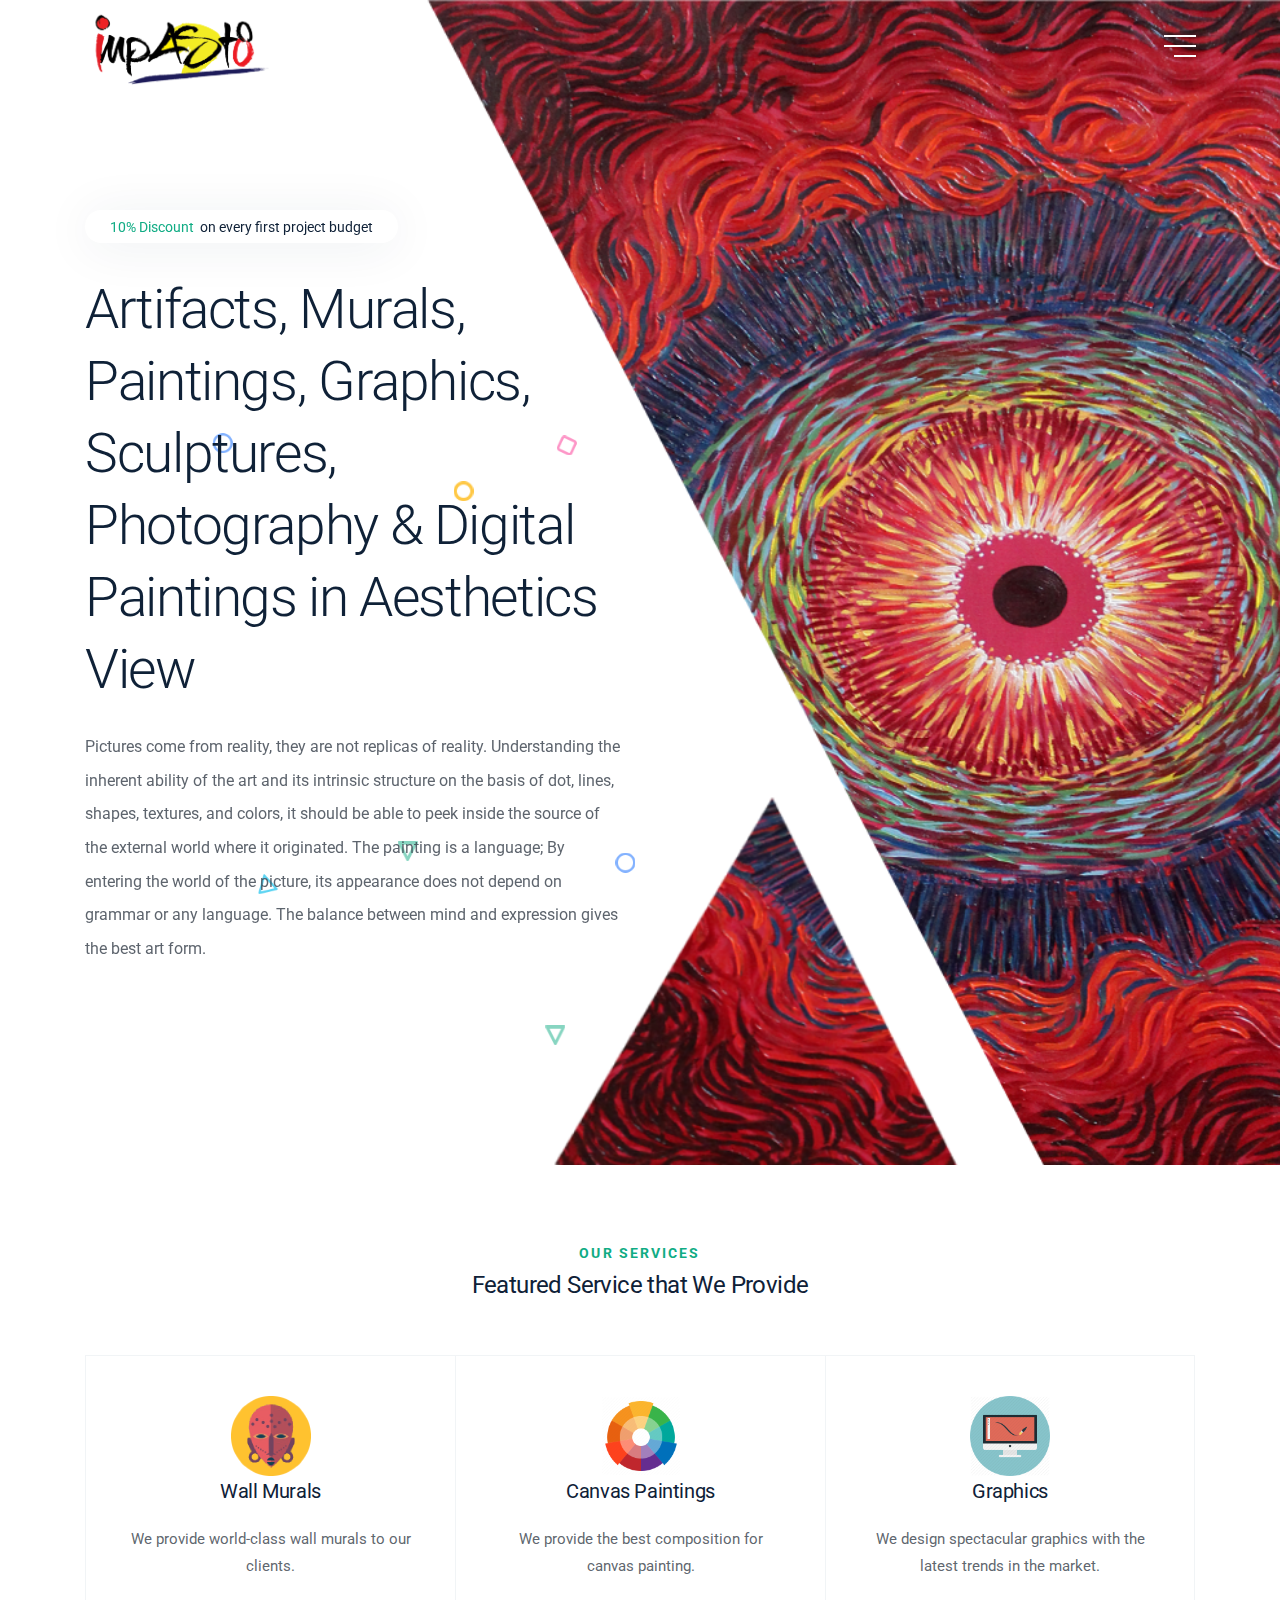
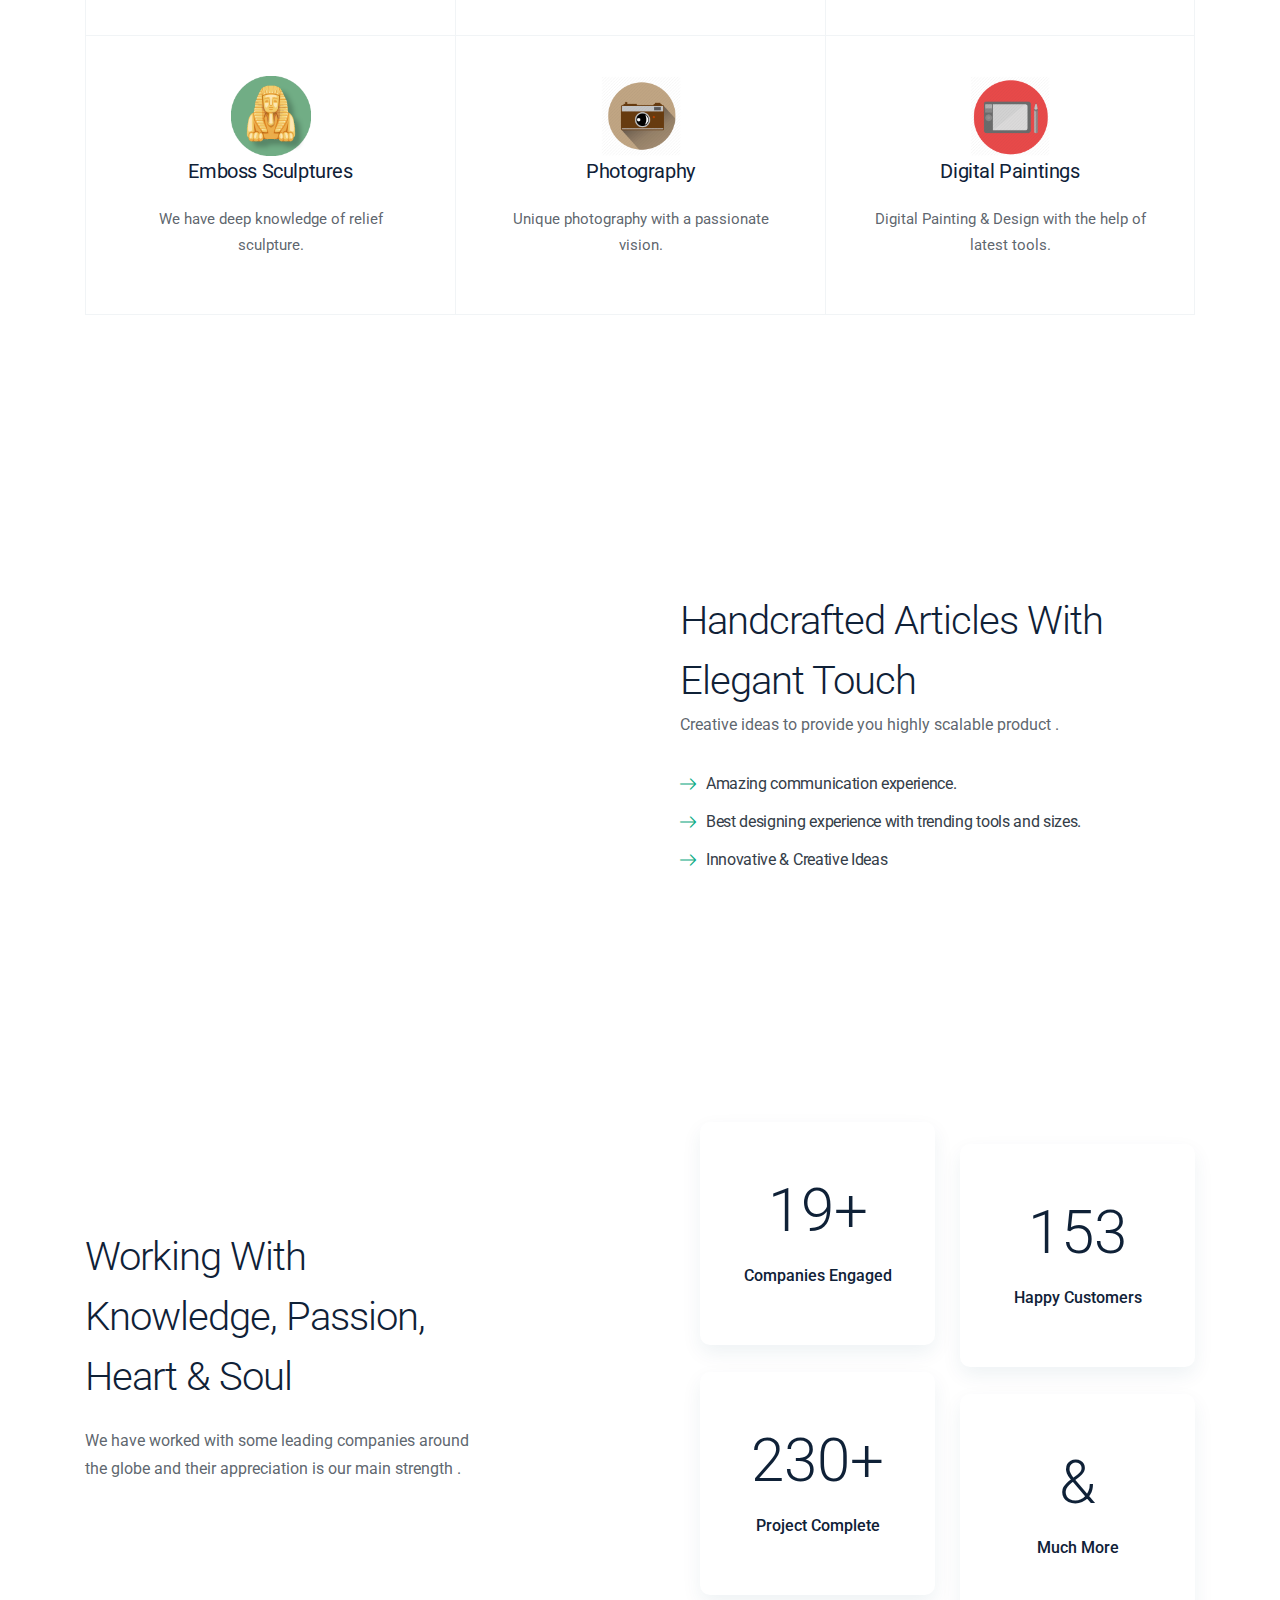
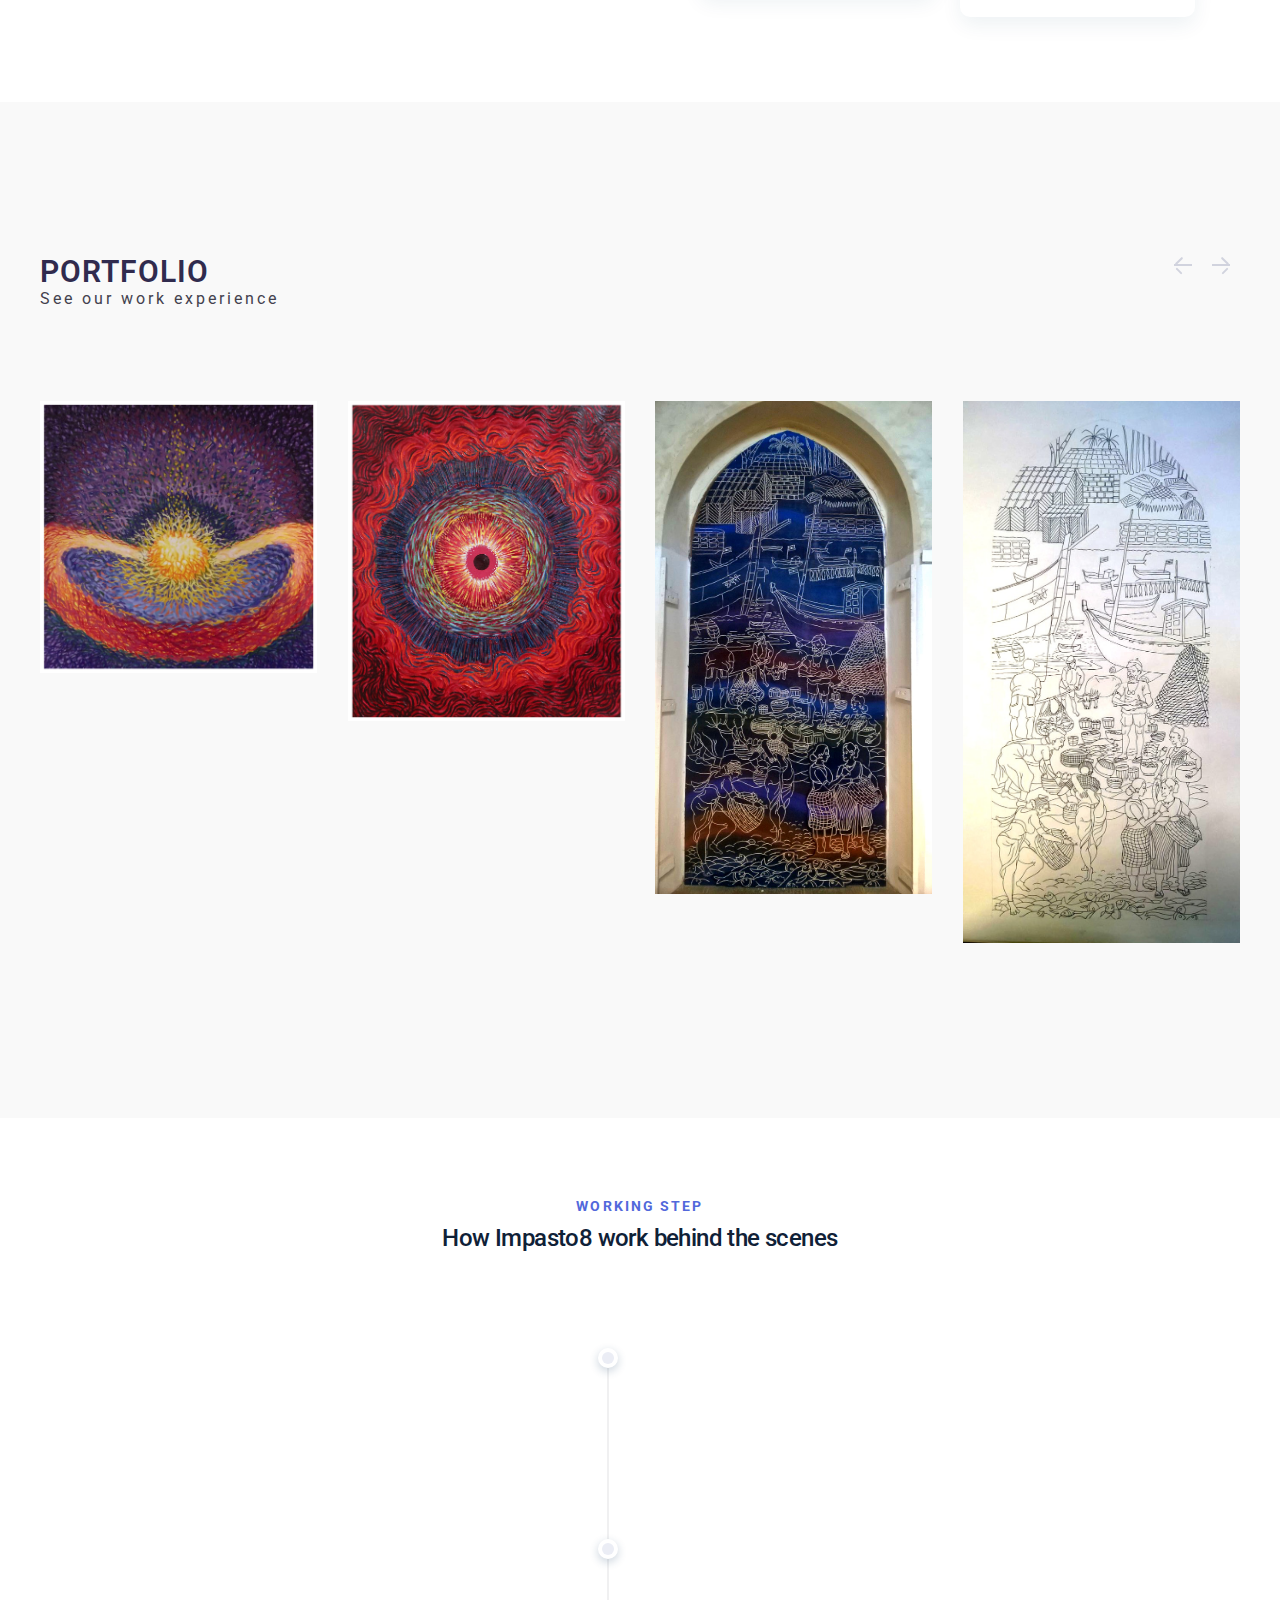
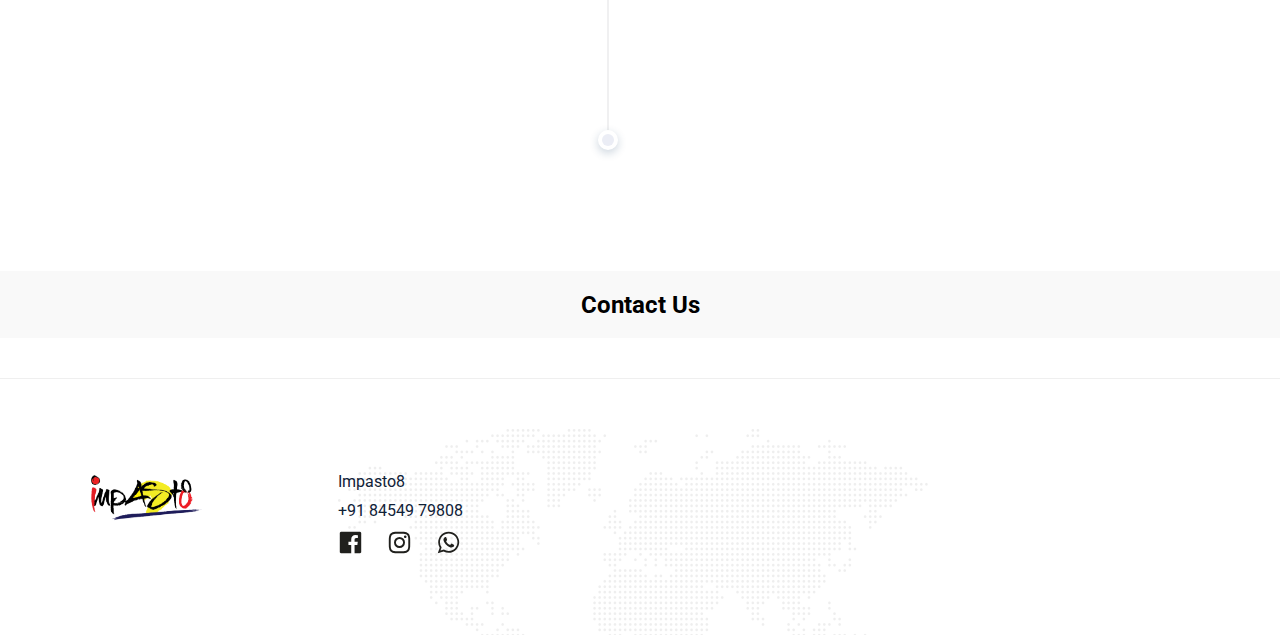
==== index.html @ 5aa90ed2 "first commit" ====
<!DOCTYPE html><html lang="en"><head><link rel="shortcut icon" type="image/x-icon" href="[data-uri]"/><meta charSet="utf-8" class="next-head"/><title class="next-head">Impasto8 | Artifacts, Oil Paintings, Sculptures, Photography to Aesthetics</title><meta name="theme-color" content="#10ac84" class="next-head"/><meta name="Description" content="React next landing page" class="next-head"/><meta name="viewport" content="width=device-width, initial-scale=1" class="next-head"/><link href="https://fonts.googleapis.com/css?family=Roboto:100,100i,300,300i,400,400i,500,500i,700,700i,900,900i" rel="stylesheet" class="next-head"/><link rel="preload" href="/_next/static/~0MJCPAdSEvyWHBbFEnXc/pages/index.js" as="script"/><link rel="preload" href="/_next/static/~0MJCPAdSEvyWHBbFEnXc/pages/_app.js" as="script"/><link rel="preload" href="/_next/static/runtime/webpack-838b392324e3598684b5.js" as="script"/><link rel="preload" href="/_next/static/chunks/commons.a83dc2f8a3f54c48d9f8.js" as="script"/><link rel="preload" href="/_next/static/chunks/styles.9bc3c32dfee2d965eb01.js" as="script"/><link rel="preload" href="/_next/static/runtime/main-138c741a8f8d5f907a7d.js" as="script"/><link rel="stylesheet" href="/_next/static/css/commons.7d6a04fc.chunk.css"/><link rel="stylesheet" href="/_next/static/css/styles.cb4fce69.chunk.css"/><style data-styled="aBSlq bZmLSr dfoNUL cXQXDQ kdaSVO fpEkbD hwHllv cvUctB hyAzjv iybpln kQgSmP zFQPo gKJYJv cfHfGm xlHRc kClTr jWLcZO kCuMGH hwXMzG kTKteP jSCqDy gneSMY fzopQN fKuCSG eGGRFC jPPLTe giNIZW inlslJ hHIyzr cygfKP bJBMRF dXfGtU bWzSk jhlcbG ePoNRH gHsyIl jJayvj geZxVO iELcpP feqTrj jVCnkW dKhLdV cjFkXE hoWBfZ eKaHpK eNQdpD lhDOnB hQkrge gZpNMF HeofO bXvYjb bDorO jnZjTw kgceFL iWpWfH NMxoO gJVLZn fVzGF thIdq bkdRKV krfqon ijIEqt Ptmsm duHjzP hTdpzO gNqXgT dxccKc kImDwT ikPTAE fKSfmK hWtTaV gjYiJh LxVJm hETFyy dvrXAX kTHKSN bGYZDp iwtBFk eagYGB" data-styled-version="4.2.0">
/* sc-component-id: sc-global-856885588 */
::selection{background:#333333;color:#ffffff;} html{box-sizing:border-box;-ms-overflow-style:scrollbar;} *,*::before,*::after{box-sizing:inherit;} *{-webkit-font-smoothing:antialiased;-moz-osx-font-smoothing:grayscale;} *:focus{outline:none;} html,html a,h1,h2,h3,h4,h5,h6,a,p,li,dl,th,dt,input,textarea,span,div{-webkit-font-smoothing:antialiased;-moz-osx-font-smoothing:grayscale;text-shadow:1px 1px 1px rgba(0,0,0,0.004);} body{margin:0;padding:0;overflow-x:hidden;-webkit-tap-highlight-color:transparent;} ul{margin:0;padding:0;} li{list-style-type:none;} a{-webkit-text-decoration:none;text-decoration:none;} a:hover{-webkit-text-decoration:none;text-decoration:none;} .reuseModalOverlay{z-index:99999 !important;} .reuseModalHolder{padding:0 !important;} .reuseModalHolder.demo_switcher_modal{border:0 !important;background-color:rgba(16,30,77,0.9) !important;} .reuseModalHolder.demo_switcher_modal .innerRndComponent{border-radius:8px !important;} button.modalCloseBtn{position:fixed !important;z-index:999991 !important;background-color:transparent !important;top:10px !important;right:10px !important;min-width:34px !important;min-height:34px !important;padding:0 !important;} button.modalCloseBtn span.btn-icon{font-size:22px !important;-webkit-transform:rotate(45deg) !important;-ms-transform:rotate(45deg) !important;transform:rotate(45deg) !important;} button.modalCloseBtn.alt{border-radius:50% !important;z-index:999999 !important;padding:0 !important;-webkit-transition:all 0.3s ease !important;transition:all 0.3s ease !important;top:25px !important;right:30px !important;min-width:40px !important;min-height:40px !important;} button.modalCloseBtn.alt span.btn-icon{font-size:20px !important;} button.modalCloseBtn.alt:hover{opacity:0.88 !important;}
/* sc-component-id: sc-global-3572814798 */
body{font-family:'Roboto',sans-serif;} h1,h2,h3,h4,h5,h6{font-family:'Roboto',sans-serif;} section{position:relative;} @media only screen and (max-width:480px){.drawer .drawer-content-wrapper{width:320px !important;}} .drawer .drawer-content-wrapper .reusecore-drawer__close{position:absolute;top:20px;right:30px;} .drawer .drawer-content-wrapper .reusecore-drawer__close > button{box-shadow:0px 8px 38px 0px rgba(16,172,132,0.5);-webkit-transition:all 0.3s ease;transition:all 0.3s ease;} .drawer .drawer-content-wrapper .reusecore-drawer__close > button svg{width:22px;height:22px;} .drawer .drawer-content-wrapper .reusecore-drawer__close > button:hover{opacity:0.9;} .drawer .drawer-content-wrapper .scrollspy__menu{padding:60px 71px;max-height:505px;overflow-x:auto;} @media only screen and (max-width:320px){.drawer .drawer-content-wrapper .scrollspy__menu{max-height:380px;}} .drawer .drawer-content-wrapper .scrollspy__menu li{margin:35px 0;} .drawer .drawer-content-wrapper .scrollspy__menu li:first-child{margin-top:0;} .drawer .drawer-content-wrapper .scrollspy__menu li:last-child{margin-bottom:0;} .drawer .drawer-content-wrapper .scrollspy__menu li a{display:block;color:#20201d;font-size:22px;font-weight:400;-webkit-transition:all 0.3s ease;transition:all 0.3s ease;} .drawer .drawer-content-wrapper .scrollspy__menu li a:hover{color:#10ac84;} .drawer .drawer-content-wrapper .scrollspy__menu li.is-current a{color:#10ac84;position:relative;} .drawer .drawer-content-wrapper .scrollspy__menu li.is-current a:before{content:'';display:block;width:8px;height:8px;border-radius:50%;background-color:#10ac84;position:absolute;top:calc(50% - 8px / 2);left:-20px;} .drawer .drawer-content-wrapper .copyright_section{width:100%;position:absolute;bottom:0;left:0;padding-left:71px;padding-bottom:56px;background-color:#ffffff;} button.modalCloseBtn{color:#ffffff !important;} button.modalCloseBtn.alt{background-color:#10ac84 !important;box-shadow:0 8px 38px rgba(16,172,132,0.5) !important;} .reuseModalHolder{border:0 !important;background-color:transparent !important;} .reuseModalHolder.search-modal,.reuseModalHolder.video-modal{background-color:rgba(255,255,255,0.96) !important;overflow-y:auto !important;} .reuseModalHolder.search-modal .innerRndComponent,.reuseModalHolder.video-modal .innerRndComponent{display:-webkit-box !important;display:-webkit-flex !important;display:-ms-flexbox !important;display:flex !important;-webkit-align-items:center !important;-webkit-box-align:center !important;-ms-flex-align:center !important;align-items:center !important;-webkit-box-pack:center !important;-webkit-justify-content:center !important;-ms-flex-pack:center !important;justify-content:center !important;} .reuseModalHolder.search-modal .innerRndComponent iframe,.reuseModalHolder.video-modal .innerRndComponent iframe{max-width:700px !important;max-height:380px !important;width:100% !important;height:100% !important;border-radius:5px !important;} .reuseModalHolder.demo_switcher_modal{border:0 !important;background-color:rgba(16,30,77,0.8) !important;} .reuseModalHolder.demo_switcher_modal .innerRndComponent{border-radius:8px !important;} .reuseModalHolder.video-modal{background-color:transparent !important;} .reuseModalHolder .innerRndComponent{padding-right:0 !important;} .reuseModalCloseBtn{cursor:pointer !important;}
/* sc-component-id: agencystyle__AgencyWrapper-sc-1hrnmm5-0 */
.aBSlq{overflow:hidden;} .aBSlq .reusecore__navbar{width:100%;position:fixed;left:0;top:0;-webkit-transition:all 0.3s ease;transition:all 0.3s ease;} .aBSlq .reusecore__navbar .reusecore__button{color:#ffffff;font-size:18px;} @media only screen and (max-width:480px){.aBSlq .reusecore__navbar .reusecore__button{color:#10ac84;}} .aBSlq .reusecore__navbar .hamburgMenu__bar{margin-left:8px;} .aBSlq .reusecore__navbar .hamburgMenu__bar > span{background-color:#ffffff;} @media only screen and (max-width:480px){.aBSlq .reusecore__navbar .hamburgMenu__bar > span{background-color:#10ac84;}} .aBSlq .sticky-nav-active .reusecore__navbar{background-color:#ffffff;box-shadow:0 0 20px rgba(0,0,0,0.4);padding:15px auto;} .aBSlq .sticky-nav-active .reusecore__navbar .reusecore__button{color:#10ac84;} .aBSlq .sticky-nav-active .reusecore__navbar .hamburgMenu__bar > span{background-color:#10ac84;}
/* sc-component-id: navbarstyle__NavbarStyle-i4x6b2-0 */
.bZmLSr{display:-webkit-box;display:-webkit-flex;display:-ms-flexbox;display:flex;-webkit-align-items:center;-webkit-box-align:center;-ms-flex-align:center;align-items:center;min-height:56px;padding:10px 16px;}
/* sc-component-id: sc-bdVaJa */
.dXfGtU{box-sizing:border-box;margin-top:0;margin-bottom:0;margin-right:0.4em;font-size:14px;color:#10AC84;}.bWzSk{box-sizing:border-box;margin-top:0;margin-bottom:0;font-size:14px;color:#0f2137;}.jhlcbG{box-sizing:border-box;margin-top:0;margin-bottom:0;font-size:16px;color:#343d48cc;line-height:2.1;}.ePoNRH{box-sizing:border-box;margin-top:0;margin-bottom:10px;font-size:14px;color:#10ac84;display:block;font-weight:700;text-align:center;-webkit-letter-spacing:0.15em;-moz-letter-spacing:0.15em;-ms-letter-spacing:0.15em;letter-spacing:0.15em;}.gHsyIl{box-sizing:border-box;margin-top:0;margin-bottom:1rem;font-size:15px;color:#343d48cc;line-height:1.75;}.jJayvj{box-sizing:border-box;margin-top:0;margin-bottom:33px;font-size:16px;color:#343d48cc;line-height:1.75;}.geZxVO{box-sizing:border-box;margin-top:0;margin-bottom:1rem;}.iELcpP{box-sizing:border-box;margin-top:0;margin-bottom:0;font-size:15px;color:#43414e;font-weight:400;line-height:1.5;} @media screen and (min-width:480px){.iELcpP{font-size:16px;}}.feqTrj{box-sizing:border-box;margin-top:0;margin-bottom:10px;font-size:14px;color:#5268db;display:block;font-weight:700;text-align:center;-webkit-letter-spacing:0.15em;-moz-letter-spacing:0.15em;-ms-letter-spacing:0.15em;letter-spacing:0.15em;}.jVCnkW{box-sizing:border-box;margin-top:0;margin-bottom:0;font-size:36px;color:#eaebec;display:block;font-weight:300;line-height:1;} @media screen and (min-width:480px){.jVCnkW{font-size:42px;}} @media screen and (min-width:768px){.jVCnkW{font-size:52px;}} @media screen and (min-width:990px){.jVCnkW{font-size:56px;}} @media screen and (min-width:1220px){.jVCnkW{font-size:72px;}}.dKhLdV{box-sizing:border-box;margin-top:0;margin-bottom:0;font-size:14px;color:#5d646d;line-height:2;} @media screen and (min-width:480px){.dKhLdV{font-size:15px;}} @media screen and (min-width:768px){.dKhLdV{font-size:15px;}} @media screen and (min-width:990px){.dKhLdV{font-size:15px;}} @media screen and (min-width:1220px){.dKhLdV{font-size:16px;}}.cjFkXE{box-sizing:border-box;margin-top:0;margin-bottom:10px;font-size:16px;color:#0f2137;}
/* sc-component-id: sc-bwzfXH */
.cXQXDQ{-webkit-text-decoration:none;text-decoration:none;box-sizing:border-box;margin:0;margin-right:1rem;display:inline-block;}
/* sc-component-id: sc-htpNat */
.kdaSVO{display:block;max-width:100%;height:auto;box-sizing:border-box;margin:0;width:200px;height:auto;}.fpEkbD{display:block;max-width:100%;height:auto;box-sizing:border-box;margin:0;}.hwHllv{display:block;max-width:100%;height:auto;box-sizing:border-box;margin:0;margin-bottom:25px;margin-left:auto;margin-right:auto;}.cvUctB{display:block;max-width:100%;height:auto;box-sizing:border-box;margin:0;margin-left:auto;margin-right:auto;}.hyAzjv{display:block;max-width:100%;height:auto;box-sizing:border-box;margin:0;margin-bottom:15px;width:128px;}
/* sc-component-id: hamburgMenustyle__HamburgMenuWrapper-csrsng-0 */
.iybpln{border:0;background:transparent;width:44px;height:30px;cursor:pointer;} .iybpln > span{display:block;width:100%;height:2px;margin:4px 0;float:right;background-color:#10ac84;-webkit-transition:all 0.3s ease;transition:all 0.3s ease;} .iybpln > span:first-child{margin-top:0;} .iybpln > span:last-child{width:calc(100% - 10px);margin-bottom:0;} .iybpln:focus,.iybpln:hover{outline:none;} .iybpln:focus > span:last-child,.iybpln:hover > span:last-child{width:100%;} .iybpln:focus > span:first-child{-webkit-transform:rotate(45deg);-ms-transform:rotate(45deg);transform:rotate(45deg);-webkit-transform-origin:8px 50%;-ms-transform-origin:8px 50%;transform-origin:8px 50%;} .iybpln:focus > span:nth-child(2){display:none;} .iybpln:focus > span:last-child{width:100%;-webkit-transform:rotate(-45deg);-ms-transform:rotate(-45deg);transform:rotate(-45deg);-webkit-transform-origin:9px 50%;-ms-transform-origin:9px 50%;transform-origin:9px 50%;}
/* sc-component-id: navbarstyle__Container-pory1x-0 */
.dfoNUL{margin-left:auto;margin-right:auto;padding-left:25px;padding-right:25px;display:-webkit-box;display:-webkit-flex;display:-ms-flexbox;display:flex;width:100%;-webkit-align-items:center;-webkit-box-align:center;-ms-flex-align:center;align-items:center;-webkit-box-pack:justify;-webkit-justify-content:space-between;-ms-flex-pack:justify;justify-content:space-between;} @media (min-width:320px){.dfoNUL{padding-left:25px;padding-right:23px;}} @media (min-width:768px){.dfoNUL{max-width:750px;}} @media (min-width:992px){.dfoNUL{max-width:970px;}} @media (min-width:1200px){.dfoNUL{max-width:1170px;}}
/* sc-component-id: sc-bxivhb */
.hQkrge{box-sizing:border-box;margin-top:0;margin-bottom:20px;font-size:26px;color:#0f2137;font-weight:300;line-height:1.31;-webkit-letter-spacing:-0.025em;-moz-letter-spacing:-0.025em;-ms-letter-spacing:-0.025em;letter-spacing:-0.025em;} @media screen and (min-width:480px){.hQkrge{margin-bottom:25px;}} @media screen and (min-width:480px){.hQkrge{font-size:34px;}} @media screen and (min-width:768px){.hQkrge{font-size:42px;}} @media screen and (min-width:990px){.hQkrge{font-size:55px;}}.gZpNMF{box-sizing:border-box;margin-top:0;margin-bottom:0;font-size:20px;color:#0f2137;font-weight:400;text-align:center;-webkit-letter-spacing:-0.025em;-moz-letter-spacing:-0.025em;-ms-letter-spacing:-0.025em;letter-spacing:-0.025em;} @media screen and (min-width:480px){.gZpNMF{font-size:24px;}}.HeofO{box-sizing:border-box;margin-top:0;margin-bottom:10px;font-size:18px;color:#0f2137;font-weight:400;line-height:1.5;-webkit-letter-spacing:-0.020em;-moz-letter-spacing:-0.020em;-ms-letter-spacing:-0.020em;letter-spacing:-0.020em;} @media screen and (min-width:480px){.HeofO{margin-bottom:10px;}} @media screen and (min-width:768px){.HeofO{margin-bottom:10px;}} @media screen and (min-width:990px){.HeofO{margin-bottom:20px;}} @media screen and (min-width:480px){.HeofO{font-size:20px;}}.bXvYjb{box-sizing:border-box;margin-top:0;margin-bottom:30px;font-size:26px;color:#0f2137;font-weight:300;line-height:1.5;-webkit-letter-spacing:-0.025em;-moz-letter-spacing:-0.025em;-ms-letter-spacing:-0.025em;letter-spacing:-0.025em;} @media screen and (min-width:480px){.bXvYjb{font-size:26px;}} @media screen and (min-width:768px){.bXvYjb{font-size:30px;}} @media screen and (min-width:990px){.bXvYjb{font-size:40px;}}.bDorO{box-sizing:border-box;margin-top:0;margin-bottom:8px;font-size:16px;color:#343d48;font-weight:400;line-height:1.5;-webkit-letter-spacing:-0.020em;-moz-letter-spacing:-0.020em;-ms-letter-spacing:-0.020em;letter-spacing:-0.020em;}.jnZjTw{box-sizing:border-box;margin-top:0;margin-bottom:20px;font-size:26px;color:#0f2137;font-weight:300;line-height:1.5;-webkit-letter-spacing:-0.025em;-moz-letter-spacing:-0.025em;-ms-letter-spacing:-0.025em;letter-spacing:-0.025em;} @media screen and (min-width:480px){.jnZjTw{font-size:26px;}} @media screen and (min-width:768px){.jnZjTw{font-size:30px;}} @media screen and (min-width:990px){.jnZjTw{font-size:40px;}}.kgceFL{box-sizing:border-box;margin-top:0;margin-bottom:15px;font-size:22px;color:#302b4e;font-weight:600;line-height:1.34;} @media screen and (min-width:480px){.kgceFL{margin-bottom:18px;}} @media screen and (min-width:768px){.kgceFL{margin-bottom:18px;}} @media screen and (min-width:990px){.kgceFL{margin-bottom:20px;}} @media screen and (min-width:1220px){.kgceFL{margin-bottom:20px;}} @media screen and (min-width:480px){.kgceFL{font-size:26px;}} @media screen and (min-width:768px){.kgceFL{font-size:26px;}} @media screen and (min-width:990px){.kgceFL{font-size:30px;}} @media screen and (min-width:1220px){.kgceFL{font-size:30px;}}.iWpWfH{box-sizing:border-box;margin-top:0;margin-bottom:0;font-size:20px;color:#0f2137;font-weight:500;text-align:center;-webkit-letter-spacing:-0.025em;-moz-letter-spacing:-0.025em;-ms-letter-spacing:-0.025em;letter-spacing:-0.025em;} @media screen and (min-width:480px){.iWpWfH{font-size:24px;}}.NMxoO{box-sizing:border-box;margin-top:0;margin-bottom:13px;font-size:16px;color:#0f2137;font-weight:500;-webkit-letter-spacing:-0.025em;-moz-letter-spacing:-0.025em;-ms-letter-spacing:-0.025em;letter-spacing:-0.025em;} @media screen and (min-width:480px){.NMxoO{font-size:17px;}} @media screen and (min-width:768px){.NMxoO{font-size:18px;}} @media screen and (min-width:990px){.NMxoO{font-size:18px;}} @media screen and (min-width:1220px){.NMxoO{font-size:20px;}}
/* sc-component-id: sc-ifAKCX */
.cfHfGm{box-sizing:border-box;margin-left:-15px;margin-right:-15px;display:-webkit-box;display:-webkit-flex;display:-ms-flexbox;display:flex;-webkit-flex-wrap:wrap;-ms-flex-wrap:wrap;flex-wrap:wrap;-webkit-align-items:center;-webkit-box-align:center;-ms-flex-align:center;align-items:center;}.xlHRc{box-sizing:border-box;padding-left:15px;padding-right:15px;width:100%;} @media screen and (min-width:480px){.xlHRc{width:70%;}} @media screen and (min-width:768px){.xlHRc{width:60%;}} @media screen and (min-width:990px){.xlHRc{width:50%;}}.kClTr{box-sizing:border-box;margin-bottom:40px;} @media screen and (min-width:480px){.kClTr{margin-bottom:56px;}}.jWLcZO{box-sizing:border-box;display:-webkit-box;display:-webkit-flex;display:-ms-flexbox;display:flex;-webkit-flex-wrap:wrap;-ms-flex-wrap:wrap;flex-wrap:wrap;}.kCuMGH{box-sizing:border-box;width:100%;border-bottom:1px solid #f1f4f6;border-left:1px solid #f1f4f6;} @media screen and (min-width:480px){.kCuMGH{width:50%;}} @media screen and (min-width:768px){.kCuMGH{width:50%;}} @media screen and (min-width:990px){.kCuMGH{width:33.33333333333333%;}}.hwXMzG{box-sizing:border-box;width:100%;} @media screen and (min-width:480px){.hwXMzG{width:100%;}} @media screen and (min-width:768px){.hwXMzG{width:50%;}}.kTKteP{box-sizing:border-box;}.jSCqDy{box-sizing:border-box;padding-left:40px;max-width:490px;}.gneSMY{box-sizing:border-box;margin-left:-15px;margin-right:-15px;display:-webkit-box;display:-webkit-flex;display:-ms-flexbox;display:flex;-webkit-flex-wrap:wrap;-ms-flex-wrap:wrap;flex-wrap:wrap;}.fzopQN{box-sizing:border-box;padding-left:15px;padding-right:15px;width:100%;-webkit-align-self:center;-ms-flex-item-align:center;align-self:center;display:-webkit-box;display:-webkit-flex;display:-ms-flexbox;display:flex;} @media screen and (min-width:480px){.fzopQN{width:100%;}} @media screen and (min-width:768px){.fzopQN{width:50%;}} @media screen and (min-width:990px){.fzopQN{width:50%;}}.fKuCSG{box-sizing:border-box;margin-bottom:90px;width:100%;} @media screen and (min-width:480px){.fKuCSG{width:100%;}} @media screen and (min-width:768px){.fKuCSG{width:60%;}} @media screen and (min-width:990px){.fKuCSG{width:50%;}} @media screen and (min-width:1220px){.fKuCSG{width:50%;}}.eGGRFC{box-sizing:border-box;padding-top:60px;padding-bottom:60px;} @media screen and (min-width:480px){.eGGRFC{padding-top:80px;}} @media screen and (min-width:768px){.eGGRFC{padding-top:80px;}} @media screen and (min-width:990px){.eGGRFC{padding-top:80px;}} @media screen and (min-width:480px){.eGGRFC{padding-bottom:80px;}} @media screen and (min-width:768px){.eGGRFC{padding-bottom:80px;}} @media screen and (min-width:990px){.eGGRFC{padding-bottom:80px;}}.jPPLTe{box-sizing:border-box;margin-bottom:56px;}.giNIZW{box-sizing:border-box;margin-bottom:30px;padding-left:15px;padding-right:15px;width:100%;} @media screen and (min-width:480px){.giNIZW{margin-bottom:40px;}} @media screen and (min-width:768px){.giNIZW{margin-bottom:40px;}} @media screen and (min-width:990px){.giNIZW{margin-bottom:0;}} @media screen and (min-width:1220px){.giNIZW{margin-bottom:0;}} @media screen and (min-width:480px){.giNIZW{width:100%;}} @media screen and (min-width:768px){.giNIZW{width:45%;}} @media screen and (min-width:990px){.giNIZW{width:50%;}} @media screen and (min-width:1220px){.giNIZW{width:45%;}}.inlslJ{box-sizing:border-box;margin-bottom:40px;padding-left:15px;padding-right:15px;width:100%;} @media screen and (min-width:480px){.inlslJ{margin-bottom:40px;}} @media screen and (min-width:768px){.inlslJ{margin-bottom:0;}} @media screen and (min-width:990px){.inlslJ{margin-bottom:0;}} @media screen and (min-width:1220px){.inlslJ{margin-bottom:0;}} @media screen and (min-width:480px){.inlslJ{width:100%;}} @media screen and (min-width:768px){.inlslJ{width:55%;}} @media screen and (min-width:990px){.inlslJ{width:50%;}} @media screen and (min-width:1220px){.inlslJ{width:55%;}}.hHIyzr{box-sizing:border-box;margin-left:-4px;margin-right:-4px;display:-webkit-box;display:-webkit-flex;display:-ms-flexbox;display:flex;-webkit-flex-wrap:wrap;-ms-flex-wrap:wrap;flex-wrap:wrap;}.cygfKP{box-sizing:border-box;margin-top:0;margin-bottom:30px;padding-left:15px;padding-right:15px;width:100%;} @media screen and (min-width:480px){.cygfKP{margin-top:13px;}} @media screen and (min-width:480px){.cygfKP{margin-bottom:0;}} @media screen and (min-width:480px){.cygfKP{padding-left:0;}} @media screen and (min-width:480px){.cygfKP{padding-right:15px;}} @media screen and (min-width:768px){.cygfKP{padding-right:0;}} @media screen and (min-width:480px){.cygfKP{width:30%;}} @media screen and (min-width:768px){.cygfKP{width:35%;}} @media screen and (min-width:990px){.cygfKP{width:23%;}}
/* sc-component-id: copyrightSectionstyle__CopyrightWrapper-tzntj9-0 */
.eagYGB ul{display:-webkit-box;display:-webkit-flex;display:-ms-flexbox;display:flex;-webkit-align-items:center;-webkit-box-align:center;-ms-flex-align:center;align-items:center;} .eagYGB ul li{margin:0 12px;} .eagYGB ul li:first-child{margin-left:0;} .eagYGB ul li:last-child{margin-right:0;} .eagYGB ul li a{color:#20201d;} .eagYGB ul:hover li a:not(:hover){opacity:0.4;} .eagYGB p{color:#20201d;font-size:16px;margin:30px 0 0;}
/* sc-component-id: featureBlockstyle__FeatureBlockWrapper-sc-1qembwt-0 */
.hoWBfZ.icon_left{display:-webkit-box;display:-webkit-flex;display:-ms-flexbox;display:flex;} .hoWBfZ.icon_left .icon__wrapper{-webkit-flex-shrink:0;-ms-flex-negative:0;flex-shrink:0;} .hoWBfZ.icon_right{display:-webkit-box;display:-webkit-flex;display:-ms-flexbox;display:flex;-webkit-flex-direction:row-reverse;-ms-flex-direction:row-reverse;flex-direction:row-reverse;} .hoWBfZ.icon_right .content__wrapper{text-align:right;} .hoWBfZ.icon_right .icon__wrapper{-webkit-flex-shrink:0;-ms-flex-negative:0;flex-shrink:0;}.eKaHpK{padding:30px;} .eKaHpK.icon_left{display:-webkit-box;display:-webkit-flex;display:-ms-flexbox;display:flex;} .eKaHpK.icon_left .icon__wrapper{-webkit-flex-shrink:0;-ms-flex-negative:0;flex-shrink:0;} .eKaHpK.icon_right{display:-webkit-box;display:-webkit-flex;display:-ms-flexbox;display:flex;-webkit-flex-direction:row-reverse;-ms-flex-direction:row-reverse;flex-direction:row-reverse;} .eKaHpK.icon_right .content__wrapper{text-align:right;} .eKaHpK.icon_right .icon__wrapper{-webkit-flex-shrink:0;-ms-flex-negative:0;flex-shrink:0;} @media screen and (min-width:480px){.eKaHpK{padding:20px;}} @media screen and (min-width:768px){.eKaHpK{padding:30px;}} @media screen and (min-width:990px){.eKaHpK{padding:40px;}}
/* sc-component-id: featureBlockstyle__ContentWrapper-sc-1qembwt-2 */
.lhDOnB{text-align:center;}
/* sc-component-id: style__ContainerWrapper-sc-14cnst2-0 */
.zFQPo{margin-left:auto;margin-right:auto;padding-left:30px;padding-right:30px;} @media (min-width:768px){.zFQPo{max-width:750px;width:100%;}} @media (min-width:992px){.zFQPo{max-width:970px;width:100%;}} @media (min-width:1220px){.zFQPo{max-width:1170px;width:100%;}} @media (max-width:768px){}.gKJYJv{margin-left:auto;margin-right:auto;padding-left:0;padding-right:0;} @media (min-width:768px){.gKJYJv{max-width:750px;width:100%;}} @media (min-width:992px){.gKJYJv{max-width:970px;width:100%;}} @media (min-width:1220px){.gKJYJv{max-width:1200px;width:100%;}} @media (max-width:768px){.gKJYJv{padding-left:30px;padding-right:30px;}}
/* sc-component-id: bannerSectionstyle__BannerWrapper-sc-1cq0dde-0 */
.kQgSmP{padding-top:210px;padding-bottom:160px;background-image:url(/_next/static/images/mod1-80bd345e486592c1624754fb58ab3f0f.png);background-size:cover;background-position:center;background-repeat:no-repeat;overflow:hidden;} @media only screen and (min-width:1367px){.kQgSmP{min-height:100vh;}} @media (max-width:990px){.kQgSmP{padding-top:150px;padding-bottom:100px;}} @media only screen and (max-width:480px){.kQgSmP{background:none;padding-top:130px;padding-bottom:60px;}} .kQgSmP .particle{position:absolute;width:50%;height:100%;top:0;left:0;overflow:hidden;} @media (max-width:990px){.kQgSmP .particle{display:none;}} @media only screen and (max-width:480px){.kQgSmP .particle{width:100%;}} .kQgSmP .row{position:relative;z-index:1;} .kQgSmP .button__wrapper{margin-top:40px;} .kQgSmP .button__wrapper .reusecore__button:first-child{-webkit-transition:all 0.3s ease;transition:all 0.3s ease;} .kQgSmP .button__wrapper .reusecore__button:first-child:hover{box-shadow:0px 9px 20px -5px rgba(16,172,132,0.57);}
/* sc-component-id: bannerSectionstyle__DiscountLabel-sc-1cq0dde-1 */
.bJBMRF{display:inline-block;border-radius:4em;padding:7px 25px;box-shadow:0px 4px 50px 0px rgba(22,53,76,0.08);margin-bottom:30px;background-color:#ffffff;} @media (max-width:767px){.bJBMRF{padding:7px 10px;}}
/* sc-component-id: featureSectionstyle__FeatureSectionWrapper-sc-1jx8p8t-0 */
.fVzGF{padding:80px 0;overflow:hidden;} @media (max-width:990px){.fVzGF{padding:60px 0 30px 0;}} @media (max-width:767px){.fVzGF{padding:40px 0 30px 0;}} .fVzGF .feature__block{position:relative;height:100%;-webkit-transition:box-shadow 0.3s ease;transition:box-shadow 0.3s ease;} .fVzGF .feature__block .icon__wrapper{position:relative;background:linear-gradient( -60deg,rgba(241,39,17,0.7),rgba(245,175,25,0.7) );} .fVzGF .feature__block .icon__wrapper .flaticon-flask:before{margin-left:8px;} .fVzGF .feature__block .icon__wrapper:before,.fVzGF .feature__block .icon__wrapper:after{content:'';width:28px;height:100%;position:absolute;} .fVzGF .feature__block .icon__wrapper:before{-webkit-transform:rotate(45deg);-ms-transform:rotate(45deg);transform:rotate(45deg);background-color:rgba(255,255,255,0.15);} .fVzGF .feature__block .icon__wrapper:after{-webkit-transform:rotate(-45deg);-ms-transform:rotate(-45deg);transform:rotate(-45deg);background-color:rgba(0,0,0,0.05);} .fVzGF .feature__block:hover{box-shadow:0 40px 90px -30px rgba(39,79,117,0.2);} .fVzGF .row > .col:nth-child(-n + 3){border-top:1px solid #f1f4f6;} .fVzGF .row > .col:nth-child(3n + 3),.fVzGF .row > .col:last-child{border-right:1px solid #f1f4f6;} @media only screen and (max-width:991px){.fVzGF .row > .col:nth-child(-n + 3){border-top:0;}.fVzGF .row > .col:nth-child(3n + 3){border-right:0;}.fVzGF .row > .col:nth-child(-n + 2){border-top:1px solid #f1f4f6;}.fVzGF .row > .col:nth-child(2n + 2){border-right:1px solid #f1f4f6;}} @media only screen and (max-width:480px){.fVzGF .row > .col:nth-child(-n + 2){border-top:0;}.fVzGF .row > .col:nth-child(2n + 2){border-right:0;}.fVzGF .row > .col:nth-child(-n + 1){border-top:1px solid #f1f4f6;}.fVzGF .row > .col:nth-child(1n + 1){border-right:1px solid #f1f4f6;}} .fVzGF .row > .col:nth-child(2) .feature__block .icon__wrapper{background:linear-gradient( -60deg,rgba(50,207,167,0.75),rgba(150,201,61,0.75) );} .fVzGF .row > .col:nth-child(3) .feature__block .icon__wrapper{background:linear-gradient( -60deg,rgba(236,0,140,0.75),rgba(255,103,103,0.75) );} .fVzGF .row > .col:nth-child(4) .feature__block .icon__wrapper{background:linear-gradient( -60deg,rgba(47,128,237,0.75),rgba(86,204,242,0.75) );} .fVzGF .row > .col:nth-child(5) .feature__block .icon__wrapper{background:linear-gradient( -60deg,rgba(110,72,170,0.75),rgba(192,91,210,0.75) );} .fVzGF .row > .col:last-child .feature__block .icon__wrapper{background:linear-gradient( -60deg,rgba(0,57,115,0.75),rgba(299,299,199,0.75) );}
/* sc-component-id: sc-EHOje */
.bkdRKV{box-sizing:border-box;box-shadow:0px 20px 35px rgba(0,0,0,0.05);}.krfqon{box-sizing:border-box;padding:20px 20px;border-radius:10px;border-radius:10px;border-radius:10px;box-shadow:0px 8px 20px 0px rgba(16,66,97,0.07);} @media screen and (min-width:480px){.krfqon{padding:30px 20px;}} @media screen and (min-width:768px){.krfqon{padding:30px 20px;}} @media screen and (min-width:990px){.krfqon{padding:53px 40px;}}
/* sc-component-id: aboutUsSectionstyle__AboutUsSectionWrapper-y7yog9-0 */
.thIdq{padding:80px 0 50px;overflow:hidden;} @media (max-width:990px){.thIdq{padding:60px 0 40px 0;}} .thIdq .col{-webkit-align-self:center;-ms-flex-item-align:center;align-self:center;} .thIdq .group-gallery{box-shadow:none;display:-webkit-box;display:-webkit-flex;display:-ms-flexbox;display:flex;-webkit-flex-wrap:wrap;-ms-flex-wrap:wrap;flex-wrap:wrap;} .thIdq .group-gallery .col1{width:calc(40% - 30px);margin-right:20px;} .thIdq .group-gallery .col2{width:calc(60% - 30px);-webkit-align-self:center;-ms-flex-item-align:center;align-self:center;margin-right:30px;} .thIdq .group-gallery img{max-width:100%;height:auto;margin-bottom:20px;object-fit:contain;box-shadow:0px 0px 250px 0px rgba(39,79,117,0.1);} .thIdq .feature__block{-webkit-align-items:center;-webkit-box-align:center;-ms-flex-align:center;align-items:center;margin-bottom:14px;} .thIdq .feature__block .icon__wrapper{color:#10ac84;margin-right:10px;} .thIdq .feature__block .content__wrapper h2{margin-bottom:0;} .thIdq .reusecore__button{margin-top:36px;-webkit-transition:all 0.3s ease;transition:all 0.3s ease;} .thIdq .reusecore__button:hover{box-shadow:0px 9px 20px -5px rgba(16,172,132,0.57);}
/* sc-component-id: workHistorystyle__WorkHistoryWrapper-sc-1uh6mjc-0 */
.Ptmsm{padding:70px 0 80px;overflow:hidden;} @media (max-width:990px){.Ptmsm{padding:50px 0 60px 0;}} .Ptmsm .feature__block{padding-right:132px;} @media only screen and (max-width:1200px){.Ptmsm .feature__block{padding-right:32px;}} @media only screen and (max-width:991px){.Ptmsm .feature__block{padding-right:0;margin-bottom:0;}} @media only screen and (max-width:767px){.Ptmsm .feature__block{padding-right:0;margin-bottom:40px;}} .Ptmsm .feature__block .reusecore__button{-webkit-transition:all 0.3s ease;transition:all 0.3s ease;} .Ptmsm .feature__block .reusecore__button:hover{box-shadow:0px 9px 20px -5px rgba(16,172,132,0.57);}
/* sc-component-id: workHistorystyle__CounterUpArea-sc-1uh6mjc-1 */
.duHjzP{display:-webkit-box;display:-webkit-flex;display:-ms-flexbox;display:flex;-webkit-flex-wrap:wrap;-ms-flex-wrap:wrap;flex-wrap:wrap;padding-left:20px;} @media only screen and (max-width:1200px){.duHjzP{padding-left:0;}} @media only screen and (max-width:991px){.duHjzP{padding-right:0;margin-left:-25px;}} @media only screen and (max-width:480px){.duHjzP{margin-left:0;}} .duHjzP .card{width:calc(50% - 25px);margin-left:25px;margin-bottom:27px;display:-webkit-box;display:-webkit-flex;display:-ms-flexbox;display:flex;-webkit-flex-direction:column;-ms-flex-direction:column;flex-direction:column;-webkit-box-pack:center;-webkit-justify-content:center;-ms-flex-pack:center;justify-content:center;-webkit-align-items:center;-webkit-box-align:center;-ms-flex-align:center;align-items:center;-webkit-transition:box-shadow 0.3s ease-in-out;transition:box-shadow 0.3s ease-in-out;} @media (max-width:767px){.duHjzP .card{width:calc(50% - 13px);}.duHjzP .card:nth-child(2n + 1){margin-left:0;}} .duHjzP .card:hover{box-shadow:0px 16px 35px 0px rgba(16,66,97,0.1);} .duHjzP .card h3{font-size:60px;font-weight:300;margin:0 0 20px;color:#0f2137;} @media (max-width:990px){.duHjzP .card h3{font-size:40px;}} @media (max-width:767px){.duHjzP .card h3{margin-bottom:10px;}} .duHjzP .card p{color:#0f2137;font-size:16px;font-weight:500;margin-bottom:7px;} @media (max-width:990px){.duHjzP .card p{font-size:14px;text-align:center;}} .duHjzP .card a{color:#2b9eff;font-weight:500;font-size:15px;-webkit-text-decoration:underline;text-decoration:underline;margin-top:7px;} @media (max-width:1190px){.duHjzP .card a{font-size:14px;text-align:center;}} .duHjzP .card:nth-child(even){position:relative;top:22px;}
/* sc-component-id: glidestyle__ButtonWrapper-ucht3k-2 */
.ikPTAE{display:inline-block;}
/* sc-component-id: footerstyle__FooterWrapper-sc-1hgjql1-0 */
.iwtBFk{padding:80px 0;margin-top:40px;background-image:url(/_next/static/images/footer-bg-6c398a2ed748b326cdce58b311f7b91b.png);background-repeat:no-repeat;background-position:center 50px;border-top:1px solid #efefef;overflow:hidden;} @media (max-width:990px){.iwtBFk{padding-bottom:30px;}} @media (max-width:767px){.iwtBFk{padding-bottom:10px;}}
/* sc-component-id: portfoliostyle__PrevButton-sc-160zim2-1 */
.fKSfmK{position:relative;padding:18px 10px;cursor:pointer;} .fKSfmK:hover span{background:#3444f1;} @media (min-width:991px){.fKSfmK:hover span{width:100px;}} .fKSfmK span{width:18px;height:2px;background:#d1d3de;display:block;position:relative;-webkit-transition:0.3s cubic-bezier(0.445,0.05,0.55,0.95);transition:0.3s cubic-bezier(0.445,0.05,0.55,0.95);} .fKSfmK span:before,.fKSfmK span:after{content:'';display:block;height:2px;border-radius:2px;background:inherit;position:absolute;} .fKSfmK span:before{-webkit-transform:rotate(-45deg);-ms-transform:rotate(-45deg);transform:rotate(-45deg);top:-4px;left:0;width:10px;} .fKSfmK span:after{-webkit-transform:rotate(45deg);-ms-transform:rotate(45deg);transform:rotate(45deg);width:8px;bottom:-6px;left:1px;}
/* sc-component-id: portfoliostyle__NextButton-sc-160zim2-2 */
.hWtTaV{position:relative;padding:18px 10px;cursor:pointer;} .hWtTaV:hover span{background:#3444f1;} @media (min-width:991px){.hWtTaV:hover span{width:100px;}} .hWtTaV span{width:18px;height:2px;background:#d1d3de;display:block;position:relative;-webkit-transition:0.3s cubic-bezier(0.445,0.05,0.55,0.95);transition:0.3s cubic-bezier(0.445,0.05,0.55,0.95);} .hWtTaV span:before,.hWtTaV span:after{content:'';display:block;height:2px;border-radius:2px;background:inherit;position:absolute;} .hWtTaV span:before{-webkit-transform:rotate(45deg);-ms-transform:rotate(45deg);transform:rotate(45deg);top:-4px;right:0;width:10px;} .hWtTaV span:after{-webkit-transform:rotate(-45deg);-ms-transform:rotate(-45deg);transform:rotate(-45deg);width:8px;bottom:-6px;right:1px;}
/* sc-component-id: awardsstyle__AwardSectionWrapper-sc-65za84-0 */
.hTdpzO{padding:150px 0;background-color:#f9f9f9;} @media (max-width:1200px){.hTdpzO{padding:110px 0;}} @media (max-width:990px){.hTdpzO{padding:100px 0;}} @media (max-width:767px){.hTdpzO{padding:80px 0;}} @media (max-width:575px){.hTdpzO{padding:60px 0;}} .hTdpzO .glide__controls{position:absolute;top:-155px;right:0;} @media (max-width:767px){.hTdpzO .glide__controls{top:-60px;left:0;right:auto;}} @media (max-width:575px){.hTdpzO .glide__controls{left:50%;-webkit-transform:translateX(-50%);-ms-transform:translateX(-50%);transform:translateX(-50%);}}
/* sc-component-id: timelinestyle__TimelineDot-sc-1yqj703-1 */
.bGYZDp{width:20px;height:20px;border-radius:50%;position:absolute;top:50%;left:0;box-shadow:0px 3px 8.46px 0.54px rgba(23,65,104,0.2);z-index:1;background:#fff;-webkit-transform:translateY(-50%);-ms-transform:translateY(-50%);transform:translateY(-50%);} .bGYZDp:after{content:'';position:absolute;width:12px;height:12px;border-radius:50%;top:50%;left:50%;-webkit-transform:translate(-50%,-50%);-ms-transform:translate(-50%,-50%);transform:translate(-50%,-50%);background:#ebedf5;-webkit-transition:0.25s ease-in-out;transition:0.25s ease-in-out;} @media (max-width:480px){.bGYZDp{width:16px;height:16px;}.bGYZDp:after{width:10px;height:10px;}}
/* sc-component-id: timelinestyle__TimelineItem-sc-1yqj703-2 */
.LxVJm{position:relative;display:-webkit-box;display:-webkit-flex;display:-ms-flexbox;display:flex;-webkit-align-items:center;-webkit-box-align:center;-ms-flex-align:center;align-items:center;margin-bottom:90px;padding-left:50px;} .LxVJm:first-child:before{display:none;} .LxVJm:last-child{margin-bottom:0;} .LxVJm:last-child:after{display:none;} .LxVJm:hover .timelinestyle__TimelineDot-sc-1yqj703-1:after{background:#5268db;} .LxVJm:after,.LxVJm:before{content:'';position:absolute;height:calc(50% + 45px);width:2px;background:#f0f0f1;left:9px;} @media (max-width:480px){.LxVJm:after,.LxVJm:before{left:7px;}} .LxVJm:before{bottom:50%;} .LxVJm:after{top:50%;} @media (max-width:990px){.LxVJm{margin-bottom:60px;}} @media (max-width:480px){.LxVJm{padding-left:30px;}}
/* sc-component-id: timelinestyle__TimelineContent-sc-1yqj703-4 */
.kTHKSN{margin-left:30px;} @media (max-width:480px){.kTHKSN{margin-left:20px;}}
/* sc-component-id: timelinestyle__Hidden-sc-1yqj703-5 */
.dvrXAX{overflow:hidden;}</style></head><body><div id="__next"><div class="agencystyle__AgencyWrapper-sc-1hrnmm5-0 aBSlq"><div class="sticky-outer-wrapper"><div class="sticky-inner-wrapper" style="position:relative;top:0px;z-index:9999"><nav class="reusecore__navbar navbarstyle__NavbarStyle-i4x6b2-0 bZmLSr"><div class="navbarstyle__Container-pory1x-0 dfoNUL"><a href="#" display="inline-block" class="sc-bwzfXH cXQXDQ"><img src="/_next/static/images/logo-a45706baede80bd57e07848f49cdbd74.png" alt="Agency" width="200px" height="auto" class="sc-htpNat kdaSVO"/></a><div style="display:flex;align-items:center"><div class="reusecore-drawer__handler" style="display:inline-block"><button class="hamburgMenu__bar hamburgMenustyle__HamburgMenuWrapper-csrsng-0 iybpln" aria-label="hamburgMenu"><span></span><span></span><span></span></button></div></div></div></nav></div></div><section class="bannerSectionstyle__BannerWrapper-sc-1cq0dde-0 kQgSmP"><div class="particle"><canvas style="width:100%;height:100%"></canvas></div><div class="container style__ContainerWrapper-sc-14cnst2-0 zFQPo"><div class="row sc-ifAKCX cfHfGm"><div class="col sc-ifAKCX xlHRc" width="100%,70%,60%,50%"><div class="bannerSectionstyle__DiscountLabel-sc-1cq0dde-1 bJBMRF"><span font-size="14px" color="#10AC84" class="sc-bdVaJa dXfGtU">10% Discount</span><span font-size="14px" color="#0f2137" class="sc-bdVaJa bWzSk">on every first project budget</span></div><div class="feature__block icon_top featureBlockstyle__FeatureBlockWrapper-sc-1qembwt-0 hoWBfZ"><div class="content__wrapper featureBlockstyle__ContentWrapper-sc-1qembwt-2 eNQdpD"><h2 font-size="26px,34px,42px,55px" font-weight="300" color="#0f2137" letter-spacing="-0.025em" class="sc-bxivhb hQkrge">Artifacts, Murals, Paintings, Graphics, Sculptures, Photography &amp; Digital Paintings in Aesthetics View</h2><p font-size="16px" color="#343d48cc" class="sc-bdVaJa jhlcbG">Pictures come from reality, they are not replicas of reality.  Understanding the inherent ability of the art and its intrinsic structure on the basis of dot, lines, shapes, textures, and colors, it should be able to peek inside the source of the external world where it originated. The painting is a language;  By entering the world of the picture, its appearance does not depend on grammar or any language.  The balance between mind and expression gives the best art form.</p><div class="button__wrapper featureBlockstyle__ButtonWrapper-sc-1qembwt-3 gJVLZn"></div></div></div></div></div></div></section><section id="featureSection" class="featureSectionstyle__FeatureSectionWrapper-sc-1jx8p8t-0 fVzGF"><div class="container style__ContainerWrapper-sc-14cnst2-0 zFQPo"><div class="sc-ifAKCX kClTr"><span display="block" font-size="14px" letter-spacing="0.15em" font-weight="700" color="#10ac84" class="sc-bdVaJa ePoNRH">OUR SERVICES</span><h2 font-size="20px,24px" font-weight="400" color="#0f2137" letter-spacing="-0.025em" class="sc-bxivhb gZpNMF">Featured Service that We Provide</h2></div><div class="row sc-ifAKCX jWLcZO"><div class="col sc-ifAKCX kCuMGH" width="1,0.5,0.5,0.3333333333333333"><div class="feature__block icon_top featureBlockstyle__FeatureBlockWrapper-sc-1qembwt-0 eKaHpK"><img src="[data-uri]" style="height:80px;width:80px;display:flex;margin:0 auto"/><div class="content__wrapper featureBlockstyle__ContentWrapper-sc-1qembwt-2 lhDOnB"><h2 font-size="18px,20px" font-weight="400" color="#0f2137" letter-spacing="-0.020em" class="sc-bxivhb HeofO">Wall Murals</h2><p font-size="15px" color="#343d48cc" class="sc-bdVaJa gHsyIl">We provide world-class wall murals to our clients.</p></div></div></div><div class="col sc-ifAKCX kCuMGH" width="1,0.5,0.5,0.3333333333333333"><div class="feature__block icon_top featureBlockstyle__FeatureBlockWrapper-sc-1qembwt-0 eKaHpK"><img src="/_next/static/images/canvas-paint-df146a1492a8e9cd15bc70435256682b.png" style="height:80px;width:80px;display:flex;margin:0 auto"/><div class="content__wrapper featureBlockstyle__ContentWrapper-sc-1qembwt-2 lhDOnB"><h2 font-size="18px,20px" font-weight="400" color="#0f2137" letter-spacing="-0.020em" class="sc-bxivhb HeofO">Canvas Paintings</h2><p font-size="15px" color="#343d48cc" class="sc-bdVaJa gHsyIl">We provide the best composition for canvas painting.</p></div></div></div><div class="col sc-ifAKCX kCuMGH" width="1,0.5,0.5,0.3333333333333333"><div class="feature__block icon_top featureBlockstyle__FeatureBlockWrapper-sc-1qembwt-0 eKaHpK"><img src="/_next/static/images/graphics-c743547e4406a06d8643e0ee2b008926.png" style="height:80px;width:80px;display:flex;margin:0 auto"/><div class="content__wrapper featureBlockstyle__ContentWrapper-sc-1qembwt-2 lhDOnB"><h2 font-size="18px,20px" font-weight="400" color="#0f2137" letter-spacing="-0.020em" class="sc-bxivhb HeofO">Graphics</h2><p font-size="15px" color="#343d48cc" class="sc-bdVaJa gHsyIl">We design spectacular graphics with the latest trends in the market.</p></div></div></div><div class="col sc-ifAKCX kCuMGH" width="1,0.5,0.5,0.3333333333333333"><div class="feature__block icon_top featureBlockstyle__FeatureBlockWrapper-sc-1qembwt-0 eKaHpK"><img src="/_next/static/images/emboss-b150da2ae5468781d61f0a2d1021046f.png" style="height:80px;width:80px;display:flex;margin:0 auto"/><div class="content__wrapper featureBlockstyle__ContentWrapper-sc-1qembwt-2 lhDOnB"><h2 font-size="18px,20px" font-weight="400" color="#0f2137" letter-spacing="-0.020em" class="sc-bxivhb HeofO">Emboss Sculptures</h2><p font-size="15px" color="#343d48cc" class="sc-bdVaJa gHsyIl">We have deep knowledge of relief sculpture.</p></div></div></div><div class="col sc-ifAKCX kCuMGH" width="1,0.5,0.5,0.3333333333333333"><div class="feature__block icon_top featureBlockstyle__FeatureBlockWrapper-sc-1qembwt-0 eKaHpK"><img src="/_next/static/images/camera-2441ee38aab6033833877f2e224b92f2.png" style="height:80px;width:80px;display:flex;margin:0 auto"/><div class="content__wrapper featureBlockstyle__ContentWrapper-sc-1qembwt-2 lhDOnB"><h2 font-size="18px,20px" font-weight="400" color="#0f2137" letter-spacing="-0.020em" class="sc-bxivhb HeofO">Photography</h2><p font-size="15px" color="#343d48cc" class="sc-bdVaJa gHsyIl">Unique photography with a passionate vision.</p></div></div></div><div class="col sc-ifAKCX kCuMGH" width="1,0.5,0.5,0.3333333333333333"><div class="feature__block icon_top featureBlockstyle__FeatureBlockWrapper-sc-1qembwt-0 eKaHpK"><img src="/_next/static/images/digital-icon-f040a879daa4a3eaf5287e3e4cb5f156.png" style="height:80px;width:80px;display:flex;margin:0 auto"/><div class="content__wrapper featureBlockstyle__ContentWrapper-sc-1qembwt-2 lhDOnB"><h2 font-size="18px,20px" font-weight="400" color="#0f2137" letter-spacing="-0.020em" class="sc-bxivhb HeofO">Digital Paintings</h2><p font-size="15px" color="#343d48cc" class="sc-bdVaJa gHsyIl">Digital Painting &amp; Design with the help of latest tools.</p></div></div></div></div></div></section><section id="AboutUsSection" class="aboutUsSectionstyle__AboutUsSectionWrapper-y7yog9-0 thIdq"><div class="row sc-ifAKCX jWLcZO"><div class="col sc-ifAKCX hwXMzG" width="1,100%,50%"><div class="group-gallery sc-EHOje bkdRKV"><div class="col1 sc-ifAKCX kTKteP"><div class="react-reveal"><img src="/_next/static/images/2-42fbfe2b2aa13581365352418b8ad10c.png" alt="Feature Image" style="border-radius:0px 10px 10px 0px;box-shadow:2px 2px 15px 0px rgba(65, 83, 94, 0.53)" class="sc-htpNat fpEkbD"/></div><div class="react-reveal"><img src="/_next/static/images/3-3cdff8c9f8434216cd1e1fa7e9b08d46.png" alt="Feature Image" style="border-radius:0px 10px 10px 0px;box-shadow:2px 2px 15px 0px rgba(65, 83, 94, 0.53)" class="sc-htpNat fpEkbD"/></div></div><div class="col2 sc-ifAKCX kTKteP" style="margin-top:-50px"><div class="react-reveal"><img src="/_next/static/images/5-4508d8100acfc76862770e252c40ffac.png" alt="Feature Image" style="border-radius:10px;box-shadow:2px 2px 15px 0px rgba(65, 83, 94, 0.53)" class="sc-htpNat fpEkbD"/></div></div></div></div><div class="col sc-ifAKCX hwXMzG" width="1,100%,50%"><div class="sc-ifAKCX jSCqDy"><div class="feature__block icon_top featureBlockstyle__FeatureBlockWrapper-sc-1qembwt-0 hoWBfZ"><div class="content__wrapper featureBlockstyle__ContentWrapper-sc-1qembwt-2 eNQdpD"><h2 font-size="26px,26px,30px,40px" font-weight="300" color="#0f2137" letter-spacing="-0.025em" class="sc-bxivhb bXvYjb">Handcrafted Articles With Elegant Touch</h2><p font-size="16px" color="#343d48cc" class="sc-bdVaJa jJayvj">Creative ideas to provide you highly scalable product . </p></div></div></div><div class="sc-ifAKCX jSCqDy"><div class="feature__block icon_left featureBlockstyle__FeatureBlockWrapper-sc-1qembwt-0 hoWBfZ"><div class="icon__wrapper featureBlockstyle__IconWrapper-sc-1qembwt-1 ijIEqt"><i class="flaticon-next"></i></div><div class="content__wrapper featureBlockstyle__ContentWrapper-sc-1qembwt-2 eNQdpD"><h2 font-size="16px" font-weight="400" color="#343d48" letter-spacing="-0.020em" class="sc-bxivhb bDorO">Amazing communication experience.</h2></div></div><div class="feature__block icon_left featureBlockstyle__FeatureBlockWrapper-sc-1qembwt-0 hoWBfZ"><div class="icon__wrapper featureBlockstyle__IconWrapper-sc-1qembwt-1 ijIEqt"><i class="flaticon-next"></i></div><div class="content__wrapper featureBlockstyle__ContentWrapper-sc-1qembwt-2 eNQdpD"><h2 font-size="16px" font-weight="400" color="#343d48" letter-spacing="-0.020em" class="sc-bxivhb bDorO">Best designing experience with trending tools and sizes.</h2></div></div><div class="feature__block icon_left featureBlockstyle__FeatureBlockWrapper-sc-1qembwt-0 hoWBfZ"><div class="icon__wrapper featureBlockstyle__IconWrapper-sc-1qembwt-1 ijIEqt"><i class="flaticon-next"></i></div><div class="content__wrapper featureBlockstyle__ContentWrapper-sc-1qembwt-2 eNQdpD"><h2 font-size="16px" font-weight="400" color="#343d48" letter-spacing="-0.020em" class="sc-bxivhb bDorO">Innovative &amp; Creative Ideas</h2></div></div></div></div></div></section><section id="workHistorySection" class="workHistorystyle__WorkHistoryWrapper-sc-1uh6mjc-0 Ptmsm"><div class="container style__ContainerWrapper-sc-14cnst2-0 zFQPo"><div class="row sc-ifAKCX gneSMY"><div class="col sc-ifAKCX fzopQN" width="1,1,0.5,0.5"><div class="feature__block icon_top featureBlockstyle__FeatureBlockWrapper-sc-1qembwt-0 hoWBfZ"><div class="content__wrapper featureBlockstyle__ContentWrapper-sc-1qembwt-2 eNQdpD"><h2 font-size="26px,26px,30px,40px" font-weight="300" color="#0f2137" letter-spacing="-0.025em" class="sc-bxivhb jnZjTw">Working With Knowledge, Passion, Heart &amp; Soul </h2><p font-size="16px" color="#343d48cc" class="sc-bdVaJa jJayvj">We have worked with some leading companies around the globe and their appreciation is our main strength .</p></div></div></div><div class="col sc-ifAKCX fzopQN" width="1,1,0.5,0.5"><div class="workHistorystyle__CounterUpArea-sc-1uh6mjc-1 duHjzP"><div class="card sc-EHOje krfqon"><h3><span></span>+</h3><p class="sc-bdVaJa geZxVO">Companies Engaged</p></div><div class="card sc-EHOje krfqon"><h3><span></span></h3><p class="sc-bdVaJa geZxVO">Happy Customers</p></div><div class="card sc-EHOje krfqon"><h3><span></span>+</h3><p class="sc-bdVaJa geZxVO">Project Complete</p></div><div class="card sc-EHOje krfqon"><h3>&amp;</h3><p class="sc-bdVaJa geZxVO">Much More</p></div></div></div></div></div></section><section id="awards_section" class="awardsstyle__AwardSectionWrapper-sc-65za84-0 hTdpzO"><div class="container style__ContainerWrapper-sc-14cnst2-0 gKJYJv" width="1200px"><div width="100%,100%,60%,50%,50%" class="sc-ifAKCX fKuCSG"><h2 font-size="22px,26px,26px,30px,30px" font-weight="600" color="#302b4e" style="letter-spacing:1px" class="sc-bxivhb kgceFL">PORTFOLIO</h2><p font-size="15px,16px" font-weight="400" color="#43414e" style="margin-top:-25px;letter-spacing:3px" class="sc-bdVaJa iELcpP">See our work experience</p></div><div class="glide glidestyle__GlideWrapper-ucht3k-0 gNqXgT" id="awards-carousel"><div class="glide__track" data-glide-el="track"><ul class="glide__slides"><li class="glide__slide glidestyle__GlideSlideWrapper-ucht3k-1 dxccKc"><img src="/_next/static/images/17-c8bc7d475712684ae3410ed5fab5f65e.jpg" alt="award-logo-0" class="sc-htpNat hwHllv"/></li><li class="glide__slide glidestyle__GlideSlideWrapper-ucht3k-1 dxccKc"><img src="/_next/static/images/18-6347f16b5f131867ae4551ec6d2a29f7.jpg" alt="award-logo-1" class="sc-htpNat hwHllv"/></li><li class="glide__slide glidestyle__GlideSlideWrapper-ucht3k-1 dxccKc"><img src="/_next/static/images/16-1ea9b1699056008167b523aa71c96f3b.jpg" alt="award-logo-2" class="sc-htpNat hwHllv"/></li><li class="glide__slide glidestyle__GlideSlideWrapper-ucht3k-1 dxccKc"><img src="/_next/static/images/15-8891b79f7fdb376f2006fc82f780d154.jpg" alt="award-logo-3" class="sc-htpNat hwHllv"/></li></ul></div><div class="glide__controls glidestyle__ButtonControlWrapper-ucht3k-3 kImDwT" data-glide-el="controls"><div class="glide__prev--area glidestyle__ButtonWrapper-ucht3k-2 ikPTAE" data-glide-dir="&lt;"><div class="portfoliostyle__PrevButton-sc-160zim2-1 fKSfmK"><span></span></div></div><div class="glide__next--area glidestyle__ButtonWrapper-ucht3k-2 ikPTAE" data-glide-dir="&gt;"><div class="portfoliostyle__NextButton-sc-160zim2-2 hWtTaV"><span></span></div></div></div></div></div></section><section id="timeline" class="sc-ifAKCX eGGRFC"><div class="container style__ContainerWrapper-sc-14cnst2-0 zFQPo"><div class="sc-ifAKCX jPPLTe"><span display="block" font-size="14px" letter-spacing="0.15em" font-weight="700" color="#5268db" class="sc-bdVaJa feqTrj">WORKING STEP</span><h2 font-size="20px,24px" font-weight="500" color="#0f2137" letter-spacing="-0.025em" class="sc-bxivhb iWpWfH">How Impasto8 work behind the scenes</h2></div><div class="sc-ifAKCX cfHfGm"><div width="100%,100%,45%,50%,45%" class="sc-ifAKCX giNIZW"><div class="react-reveal"><img src="/_next/static/images/strock-1b87ef1fe8006444a9f4089a989a8094.png" alt="Illustration" class="sc-htpNat cvUctB"/></div></div><div width="100%,100%,55%,50%,55%" class="sc-ifAKCX inlslJ"><div class="timelinestyle__TimelineWrapper-sc-1yqj703-0 gjYiJh"><div class="timelinestyle__TimelineItem-sc-1yqj703-2 LxVJm"><div class="timelinestyle__TimelineIndex-sc-1yqj703-3 hETFyy"><div class="timelinestyle__Hidden-sc-1yqj703-5 dvrXAX"><div class="react-reveal"><span font-size="36px,42px,52px,56px,72px" font-weight="300" color="#eaebec" display="block" class="sc-bdVaJa jVCnkW">01</span></div></div></div><div class="timelinestyle__TimelineContent-sc-1yqj703-4 kTHKSN"><div class="timelinestyle__Hidden-sc-1yqj703-5 dvrXAX"><div class="react-reveal"><h2 font-size="16px,17px,18px,18px,20px" font-weight="500" color="#0f2137" letter-spacing="-0.025em" class="sc-bxivhb NMxoO">Interaction for project</h2></div></div><div class="timelinestyle__Hidden-sc-1yqj703-5 dvrXAX"><div class="react-reveal"><p font-size="14px,15px,15px,15px,16px" color="#5d646d" class="sc-bdVaJa dKhLdV">We respect our customer opinions and deals with them with perfect interaction.</p></div></div></div><div class="timelinestyle__TimelineDot-sc-1yqj703-1 bGYZDp"></div></div><div class="timelinestyle__TimelineItem-sc-1yqj703-2 LxVJm"><div class="timelinestyle__TimelineIndex-sc-1yqj703-3 hETFyy"><div class="timelinestyle__Hidden-sc-1yqj703-5 dvrXAX"><div class="react-reveal"><span font-size="36px,42px,52px,56px,72px" font-weight="300" color="#eaebec" display="block" class="sc-bdVaJa jVCnkW">02</span></div></div></div><div class="timelinestyle__TimelineContent-sc-1yqj703-4 kTHKSN"><div class="timelinestyle__Hidden-sc-1yqj703-5 dvrXAX"><div class="react-reveal"><h2 font-size="16px,17px,18px,18px,20px" font-weight="500" color="#0f2137" letter-spacing="-0.025em" class="sc-bxivhb NMxoO">Plan &amp; Design for project</h2></div></div><div class="timelinestyle__Hidden-sc-1yqj703-5 dvrXAX"><div class="react-reveal"><p font-size="14px,15px,15px,15px,16px" color="#5d646d" class="sc-bdVaJa dKhLdV">We provide the best Design by following the latest trends of the market .</p></div></div></div><div class="timelinestyle__TimelineDot-sc-1yqj703-1 bGYZDp"></div></div><div class="timelinestyle__TimelineItem-sc-1yqj703-2 LxVJm"><div class="timelinestyle__TimelineIndex-sc-1yqj703-3 hETFyy"><div class="timelinestyle__Hidden-sc-1yqj703-5 dvrXAX"><div class="react-reveal"><span font-size="36px,42px,52px,56px,72px" font-weight="300" color="#eaebec" display="block" class="sc-bdVaJa jVCnkW">03</span></div></div></div><div class="timelinestyle__TimelineContent-sc-1yqj703-4 kTHKSN"><div class="timelinestyle__Hidden-sc-1yqj703-5 dvrXAX"><div class="react-reveal"><h2 font-size="16px,17px,18px,18px,20px" font-weight="500" color="#0f2137" letter-spacing="-0.025em" class="sc-bxivhb NMxoO">Negotiation about project</h2></div></div><div class="timelinestyle__Hidden-sc-1yqj703-5 dvrXAX"><div class="react-reveal"><p font-size="14px,15px,15px,15px,16px" color="#5d646d" class="sc-bdVaJa dKhLdV">After the negotiation is done , We start to build the project with latest designs .</p></div></div></div><div class="timelinestyle__TimelineDot-sc-1yqj703-1 bGYZDp"></div></div></div></div></div></div></section><div id="contactUs" style="display:flex;justify-content:center;flex-direction:column;align-items:center;background:#f9f9f9"><h2>Contact Us</h2><div class="inbound-form-wrapper" style="width:100%;min-width:300px;max-width:500px" id="form_2259" data-path="https://app.99inbound.com/i/3f6504d5-e102-4f0e-9783-11c9df36fc43" data-token="WrpSpDjZwLp0WzHUQzmfHwtt"></div></div><script type="text/javascript" src="https://app.99inbound.com/99inbound.js"></script><section id="footerSection" class="footerstyle__FooterWrapper-sc-1hgjql1-0 iwtBFk"><div class="container style__ContainerWrapper-sc-14cnst2-0 zFQPo"><div class="row sc-ifAKCX hHIyzr"><div class="col sc-ifAKCX cygfKP" width="100%,30%,35%,23%"><a href="#" display="inline-block" class="sc-bwzfXH cXQXDQ"><img src="/_next/static/images/logo-a45706baede80bd57e07848f49cdbd74.png" alt="Agency" width="128px" class="sc-htpNat hyAzjv"/></a></div><div class="col sc-ifAKCX cygfKP" width="100%,30%,35%,23%"><p color="#0f2137" font-size="16px" class="sc-bdVaJa cjFkXE">Impasto8</p><p color="#0f2137" font-size="16px" class="sc-bdVaJa cjFkXE">+91 84549 79808</p><div class="copyright_section copyrightSectionstyle__CopyrightWrapper-tzntj9-0 eagYGB"><ul><li><a target="_blank" href="https://www.facebook.com/Impasto8-109753523872608/"><i fill="currentColor" style="display:inline-block"><svg fill="currentColor" style="display:inline-block;vertical-align:middle" height="25" width="25" viewBox="0 0 1536 1792"><path d="M1451 128q35 0 60 25t25 60v1366q0 35-25 60t-60 25h-391v-595h199l30-232h-229v-148q0-56 23.5-84t91.5-28l122-1v-207q-63-9-178-9-136 0-217.5 80t-81.5 226v171h-200v232h200v595h-735q-35 0-60-25t-25-60v-1366q0-35 25-60t60-25h1366z"></path></svg></i></a></li><li><a target="_blank" href="https://www.instagram.com/impasto8/"><i fill="currentColor" style="display:inline-block"><svg fill="currentColor" style="display:inline-block;vertical-align:middle" height="25" width="25" viewBox="0 0 1536 1792"><path d="M1024 896q0-106-75-181t-181-75-181 75-75 181 75 181 181 75 181-75 75-181zM1162 896q0 164-115 279t-279 115-279-115-115-279 115-279 279-115 279 115 115 279zM1270 486q0 38-27 65t-65 27-65-27-27-65 27-65 65-27 65 27 27 65zM768 266q-7 0-76.5-0.5t-105.5 0-96.5 3-103 10-71.5 18.5q-50 20-88 58t-58 88q-11 29-18.5 71.5t-10 103-3 96.5 0 105.5 0.5 76.5-0.5 76.5 0 105.5 3 96.5 10 103 18.5 71.5q20 50 58 88t88 58q29 11 71.5 18.5t103 10 96.5 3 105.5 0 76.5-0.5 76.5 0.5 105.5 0 96.5-3 103-10 71.5-18.5q50-20 88-58t58-88q11-29 18.5-71.5t10-103 3-96.5 0-105.5-0.5-76.5 0.5-76.5 0-105.5-3-96.5-10-103-18.5-71.5q-20-50-58-88t-88-58q-29-11-71.5-18.5t-103-10-96.5-3-105.5 0-76.5 0.5zM1536 896q0 229-5 317-10 208-124 322t-322 124q-88 5-317 5t-317-5q-208-10-322-124t-124-322q-5-88-5-317t5-317q10-208 124-322t322-124q88-5 317-5t317 5q208 10 322 124t124 322q5 88 5 317z"></path></svg></i></a></li><li><a target="_blank" href="https://wa.me/918454979808/"><i fill="currentColor" style="display:inline-block"><svg fill="currentColor" style="display:inline-block;vertical-align:middle" height="25" width="25" viewBox="0 0 1536 1792"><path d="M985 974q13 0 97.5 44t89.5 53q2 5 2 15 0 33-17 76-16 39-71 65.5t-102 26.5q-57 0-190-62-98-45-170-118t-148-185q-72-107-71-194v-8q3-91 74-158 24-22 52-22 6 0 18 1.5t19 1.5q19 0 26.5 6.5t15.5 27.5q8 20 33 88t25 75q0 21-34.5 57.5t-34.5 46.5q0 7 5 15 34 73 102 137 56 53 151 101 12 7 22 7 15 0 54-48.5t52-48.5zM782 1504q127 0 243.5-50t200.5-134 134-200.5 50-243.5-50-243.5-134-200.5-200.5-134-243.5-50-243.5 50-200.5 134-134 200.5-50 243.5q0 203 120 368l-79 233 242-77q158 104 345 104zM782 122q153 0 292.5 60t240.5 161 161 240.5 60 292.5-60 292.5-161 240.5-240.5 161-292.5 60q-195 0-365-94l-417 134 136-405q-108-178-108-389 0-153 60-292.5t161-240.5 240.5-161 292.5-60z"></path></svg></i></a></li></ul></div></div></div></div></section></div></div><script id="__NEXT_DATA__" type="application/json">{"props":{},"page":"/","query":{},"buildId":"~0MJCPAdSEvyWHBbFEnXc","nextExport":true}</script><script async="" id="__NEXT_PAGE__/" src="/_next/static/~0MJCPAdSEvyWHBbFEnXc/pages/index.js"></script><script async="" id="__NEXT_PAGE__/_app" src="/_next/static/~0MJCPAdSEvyWHBbFEnXc/pages/_app.js"></script><script src="/_next/static/runtime/webpack-838b392324e3598684b5.js" async=""></script><script src="/_next/static/chunks/commons.a83dc2f8a3f54c48d9f8.js" async=""></script><script src="/_next/static/chunks/styles.9bc3c32dfee2d965eb01.js" async=""></script><script src="/_next/static/runtime/main-138c741a8f8d5f907a7d.js" async=""></script></body></html>
---- _next/static/css/commons.7d6a04fc.chunk.css ----
/*
  	Flaticon icon font: Flaticon
  	Creation date: 10/02/2019 12:14
  	*/

@font-face {
  font-family: 'Flaticon';
  src: url(/_next/static/fonts/Flaticon-27a2580c09922a0beea7196d54e1fe0e.eot);
  src: url(/_next/static/fonts/Flaticon-27a2580c09922a0beea7196d54e1fe0e.eot?#iefix) format('embedded-opentype'),
    url(/_next/static/fonts/Flaticon-bd6d1d55050dbd3a98a61eaf6e908559.woff2) format('woff2'),
    url(/_next/static/fonts/Flaticon-2370efcdc4fa02a123a3ca8702214b08.woff) format('woff'),
    url(/_next/static/fonts/Flaticon-41b47e36c8243f12f6abf7497126ae40.ttf) format('truetype'),
    url(/_next/static/images/Flaticon-4effdf973045e42c1f519a82b879141f.svg#Flaticon) format('svg');
  font-weight: normal;
  font-style: normal;
}

@media screen and (-webkit-min-device-pixel-ratio: 0) {
  @font-face {
    font-family: 'Flaticon';
    src: url(/_next/static/images/Flaticon-4effdf973045e42c1f519a82b879141f.svg#Flaticon) format('svg');
  }
}

[class^='flaticon-']:before,
[class*=' flaticon-']:before,
[class^='flaticon-']:after,
[class*=' flaticon-']:after {
  font-family: Flaticon;
  font-style: normal;
}

.flaticon-flask:before {
  content: '\F100';
}
.flaticon-pencil-case:before {
  content: '\F101';
}
.flaticon-ruler:before {
  content: '\F102';
}
.flaticon-startup:before {
  content: '\F103';
}
.flaticon-creative:before {
  content: '\F104';
}
.flaticon-briefing:before {
  content: '\F105';
}
.flaticon-magnifying-glass:before {
  content: '\F106';
}
.flaticon-user:before {
  content: '\F107';
}
.flaticon-quotes:before {
  content: '\F108';
}
.flaticon-next:before {
  content: '\F109';
}
.flaticon-left-arrow:before {
  content: '\F10A';
}
.flaticon-plus-symbol:before {
  content: '\F10B';
}
.flaticon-minus-symbol:before {
  content: '\F10C';
}
.flaticon-trophy:before {
  content: '\F10D';
}
.flaticon-conversation:before {
  content: '\F10E';
}
.flaticon-atom:before {
  content: '\F10F';
}
.flaticon-link:before {
  content: '\F110';
}
.flaticon-battery:before {
  content: '\F111';
}
.flaticon-stopwatch:before {
  content: '\F112';
}
.flaticon-stopwatch-1:before {
  content: '\F113';
}
.flaticon-objective:before {
  content: '\F114';
}
.flaticon-facebook-logo:before {
  content: '\F115';
}
.flaticon-twitter-logo-silhouette:before {
  content: '\F116';
}
.flaticon-instagram:before {
  content: '\F117';
}
.flaticon-dribble-logo:before {
  content: '\F118';
}
.flaticon-tumblr-logo:before {
  content: '\F119';
}
.flaticon-youtube:before {
  content: '\F11A';
}
.flaticon-google-plus:before {
  content: '\F11B';
}
.flaticon-blockchain:before {
  content: '\F11C';
}
.flaticon-money-bag:before {
  content: '\F11D';
}
.flaticon-wallet:before {
  content: '\F11E';
}
.flaticon-security:before {
  content: '\F11F';
}
.flaticon-bitcoin:before {
  content: '\F120';
}
.flaticon-blockchain-1:before {
  content: '\F121';
}
.flaticon-annonymous:before {
  content: '\F122';
}
.flaticon-group:before {
  content: '\F123';
}
.flaticon-prototype:before {
  content: '\F124';
}
.flaticon-code:before {
  content: '\F125';
}
.flaticon-vectors:before {
  content: '\F126';
}
.flaticon-export:before {
  content: '\F127';
}
.flaticon-hourglass:before {
  content: '\F128';
}
.flaticon-trophy-1:before {
  content: '\F129';
}
.flaticon-upload:before {
  content: '\F12A';
}
.flaticon-settings:before {
  content: '\F12B';
}
.flaticon-strategy:before {
  content: '\F12C';
}

.drawer {
  position: fixed;
  top: 0;
  z-index: 9999;
}
.drawer > * {
  transition: transform 0.3s cubic-bezier(0.78, 0.14, 0.15, 0.86), opacity 0.3s cubic-bezier(0.78, 0.14, 0.15, 0.86), box-shaow 0.3s cubic-bezier(0.78, 0.14, 0.15, 0.86);
}
.drawer .drawer-mask {
  background: #000;
  opacity: 0;
  width: 0;
  height: 0;
  position: fixed;
  top: 0;
  transition: opacity 0.3s cubic-bezier(0.78, 0.14, 0.15, 0.86), width 0s ease 0.3s, height 0s ease 0.3s;
}
.drawer-content-wrapper {
  position: fixed;
  background: #fff;
}
.drawer-content {
  overflow: auto;
  z-index: 1;
  position: relative;
}
.drawer-handle {
  position: absolute;
  top: 72px;
  width: 41px;
  height: 40px;
  cursor: pointer;
  z-index: 0;
  text-align: center;
  line-height: 40px;
  font-size: 16px;
  display: -ms-flexbox;
  display: flex;
  -ms-flex-pack: center;
      justify-content: center;
  -ms-flex-align: center;
      align-items: center;
  background: #fff;
}
.drawer-handle-icon {
  width: 14px;
  height: 2px;
  background: #333;
  position: relative;
  transition: background 0.3s cubic-bezier(0.78, 0.14, 0.15, 0.86);
}
.drawer-handle-icon:before,
.drawer-handle-icon:after {
  content: '';
  display: block;
  position: absolute;
  background: #333;
  width: 100%;
  height: 2px;
  transition: transform 0.3s cubic-bezier(0.78, 0.14, 0.15, 0.86);
}
.drawer-handle-icon:before {
  top: -5px;
}
.drawer-handle-icon:after {
  top: 5px;
}
.drawer-left,
.drawer-right {
  width: 0%;
  height: 100%;
}
.drawer-left .drawer-content-wrapper,
.drawer-right .drawer-content-wrapper,
.drawer-left .drawer-content,
.drawer-right .drawer-content {
  height: 100%;
}
.drawer-left.drawer-open,
.drawer-right.drawer-open {
  width: 100%;
}
.drawer-left .drawer-handle {
  right: -40px;
  box-shadow: 2px 0 8px rgba(0, 0, 0, 0.15);
  border-radius: 0 4px 4px 0;
}
.drawer-left.drawer-open .drawer-content-wrapper {
  box-shadow: 2px 0 8px rgba(0, 0, 0, 0.15);
}
.drawer-right .drawer-content-wrapper {
  right: 0;
}
.drawer-right .drawer-handle {
  left: -40px;
  box-shadow: -2px 0 8px rgba(0, 0, 0, 0.15);
  border-radius: 4px 0 0 4px;
}
.drawer-right.drawer-open .drawer-content-wrapper {
  box-shadow: -2px 0 8px rgba(0, 0, 0, 0.15);
}
.drawer-top,
.drawer-bottom {
  width: 100%;
  height: 0%;
}
.drawer-top .drawer-content-wrapper,
.drawer-bottom .drawer-content-wrapper,
.drawer-top .drawer-content,
.drawer-bottom .drawer-content {
  width: 100%;
}
.drawer-top .drawer-handle,
.drawer-bottom .drawer-handle {
  left: 50%;
  margin-left: -20px;
}
.drawer-top.drawer-open,
.drawer-bottom.drawer-open {
  height: 100%;
}
.drawer-top .drawer-handle {
  top: auto;
  bottom: -40px;
  box-shadow: 0 2px 8px rgba(0, 0, 0, 0.15);
  border-radius: 0 0 4px 4px;
}
.drawer-top.drawer-open .drawer-wrapper {
  box-shadow: 0 2px 8px rgba(0, 0, 0, 0.15);
}
.drawer-bottom .drawer-content-wrapper {
  bottom: 0;
}
.drawer-bottom .drawer-handle {
  top: -40px;
  box-shadow: 0 -2px 8px rgba(0, 0, 0, 0.15);
  border-radius: 4px 4px 0 0;
}
.drawer-bottom.drawer-open .drawer-content-wrapper {
  box-shadow: 0 -2px 8px rgba(0, 0, 0, 0.15);
}
.drawer.drawer-open .drawer-mask {
  opacity: .3;
  width: 100%;
  height: 100%;
  animation: rcDrawerFadeIn 0.3s cubic-bezier(0.78, 0.14, 0.15, 0.86);
  transition: none;
}
.drawer.drawer-open .drawer-handle-icon {
  background: transparent;
}
.drawer.drawer-open .drawer-handle-icon:before {
  transform: translateY(5px) rotate(45deg);
}
.drawer.drawer-open .drawer-handle-icon:after {
  transform: translateY(-5px) rotate(-45deg);
}
@keyframes rcDrawerFadeIn {
  0% {
    opacity: 0;
  }
  100% {
    opacity: 0.3;
  }
}

.glide{position:relative;width:100%;box-sizing:border-box}.glide *{box-sizing:inherit}.glide__track{overflow:hidden}.glide__slides{position:relative;width:100%;list-style:none;backface-visibility:hidden;transform-style:preserve-3d;touch-action:pan-Y;overflow:hidden;padding:0;white-space:nowrap;display:flex;flex-wrap:nowrap;will-change:transform}.glide__slides--dragging{user-select:none}.glide__slide{width:100%;height:100%;flex-shrink:0;white-space:normal;user-select:none;-webkit-touch-callout:none;-webkit-tap-highlight-color:transparent}.glide__slide a{user-select:none;-webkit-user-drag:none;-moz-user-select:none;-ms-user-select:none}.glide__arrows{-webkit-touch-callout:none;user-select:none}.glide__bullets{-webkit-touch-callout:none;user-select:none}.glide--rtl{direction:rtl}
---- _next/static/css/styles.cb4fce69.chunk.css ----
.reuseModalOverlay {
  content: '';
  width: 100%;
  height: 100%;
  position: absolute;
  top: 0;
  left: 0;
  bottom: 0;
  right: 0;
  background-color: rgba(0, 0, 0, 0.7);
  z-index: 9999;
  position: fixed;
}

.reuseModalHolder {
  width: 100%;
  height: 100%;
  display: flex;
  border: solid 1px #ddd;
  background: #f0f0f0;
  position: fixed !important;
  z-index: 99999;
  padding: 30px;
  overflow: hidden;
  box-sizing: border-box;
}

.innerRndComponent {
  width: 100%;
  height: 100%;
  overflow-y: auto;
  box-sizing: content-box;
}

.reuseModalCloseBtn {
  position: fixed;
  top: 10px;
  right: 20px;
  display: inline-flex;
  align-items: center;
  justify-content: center;
  font-size: 36px;
  font-weight: 300;
  color: #ffffff;
  background-color: transparent;
  outline: 0;
  border: 0;
  cursor: pointer;
  z-index: 9999999;
}

#flaticonExample ol,
#flaticonExample ul {
  list-style: none;
}

#flaticonExample blockquote,
#flaticonExample q {
  quotes: none;
}

#flaticonExample blockquote:before,
#flaticonExample blockquote:after,
#flaticonExample q:before,
#flaticonExample q:after {
  content: '';
  content: none;
}

#flaticonExample table {
  border-collapse: collapse;
  border-spacing: 0;
}

#flaticonExample {
  font-family: 'Varela Round', Helvetica, Arial, sans-serif;
  font-size: 16px;
  color: #222;
}

#flaticonExample a {
  color: #333;
  border-bottom: 1px solid #a9fd00;
  font-weight: bold;
  text-decoration: none;
}

#flaticonExample * {
  -moz-box-sizing: border-box;
  -webkit-box-sizing: border-box;
  box-sizing: border-box;
  margin: 0;
  padding: 0;
}

#flaticonExample [class^='flaticon-']:before,
#flaticonExample [class*=' flaticon-']:before,
#flaticonExample [class^='flaticon-']:after,
#flaticonExample [class*=' flaticon-']:after {
  font-family: Flaticon;
  font-size: 30px;
  font-style: normal;
  margin-left: 20px;
  color: #333;
}

#flaticonExample .wrapper {
  max-width: 600px;
  margin: auto;
  padding: 0 1em;
}

#flaticonExample .title {
  font-size: 1.25em;
  text-align: center;
  margin-bottom: 1em;
  text-transform: uppercase;
}

#flaticonExample header {
  text-align: center;
  background-color: #222;
  color: #fff;
  padding: 1em;
}

#flaticonExample header .logo {
  width: 210px;
  height: 38px;
  display: inline-block;
  vertical-align: middle;
  margin-right: 1em;
  border: none;
}

#flaticonExample header strong {
  font-size: 1.95em;
  font-weight: bold;
  vertical-align: middle;
  margin-top: 5px;
  display: inline-block;
}

#flaticonExample .demo {
  margin: 2em auto;
  line-height: 1.25em;
}

#flaticonExample .demo ul li {
  margin-bottom: 1em;
}

#flaticonExample .demo ul li .num {
  color: #222;
  border-radius: 20px;
  display: inline-block;
  width: 26px;
  padding: 3px;
  height: 26px;
  text-align: center;
  margin-right: 0.5em;
  border: 1px solid #222;
}

#flaticonExample .demo ul li code {
  background-color: #222;
  border-radius: 4px;
  padding: 0.25em 0.5em;
  display: inline-block;
  color: #fff;
  font-family: Consolas, Monaco, Lucida Console, Liberation Mono,
    DejaVu Sans Mono, Bitstream Vera Sans Mono, Courier New, monospace;
  font-weight: lighter;
  margin-top: 1em;
  font-size: 0.8em;
  word-break: break-all;
}

#flaticonExample .demo ul li code.big {
  padding: 1em;
  font-size: 0.9em;
}

#flaticonExample .demo ul li code .red {
  color: #ef3159;
}

#flaticonExample .demo ul li code .green {
  color: #acff65;
}

#flaticonExample .demo ul li code .yellow {
  color: #ffff99;
}

#flaticonExample .demo ul li code .blue {
  color: #99d3ff;
}

#flaticonExample .demo ul li code .purple {
  color: #a295ff;
}

#flaticonExample .demo ul li code .dots {
  margin-top: 0.5em;
  display: block;
}

#flaticonExample #glyphs {
  border-bottom: 1px solid #ccc;
  padding: 2em 0;
  text-align: center;
}

#flaticonExample .glyph {
  display: inline-block;
  width: 9em;
  margin: 1em;
  text-align: center;
  vertical-align: top;
  background: #fff;
}

#flaticonExample .glyph .glyph-icon {
  padding: 10px;
  display: block;
  font-family: 'Flaticon';
  font-size: 64px;
  line-height: 1;
}

#flaticonExample .glyph .glyph-icon:before {
  font-size: 64px;
  color: #222;
  margin-left: 0;
}

#flaticonExample .class-name {
  font-size: 0.65em;
  background-color: #222;
  color: #fff;
  border-radius: 4px 4px 0 0;
  padding: 0.5em;
  color: #ffff99;
  font-family: Consolas, Monaco, Lucida Console, Liberation Mono,
    DejaVu Sans Mono, Bitstream Vera Sans Mono, Courier New, monospace;
}

#flaticonExample .author-name {
  font-size: 0.6em;
  background-color: #fcfcfd;
  border: 1px solid #dedee4;
  border-top: 0;
  border-radius: 0 0 4px 4px;
  padding: 0.5em;
}

#flaticonExample .class-name:last-child {
  font-size: 10px;
  color: #888;
}

#flaticonExample .class-name:last-child a {
  font-size: 10px;
  color: #555;
}

#flaticonExample .class-name:last-child a:hover {
  color: #a9fd00;
}

#flaticonExample .glyph > input {
  display: block;
  width: 100px;
  margin: 5px auto;
  text-align: center;
  font-size: 12px;
  cursor: text;
}

#flaticonExample .glyph > input.icon-input {
  font-family: 'Flaticon';
  font-size: 16px;
  margin-bottom: 10px;
}

#flaticonExample .attribution .title {
  margin-top: 2em;
}

#flaticonExample .attribution textarea {
  background-color: #fcfcfd;
  padding: 1em;
  border: none;
  box-shadow: none;
  border: 1px solid #dedee4;
  border-radius: 4px;
  resize: none;
  width: 100%;
  height: 150px;
  font-size: 0.8em;
  font-family: Consolas, Monaco, Lucida Console, Liberation Mono,
    DejaVu Sans Mono, Bitstream Vera Sans Mono, Courier New, monospace;
  -webkit-appearance: none;
}

#flaticonExample .iconsuse {
  margin: 2em auto;
  text-align: center;
  max-width: 1200px;
}

#flaticonExample .iconsuse:after {
  content: '';
  display: table;
  clear: both;
}

#flaticonExample .iconsuse .image {
  float: left;
  width: 25%;
  padding: 0 1em;
}

#flaticonExample .iconsuse .image p {
  margin-bottom: 1em;
}

#flaticonExample .iconsuse .image span {
  display: block;
  font-size: 0.65em;
  background-color: #222;
  color: #fff;
  border-radius: 4px;
  padding: 0.5em;
  color: #ffff99;
  margin-top: 1em;
  font-family: Consolas, Monaco, Lucida Console, Liberation Mono,
    DejaVu Sans Mono, Bitstream Vera Sans Mono, Courier New, monospace;
}

#flaticonExample #footer {
  text-align: center;
  background-color: #4c5b5c;
  color: #7c9192;
  padding: 1em;
}

#flaticonExample #footer a {
  border: none;
  color: #a9fd00;
  font-weight: normal;
}

@media (max-width: 960px) {
  #flaticonExample .iconsuse .image {
    width: 50%;
  }
}

@media (max-width: 560px) {
  #flaticonExample .iconsuse .image {
    width: 100%;
  }
}

.rc-tabs {
  box-sizing: border-box;
  position: relative;
  overflow: hidden;
}
.rc-tabs-bar,
.rc-tabs-nav-container {
  font-size: 14px;
  line-height: 1.5;
  box-sizing: border-box;
  overflow: hidden;
  position: relative;
  white-space: nowrap;
  outline: none;
  zoom: 1;
  transition: padding .45s;
}
.rc-tabs-ink-bar {
  z-index: 1;
  position: absolute;
  box-sizing: border-box;
  margin-top: -3px;
  background-color: #108ee9;
  transform-origin: 0 0;
  width: 0;
  height: 0;
}
.rc-tabs-ink-bar-animated {
  transition: transform 0.3s cubic-bezier(0.35, 0, 0.25, 1), left 0.3s cubic-bezier(0.35, 0, 0.25, 1), top 0.3s cubic-bezier(0.35, 0, 0.25, 1), height 0.3s cubic-bezier(0.35, 0, 0.25, 1), width 0.3s cubic-bezier(0.35, 0, 0.25, 1);
}
.rc-tabs-tab-prev,
.rc-tabs-tab-next {
  -webkit-user-select: none;
     -moz-user-select: none;
      -ms-user-select: none;
          user-select: none;
  z-index: 1;
  line-height: 36px;
  cursor: pointer;
  border: none;
  background-color: transparent;
  position: absolute;
}
.rc-tabs-tab-prev-icon,
.rc-tabs-tab-next-icon {
  position: relative;
  display: inline-block;
  font-style: normal;
  font-weight: normal;
  font-variant: normal;
  line-height: inherit;
  vertical-align: baseline;
  text-align: center;
  text-transform: none;
  font-smoothing: antialiased;
  text-stroke-width: 0;
  font-family: sans-serif;
}
.rc-tabs-tab-prev-icon:before,
.rc-tabs-tab-next-icon:before {
  display: block;
}
.rc-tabs-tab-btn-disabled {
  cursor: default;
  color: #ccc;
}
.rc-tabs-nav-wrap {
  overflow: hidden;
}
.rc-tabs-nav {
  box-sizing: border-box;
  padding-left: 0;
  position: relative;
  margin: 0;
  float: left;
  list-style: none;
  display: inline-block;
  transform-origin: 0 0;
}
.rc-tabs-nav-animated {
  transition: transform 0.5s cubic-bezier(0.35, 0, 0.25, 1);
}
.rc-tabs-nav:before,
.rc-tabs-nav:after {
  display: table;
  content: " ";
}
.rc-tabs-nav:after {
  clear: both;
}
.rc-tabs-tab {
  box-sizing: border-box;
  position: relative;
  display: block;
  transition: color 0.3s cubic-bezier(0.35, 0, 0.25, 1);
  padding: 8px 20px;
  font-weight: 500;
  cursor: pointer;
}
.rc-tabs-tab:hover {
  color: #23c0fa;
}
.rc-tabs-tab-active,
.rc-tabs-tab-active:hover {
  color: #108ee9;
  cursor: default;
  transform: translateZ(0);
}
.rc-tabs-tab-disabled {
  cursor: default;
  color: #ccc;
}
.rc-tabs-tab-disabled:hover {
  color: #ccc;
}
.rc-tabs-content {
  zoom: 1;
}
.rc-tabs-content .rc-tabs-tabpane {
  overflow: auto;
}
.rc-tabs-content-animated {
  transition: transform 0.3s cubic-bezier(0.35, 0, 0.25, 1), margin-left 0.3s cubic-bezier(0.35, 0, 0.25, 1), margin-top 0.3s cubic-bezier(0.35, 0, 0.25, 1);
  display: -ms-flexbox;
  display: flex;
  will-change: transform;
}
.rc-tabs-content-animated .rc-tabs-tabpane {
  -ms-flex-negative: 0;
      flex-shrink: 0;
}
.no-flexbox .rc-tabs-content {
  transform: none !important;
  overflow: auto;
}
.no-csstransitions .rc-tabs-tabpane-inactive,
.no-flexbox .rc-tabs-tabpane-inactive,
.rc-tabs-content-no-animated .rc-tabs-tabpane-inactive {
  display: none;
}
.rc-tabs-left {
  border-right: 2px solid #f3f3f3;
}
.rc-tabs-left .rc-tabs-bar {
  float: left;
  height: 100%;
  margin-right: 10px;
  border-right: 1px solid #f3f3f3;
}
.rc-tabs-left .rc-tabs-nav-container {
  height: 100%;
}
.rc-tabs-left .rc-tabs-nav-container-scrolling {
  padding-top: 32px;
  padding-bottom: 32px;
}
.rc-tabs-left .rc-tabs-nav-wrap {
  height: 100%;
}
.rc-tabs-left .rc-tabs-content-animated {
  -ms-flex-direction: column;
      flex-direction: column;
}
.rc-tabs-left .rc-tabs-content-animated .rc-tabs-tabpane {
  height: 100%;
}
.rc-tabs-left .rc-tabs-nav-scroll {
  height: 99999px;
}
.rc-tabs-left .rc-tabs-nav-swipe {
  position: relative;
  top: 0;
}
.rc-tabs-left .rc-tabs-nav-swipe .rc-tabs-nav {
  display: -ms-flexbox;
  display: flex;
  -ms-flex: 1;
      flex: 1;
  -ms-flex-direction: column;
      flex-direction: column;
  height: 100%;
}
.rc-tabs-left .rc-tabs-nav-swipe .rc-tabs-nav .rc-tabs-tab {
  display: -ms-flexbox;
  display: flex;
  -ms-flex-negative: 0;
      flex-shrink: 0;
  -ms-flex-pack: center;
      justify-content: center;
}
.rc-tabs-left .rc-tabs-tab-prev,
.rc-tabs-left .rc-tabs-tab-next {
  margin-top: -2px;
  height: 0;
  line-height: 32px;
  width: 0;
  display: block;
  text-align: center;
  opacity: 0;
  transition: width .3s, height .3s, opacity .3s;
}
.rc-tabs-top .rc-tabs-tab-arrow-show,
.rc-tabs-left .rc-tabs-tab-arrow-show,
.rc-tabs-bottom .rc-tabs-tab-arrow-show,
.rc-tabs-right .rc-tabs-tab-arrow-show {
  opacity: 1;
  width: 100%;
  height: 32px;
}
.rc-tabs-left .rc-tabs-tab-next {
  bottom: 0;
}
.rc-tabs-left .rc-tabs-tab-next-icon {
  transform: rotate(90deg);
  filter: progid:DXImageTransform.Microsoft.BasicImage(rotation=1);
}
.rc-tabs-left .rc-tabs-tab-next-icon:before {
  content: ">";
}
.rc-tabs-left .rc-tabs-tab-prev {
  top: 2px;
}
.rc-tabs-left .rc-tabs-tab-prev-icon {
  transform: rotate(270deg);
  filter: progid:DXImageTransform.Microsoft.BasicImage(rotation=3);
}
.rc-tabs-left .rc-tabs-tab-prev-icon:before {
  content: ">";
}
.rc-tabs-left .rc-tabs-ink-bar {
  width: 2px;
  right: 0;
  top: 0;
}
.rc-tabs-left .rc-tabs-tab {
  padding: 16px 24px;
}
.rc-tabs-right {
  border-left: 2px solid #f3f3f3;
}
.rc-tabs-right .rc-tabs-bar {
  float: right;
  height: 100%;
  margin-left: 10px;
  border-left: 1px solid #f3f3f3;
}
.rc-tabs-right .rc-tabs-nav-container {
  height: 100%;
}
.rc-tabs-right .rc-tabs-nav-container-scrolling {
  padding-top: 32px;
  padding-bottom: 32px;
}
.rc-tabs-right .rc-tabs-nav-wrap {
  height: 100%;
}
.rc-tabs-right .rc-tabs-nav-scroll {
  height: 99999px;
}
.rc-tabs-right .rc-tabs-nav-swipe {
  position: relative;
}
.rc-tabs-right .rc-tabs-nav-swipe .rc-tabs-nav {
  display: -ms-flexbox;
  display: flex;
  -ms-flex: 1;
      flex: 1;
  -ms-flex-direction: column;
      flex-direction: column;
  height: 100%;
}
.rc-tabs-right .rc-tabs-nav-swipe .rc-tabs-nav .rc-tabs-tab {
  display: -ms-flexbox;
  display: flex;
  -ms-flex-negative: 0;
      flex-shrink: 0;
  -ms-flex-pack: center;
      justify-content: center;
}
.rc-tabs-right .rc-tabs-tab-prev,
.rc-tabs-right .rc-tabs-tab-next {
  margin-top: -2px;
  height: 0;
  width: 0;
  display: block;
  text-align: center;
  line-height: 32px;
  opacity: 0;
  transition: width .3s, height .3s, opacity .3s;
}
.rc-tabs-top .rc-tabs-tab-arrow-show {
  opacity: 1;
  width: 100%;
  height: 32px;
}
.rc-tabs-right .rc-tabs-tab-next {
  bottom: 0;
}
.rc-tabs-right .rc-tabs-tab-next-icon {
  transform: rotate(90deg);
  filter: progid:DXImageTransform.Microsoft.BasicImage(rotation=1);
}
.rc-tabs-right .rc-tabs-tab-next-icon:before {
  content: ">";
}
.rc-tabs-right .rc-tabs-tab-prev {
  top: 2px;
}
.rc-tabs-right .rc-tabs-tab-prev-icon {
  transform: rotate(270deg);
  filter: progid:DXImageTransform.Microsoft.BasicImage(rotation=3);
}
.rc-tabs-right .rc-tabs-tab-prev-icon:before {
  content: ">";
}
.rc-tabs-right .rc-tabs-content-animated {
  -ms-flex-direction: column;
      flex-direction: column;
}
.rc-tabs-right .rc-tabs-content-animated .rc-tabs-tabpane {
  height: 100%;
}
.rc-tabs-right .rc-tabs-ink-bar {
  width: 2px;
  left: 0;
  top: 0;
}
.rc-tabs-right .rc-tabs-tab {
  padding: 16px 24px;
}
.rc-tabs-bottom {
  border-top: 2px solid #f3f3f3;
}
.rc-tabs-bottom .rc-tabs-content {
  width: 100%;
}
.rc-tabs-bottom .rc-tabs-bar {
  border-top: 1px solid #f3f3f3;
}
.rc-tabs-bottom .rc-tabs-nav-container-scrolling {
  padding-left: 32px;
  padding-right: 32px;
}
.rc-tabs-bottom .rc-tabs-nav-scroll {
  width: 99999px;
}
.rc-tabs-bottom .rc-tabs-nav-swipe {
  position: relative;
  left: 0;
}
.rc-tabs-bottom .rc-tabs-nav-swipe .rc-tabs-nav {
  display: -ms-flexbox;
  display: flex;
  -ms-flex: 1;
      flex: 1;
  width: 100%;
}
.rc-tabs-bottom .rc-tabs-nav-swipe .rc-tabs-nav .rc-tabs-tab {
  display: -ms-flexbox;
  display: flex;
  -ms-flex-negative: 0;
      flex-shrink: 0;
  margin-right: 0;
  padding: 8px 0;
  -ms-flex-pack: center;
      justify-content: center;
}
.rc-tabs-bottom .rc-tabs-nav-wrap {
  width: 100%;
}
.rc-tabs-bottom .rc-tabs-content-animated {
  -ms-flex-direction: row;
      flex-direction: row;
}
.rc-tabs-bottom .rc-tabs-content-animated .rc-tabs-tabpane {
  width: 100%;
}
.rc-tabs-bottom .rc-tabs-tab-next {
  right: 2px;
}
.rc-tabs-bottom .rc-tabs-tab-next-icon:before {
  content: ">";
}
.rc-tabs-bottom .rc-tabs-tab-prev {
  left: 0;
}
.rc-tabs-bottom .rc-tabs-tab-prev-icon:before {
  content: "<";
}
.rc-tabs-bottom .rc-tabs-tab-prev,
.rc-tabs-bottom .rc-tabs-tab-next {
  margin-right: -2px;
  width: 32px;
  height: 100%;
  top: 0;
  text-align: center;
}
.rc-tabs-bottom .rc-tabs-ink-bar {
  height: 2px;
  top: 3px;
  left: 0;
}
.rc-tabs-bottom .rc-tabs-tab {
  float: left;
  height: 100%;
  margin-right: 30px;
}
.rc-tabs-bottom .rc-tabs-tabpane-inactive {
  height: 0;
  overflow: visible;
}
.rc-tabs-top {
  border-bottom: 2px solid #f3f3f3;
}
.rc-tabs-top .rc-tabs-content {
  width: 100%;
}
.rc-tabs-top .rc-tabs-bar {
  border-bottom: 1px solid #f3f3f3;
}
.rc-tabs-top .rc-tabs-nav-container-scrolling {
  padding-left: 32px;
  padding-right: 32px;
}
.rc-tabs-top .rc-tabs-nav-scroll {
  width: 99999px;
}
.rc-tabs-top .rc-tabs-nav-swipe {
  position: relative;
  left: 0;
}
.rc-tabs-top .rc-tabs-nav-swipe .rc-tabs-nav {
  display: -ms-flexbox;
  display: flex;
  -ms-flex: 1;
      flex: 1;
  width: 100%;
}
.rc-tabs-top .rc-tabs-nav-swipe .rc-tabs-nav .rc-tabs-tab {
  display: -ms-flexbox;
  display: flex;
  -ms-flex-negative: 0;
      flex-shrink: 0;
  margin-right: 0;
  padding: 8px 0;
  -ms-flex-pack: center;
      justify-content: center;
}
.rc-tabs-top .rc-tabs-nav-wrap {
  width: 100%;
}
.rc-tabs-top .rc-tabs-content-animated {
  -ms-flex-direction: row;
      flex-direction: row;
}
.rc-tabs-top .rc-tabs-content-animated .rc-tabs-tabpane {
  width: 100%;
}
.rc-tabs-top .rc-tabs-tab-next {
  right: 2px;
}
.rc-tabs-top .rc-tabs-tab-next-icon:before {
  content: ">";
}
.rc-tabs-top .rc-tabs-tab-prev {
  left: 0;
}
.rc-tabs-top .rc-tabs-tab-prev-icon:before {
  content: "<";
}
.rc-tabs-top .rc-tabs-tab-prev,
.rc-tabs-top .rc-tabs-tab-next {
  margin-right: -2px;
  width: 0;
  height: 0;
  top: 0;
  text-align: center;
  opacity: 0;
  transition: width .3s, height .3s, opacity .3s;
}
.rc-tabs-top .rc-tabs-tab-arrow-show {
  opacity: 1;
  width: 32px;
  height: 100%;
}
.rc-tabs-top .rc-tabs-ink-bar {
  height: 2px;
  bottom: 0;
  left: 0;
}
.rc-tabs-top .rc-tabs-tab {
  float: left;
  height: 100%;
  margin-right: 30px;
}
.rc-tabs-top .rc-tabs-tabpane-inactive {
  height: 0;
  overflow: visible;
}

/**
* ----------------------------------------------
* Demo styles
* ----------------------------------------------
**/
.accordion {
    border: 1px solid rgba(0, 0, 0, 0.1);
    border-radius: 2px;
}

.accordion__item + .accordion__item {
    border-top: 1px solid rgba(0, 0, 0, 0.1);
}

.accordion__button {
    background-color: #f4f4f4;
    color: #444;
    cursor: pointer;
    padding: 18px;
    width: 100%;
    text-align: left;
    border: none;
}

.accordion__button:hover {
    background-color: #ddd;
}

.accordion__button:before {
    display: inline-block;
    content: '';
    height: 10px;
    width: 10px;
    margin-right: 12px;
    border-bottom: 2px solid currentColor;
    border-right: 2px solid currentColor;
    transform: rotate(-45deg);
}

.accordion__button[aria-expanded='true']::before,
.accordion__button[aria-selected='true']::before {
    transform: rotate(45deg);
}

.accordion__panel {
    padding: 20px;
    animation: fadein 0.35s ease-in;
}

/* -------------------------------------------------- */
/* ---------------- Animation part ------------------ */
/* -------------------------------------------------- */

@keyframes fadein {
    0% {
        opacity: 0;
    }

    100% {
        opacity: 1;
    }
}

@charset "UTF-8";
/*!
  Ionicons, v2.0.0
  Created by Ben Sperry for the Ionic Framework, http://ionicons.com/
  https://twitter.com/benjsperry  https://twitter.com/ionicframework
  MIT License: https://github.com/driftyco/ionicons

  Android-style icons originally built by Google’s
  Material Design Icons: https://github.com/google/material-design-icons
  used under CC BY http://creativecommons.org/licenses/by/4.0/
  Modified icons to fit ionicon’s grid from original.
*/
@font-face {
  font-family: "Ionicons";
  src: url("https://cdnjs.cloudflare.com/ajax/libs/ionicons/2.0.1/fonts/ionicons.eot?v=2.0.0");
  src: url("https://cdnjs.cloudflare.com/ajax/libs/ionicons/2.0.1/fonts/ionicons.eot?v=2.0.0#iefix") format("embedded-opentype"), url("https://cdnjs.cloudflare.com/ajax/libs/ionicons/2.0.1/fonts/ionicons.ttf?v=2.0.0") format("truetype"), url("https://cdnjs.cloudflare.com/ajax/libs/ionicons/2.0.1/fonts/ionicons.woff?v=2.0.0") format("woff"), url("https://cdnjs.cloudflare.com/ajax/libs/ionicons/2.0.1/fonts/ionicons.svg?v=2.0.0#Ionicons") format("svg");
  font-weight: normal;
  font-style: normal; }

.image-gallery-fullscreen-button::before,
.image-gallery-play-button::before,
.image-gallery-left-nav::before,
.image-gallery-right-nav::before {
  display: inline-block;
  font-family: "Ionicons";
  speak: none;
  font-style: normal;
  font-weight: normal;
  font-variant: normal;
  text-transform: none;
  text-rendering: auto;
  line-height: 1;
  -webkit-font-smoothing: antialiased;
  -moz-osx-font-smoothing: grayscale; }

.image-gallery {
  -webkit-user-select: none;
  -moz-user-select: none;
  -ms-user-select: none;
  -o-user-select: none;
  user-select: none;
  -webkit-tap-highlight-color: transparent; }
  .image-gallery.fullscreen-modal {
    background: #000;
    bottom: 0;
    height: 100%;
    left: 0;
    position: fixed;
    right: 0;
    top: 0;
    width: 100%;
    z-index: 5; }
    .image-gallery.fullscreen-modal .image-gallery-content {
      top: 50%;
      transform: translateY(-50%); }

.image-gallery-content {
  position: relative;
  line-height: 0;
  top: 0; }
  .image-gallery-content.fullscreen {
    background: #000; }
    .image-gallery-content.fullscreen .image-gallery-slide {
      background: #000; }

.image-gallery-slide-wrapper {
  position: relative; }
  .image-gallery-slide-wrapper.left, .image-gallery-slide-wrapper.right {
    display: inline-block;
    width: calc(100% - 113px); }
    @media (max-width: 768px) {
      .image-gallery-slide-wrapper.left, .image-gallery-slide-wrapper.right {
        width: calc(100% - 84px); } }
  .image-gallery-slide-wrapper.image-gallery-rtl {
    direction: rtl; }

.image-gallery-fullscreen-button,
.image-gallery-play-button,
.image-gallery-left-nav,
.image-gallery-right-nav {
  appearance: none;
  background-color: transparent;
  border: 0;
  cursor: pointer;
  outline: none;
  position: absolute;
  z-index: 4; }
  .image-gallery-fullscreen-button::before,
  .image-gallery-play-button::before,
  .image-gallery-left-nav::before,
  .image-gallery-right-nav::before {
    color: #fff;
    line-height: .7;
    text-shadow: 0 2px 2px #1a1a1a;
    transition: color .2s ease-out; }
  .image-gallery-fullscreen-button:hover::before,
  .image-gallery-play-button:hover::before,
  .image-gallery-left-nav:hover::before,
  .image-gallery-right-nav:hover::before {
    color: #337ab7; }
    @media (max-width: 768px) {
      .image-gallery-fullscreen-button:hover::before,
      .image-gallery-play-button:hover::before,
      .image-gallery-left-nav:hover::before,
      .image-gallery-right-nav:hover::before {
        color: #fff; } }

.image-gallery-fullscreen-button,
.image-gallery-play-button {
  bottom: 0; }
  .image-gallery-fullscreen-button::before,
  .image-gallery-play-button::before {
    font-size: 2.7em;
    padding: 15px 20px;
    text-shadow: 0 1px 1px #1a1a1a; }
    @media (max-width: 768px) {
      .image-gallery-fullscreen-button::before,
      .image-gallery-play-button::before {
        font-size: 2.4em; } }
    @media (max-width: 480px) {
      .image-gallery-fullscreen-button::before,
      .image-gallery-play-button::before {
        font-size: 2em; } }
  .image-gallery-fullscreen-button:hover::before,
  .image-gallery-play-button:hover::before {
    color: #fff;
    transform: scale(1.1); }
    @media (max-width: 768px) {
      .image-gallery-fullscreen-button:hover::before,
      .image-gallery-play-button:hover::before {
        transform: none; } }

.image-gallery-fullscreen-button {
  right: 0; }
  .image-gallery-fullscreen-button::before {
    content: "\F386"; }
  .image-gallery-fullscreen-button.active::before {
    content: "\F37D"; }
  .image-gallery-fullscreen-button.active:hover::before {
    transform: scale(0.9); }

.image-gallery-play-button {
  left: 0; }
  .image-gallery-play-button::before {
    content: "\F488"; }
  .image-gallery-play-button.active::before {
    content: "\F478"; }

.image-gallery-left-nav,
.image-gallery-right-nav {
  color: #fff;
  font-size: 5em;
  padding: 50px 15px;
  top: 50%;
  transform: translateY(-50%); }
  .image-gallery-left-nav[disabled],
  .image-gallery-right-nav[disabled] {
    cursor: disabled;
    opacity: .6;
    pointer-events: none; }
  @media (max-width: 768px) {
    .image-gallery-left-nav,
    .image-gallery-right-nav {
      font-size: 3.4em;
      padding: 20px 15px; } }
  @media (max-width: 480px) {
    .image-gallery-left-nav,
    .image-gallery-right-nav {
      font-size: 2.4em;
      padding: 0 15px; } }

.image-gallery-left-nav {
  left: 0; }
  .image-gallery-left-nav::before {
    content: "\F3D2"; }

.image-gallery-right-nav {
  right: 0; }
  .image-gallery-right-nav::before {
    content: "\F3D3"; }

.image-gallery-slides {
  line-height: 0;
  overflow: hidden;
  position: relative;
  white-space: nowrap; }

.image-gallery-slide {
  background: #fff;
  left: 0;
  position: absolute;
  top: 0;
  width: 100%; }
  .image-gallery-slide.center {
    position: relative; }
  .image-gallery-slide img {
    width: 100%; }
  .image-gallery-slide .image-gallery-description {
    background: rgba(0, 0, 0, 0.4);
    bottom: 70px;
    color: #fff;
    left: 0;
    line-height: 1;
    padding: 10px 20px;
    position: absolute;
    white-space: normal; }
    @media (max-width: 768px) {
      .image-gallery-slide .image-gallery-description {
        bottom: 45px;
        font-size: .8em;
        padding: 8px 15px; } }

.image-gallery-bullets {
  bottom: 20px;
  left: 0;
  margin: 0 auto;
  position: absolute;
  right: 0;
  width: 80%;
  z-index: 4; }
  .image-gallery-bullets .image-gallery-bullets-container {
    margin: 0;
    padding: 0;
    text-align: center; }
  .image-gallery-bullets .image-gallery-bullet {
    appearance: none;
    background-color: transparent;
    border: 1px solid #fff;
    border-radius: 50%;
    box-shadow: 0 1px 0 #1a1a1a;
    cursor: pointer;
    display: inline-block;
    margin: 0 5px;
    outline: none;
    padding: 5px; }
    @media (max-width: 768px) {
      .image-gallery-bullets .image-gallery-bullet {
        margin: 0 3px;
        padding: 3px; } }
    @media (max-width: 480px) {
      .image-gallery-bullets .image-gallery-bullet {
        padding: 2.7px; } }
    .image-gallery-bullets .image-gallery-bullet.active {
      background: #fff; }

.image-gallery-thumbnails-wrapper {
  position: relative; }
  .image-gallery-thumbnails-wrapper.thumbnails-wrapper-rtl {
    direction: rtl; }
  .image-gallery-thumbnails-wrapper.left, .image-gallery-thumbnails-wrapper.right {
    display: inline-block;
    vertical-align: top;
    width: 108px; }
    @media (max-width: 768px) {
      .image-gallery-thumbnails-wrapper.left, .image-gallery-thumbnails-wrapper.right {
        width: 81px; } }
    .image-gallery-thumbnails-wrapper.left .image-gallery-thumbnails, .image-gallery-thumbnails-wrapper.right .image-gallery-thumbnails {
      height: 100%;
      width: 100%;
      left: 0;
      padding: 0;
      position: absolute;
      top: 0; }
      .image-gallery-thumbnails-wrapper.left .image-gallery-thumbnails .image-gallery-thumbnail, .image-gallery-thumbnails-wrapper.right .image-gallery-thumbnails .image-gallery-thumbnail {
        display: block;
        margin-right: 0;
        padding: 0; }
        .image-gallery-thumbnails-wrapper.left .image-gallery-thumbnails .image-gallery-thumbnail + .image-gallery-thumbnail, .image-gallery-thumbnails-wrapper.right .image-gallery-thumbnails .image-gallery-thumbnail + .image-gallery-thumbnail {
          margin-left: 0; }
  .image-gallery-thumbnails-wrapper.left {
    margin-right: 5px; }
    @media (max-width: 768px) {
      .image-gallery-thumbnails-wrapper.left {
        margin-right: 3px; } }
  .image-gallery-thumbnails-wrapper.right {
    margin-left: 5px; }
    @media (max-width: 768px) {
      .image-gallery-thumbnails-wrapper.right {
        margin-left: 3px; } }

.image-gallery-thumbnails {
  overflow: hidden;
  padding: 5px 0; }
  @media (max-width: 768px) {
    .image-gallery-thumbnails {
      padding: 3px 0; } }
  .image-gallery-thumbnails .image-gallery-thumbnails-container {
    cursor: pointer;
    text-align: center;
    transition: transform .45s ease-out;
    white-space: nowrap; }

.image-gallery-thumbnail {
  display: inline-block;
  border: 4px solid transparent;
  transition: border .3s ease-out;
  width: 100px; }
  @media (max-width: 768px) {
    .image-gallery-thumbnail {
      border: 3px solid transparent;
      width: 75px; } }
  .image-gallery-thumbnail + .image-gallery-thumbnail {
    margin-left: 2px; }
  .image-gallery-thumbnail .image-gallery-thumbnail-inner {
    position: relative; }
  .image-gallery-thumbnail img {
    vertical-align: middle;
    width: 100%; }
  .image-gallery-thumbnail.active {
    border: 4px solid #337ab7; }
    @media (max-width: 768px) {
      .image-gallery-thumbnail.active {
        border: 3px solid #337ab7; } }

.image-gallery-thumbnail-label {
  box-sizing: border-box;
  color: white;
  font-size: 1em;
  left: 0;
  line-height: 1em;
  padding: 5%;
  position: absolute;
  top: 50%;
  text-shadow: 1px 1px 0 black;
  transform: translateY(-50%);
  white-space: normal;
  width: 100%; }
  @media (max-width: 768px) {
    .image-gallery-thumbnail-label {
      font-size: .8em;
      line-height: .8em; } }

.image-gallery-index {
  background: rgba(0, 0, 0, 0.4);
  color: #fff;
  line-height: 1;
  padding: 10px 20px;
  position: absolute;
  right: 0;
  top: 0;
  z-index: 4; }
  @media (max-width: 768px) {
    .image-gallery-index {
      font-size: .8em;
      padding: 5px 10px; } }
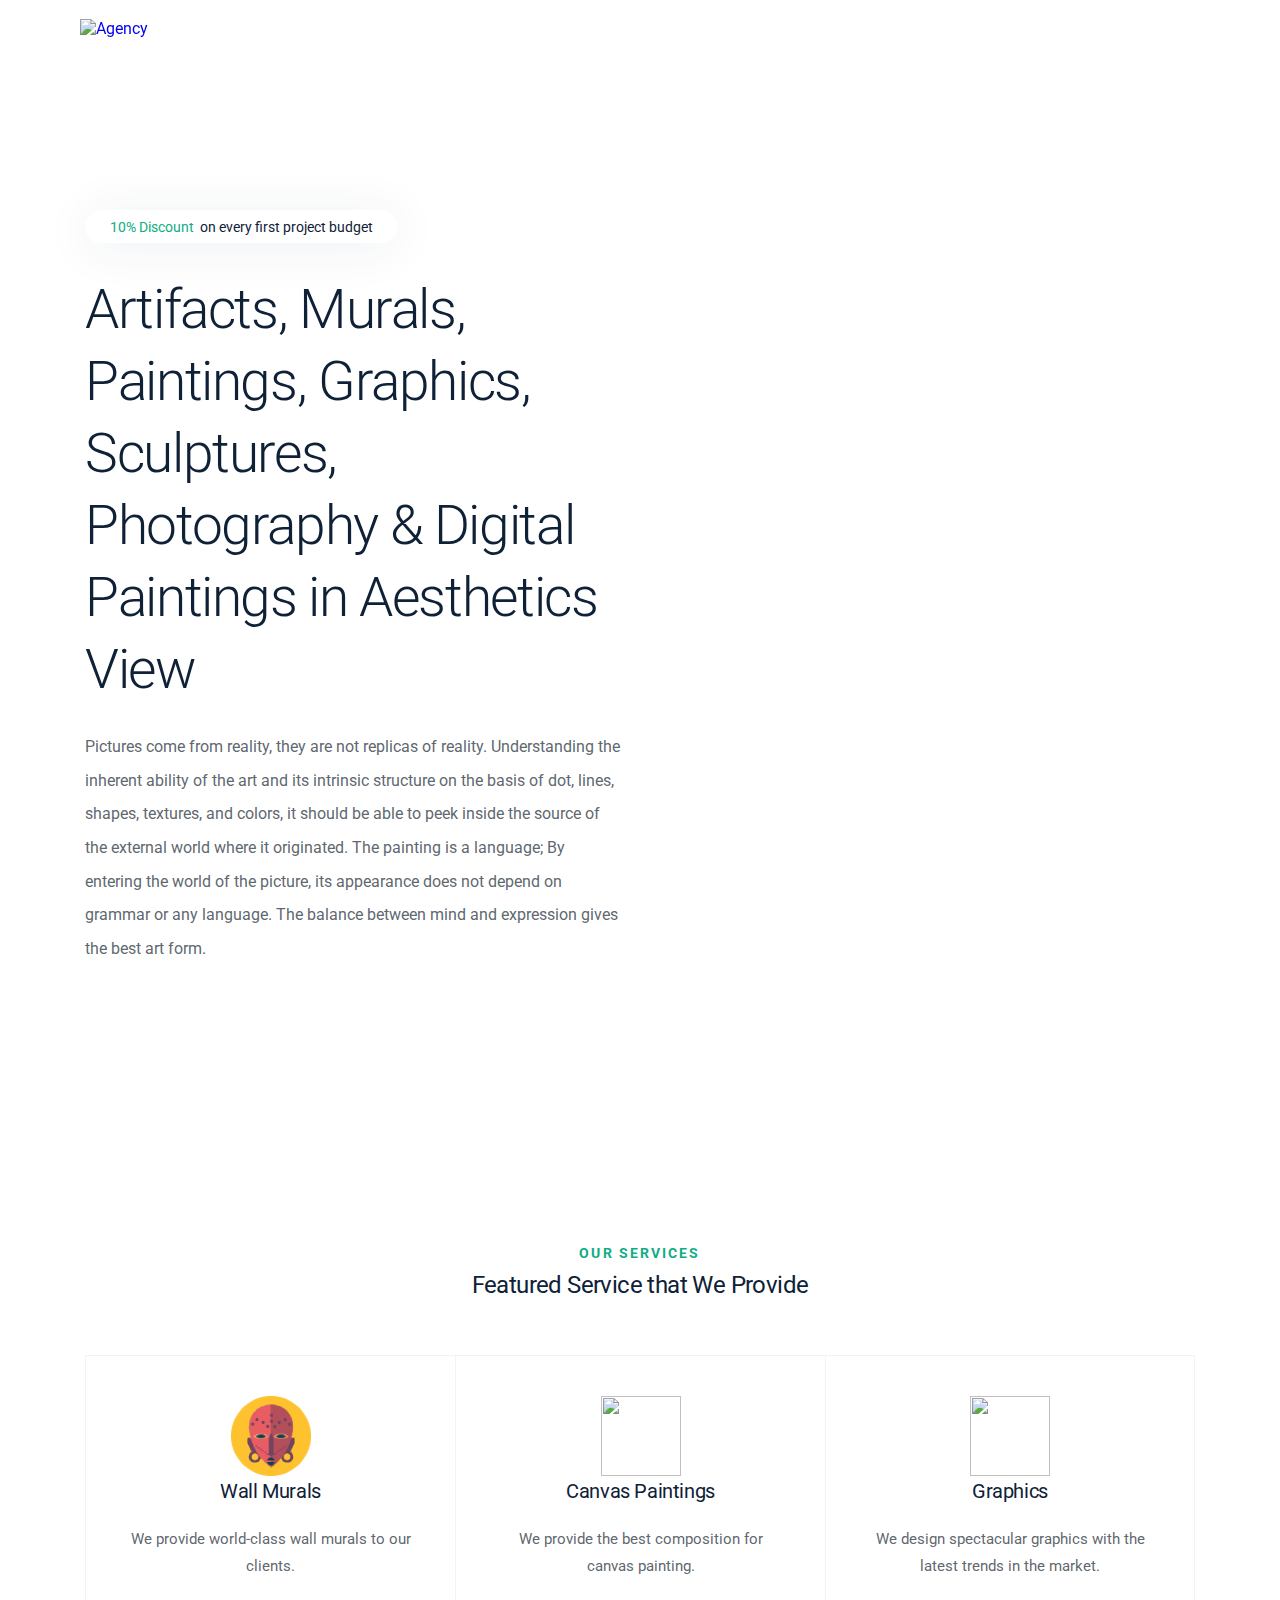
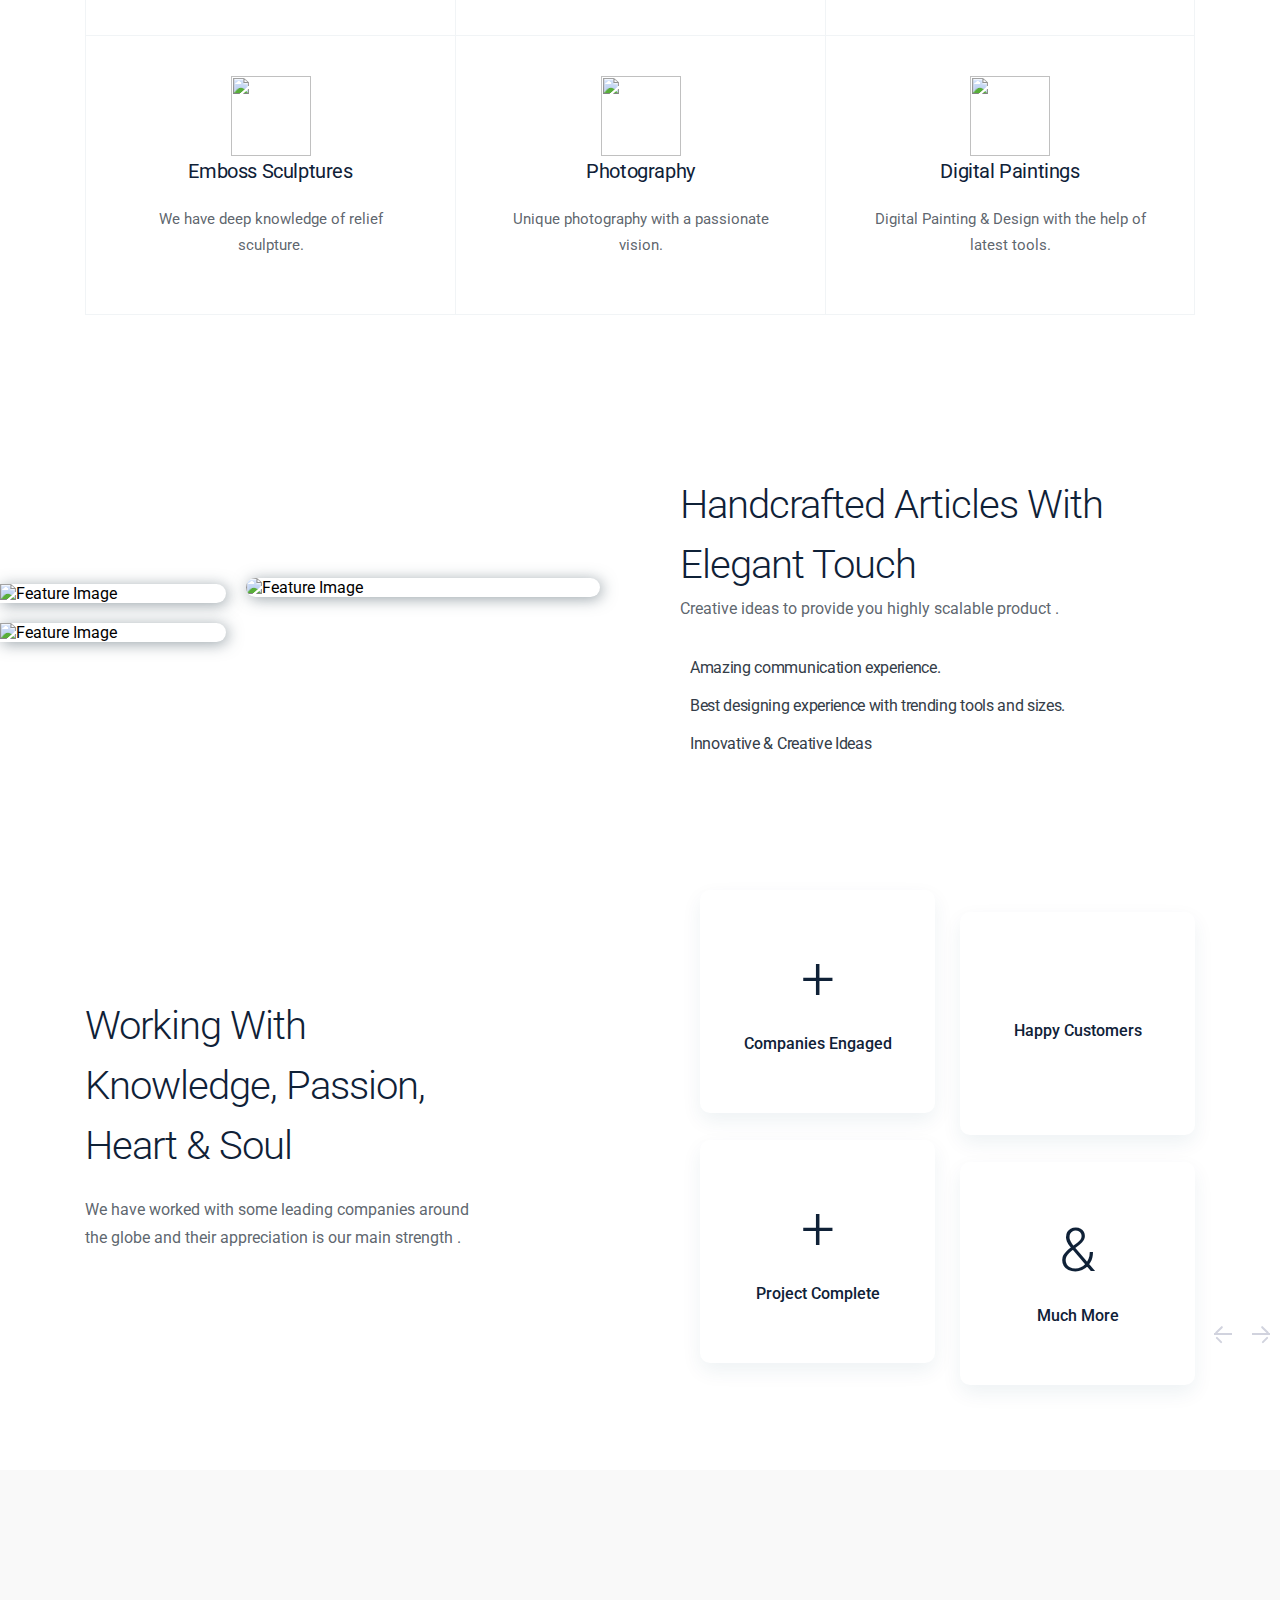
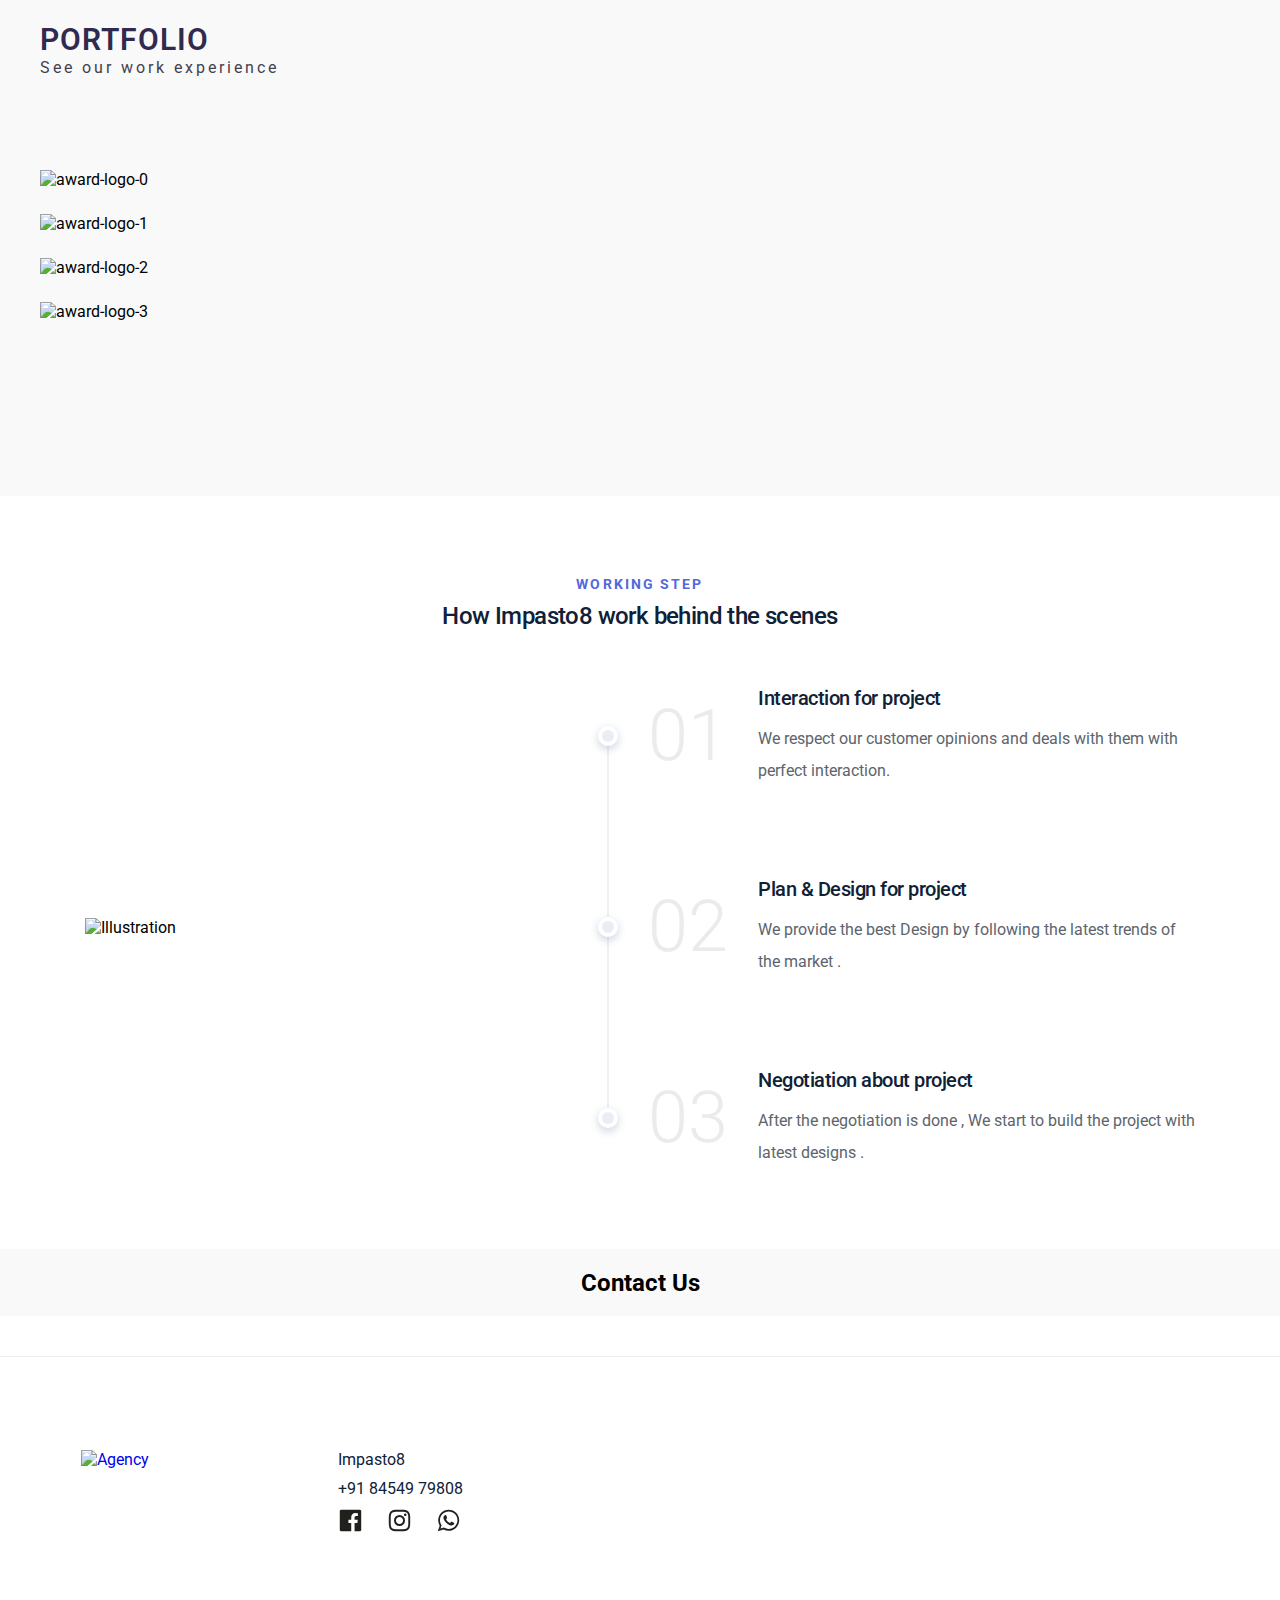
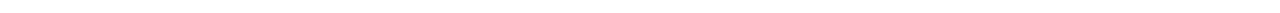
==== commit bfcd351c: "for github /impasto8 added in index.html" ====
--- a/index.html
+++ b/index.html
@@ -1,4 +1,4 @@
-<!DOCTYPE html><html lang="en"><head><link rel="shortcut icon" type="image/x-icon" href="[data-uri]"/><meta charSet="utf-8" class="next-head"/><title class="next-head">Impasto8 | Artifacts, Oil Paintings, Sculptures, Photography to Aesthetics</title><meta name="theme-color" content="#10ac84" class="next-head"/><meta name="Description" content="React next landing page" class="next-head"/><meta name="viewport" content="width=device-width, initial-scale=1" class="next-head"/><link href="https://fonts.googleapis.com/css?family=Roboto:100,100i,300,300i,400,400i,500,500i,700,700i,900,900i" rel="stylesheet" class="next-head"/><link rel="preload" href="/_next/static/~0MJCPAdSEvyWHBbFEnXc/pages/index.js" as="script"/><link rel="preload" href="/_next/static/~0MJCPAdSEvyWHBbFEnXc/pages/_app.js" as="script"/><link rel="preload" href="/_next/static/runtime/webpack-838b392324e3598684b5.js" as="script"/><link rel="preload" href="/_next/static/chunks/commons.a83dc2f8a3f54c48d9f8.js" as="script"/><link rel="preload" href="/_next/static/chunks/styles.9bc3c32dfee2d965eb01.js" as="script"/><link rel="preload" href="/_next/static/runtime/main-138c741a8f8d5f907a7d.js" as="script"/><link rel="stylesheet" href="/_next/static/css/commons.7d6a04fc.chunk.css"/><link rel="stylesheet" href="/_next/static/css/styles.cb4fce69.chunk.css"/><style data-styled="aBSlq bZmLSr dfoNUL cXQXDQ kdaSVO fpEkbD hwHllv cvUctB hyAzjv iybpln kQgSmP zFQPo gKJYJv cfHfGm xlHRc kClTr jWLcZO kCuMGH hwXMzG kTKteP jSCqDy gneSMY fzopQN fKuCSG eGGRFC jPPLTe giNIZW inlslJ hHIyzr cygfKP bJBMRF dXfGtU bWzSk jhlcbG ePoNRH gHsyIl jJayvj geZxVO iELcpP feqTrj jVCnkW dKhLdV cjFkXE hoWBfZ eKaHpK eNQdpD lhDOnB hQkrge gZpNMF HeofO bXvYjb bDorO jnZjTw kgceFL iWpWfH NMxoO gJVLZn fVzGF thIdq bkdRKV krfqon ijIEqt Ptmsm duHjzP hTdpzO gNqXgT dxccKc kImDwT ikPTAE fKSfmK hWtTaV gjYiJh LxVJm hETFyy dvrXAX kTHKSN bGYZDp iwtBFk eagYGB" data-styled-version="4.2.0">
+<!DOCTYPE html><html lang="en"><head><link rel="shortcut icon" type="image/x-icon" href="[data-uri]"/><meta charSet="utf-8" class="next-head"/><title class="next-head">Impasto8 | Artifacts, Oil Paintings, Sculptures, Photography to Aesthetics</title><meta name="theme-color" content="#10ac84" class="next-head"/><meta name="Description" content="React next landing page" class="next-head"/><meta name="viewport" content="width=device-width, initial-scale=1" class="next-head"/><link href="https://fonts.googleapis.com/css?family=Roboto:100,100i,300,300i,400,400i,500,500i,700,700i,900,900i" rel="stylesheet" class="next-head"/><link rel="preload" href="/impasto8/_next/static/~0MJCPAdSEvyWHBbFEnXc/pages/index.js" as="script"/><link rel="preload" href="/impasto8/_next/static/~0MJCPAdSEvyWHBbFEnXc/pages/_app.js" as="script"/><link rel="preload" href="/impasto8/_next/static/runtime/webpack-838b392324e3598684b5.js" as="script"/><link rel="preload" href="/impasto8/_next/static/chunks/commons.a83dc2f8a3f54c48d9f8.js" as="script"/><link rel="preload" href="/impasto8/_next/static/chunks/styles.9bc3c32dfee2d965eb01.js" as="script"/><link rel="preload" href="/impasto8/_next/static/runtime/main-138c741a8f8d5f907a7d.js" as="script"/><link rel="stylesheet" href="/impasto8/_next/static/css/commons.7d6a04fc.chunk.css"/><link rel="stylesheet" href="/impasto8/_next/static/css/styles.cb4fce69.chunk.css"/><style data-styled="aBSlq bZmLSr dfoNUL cXQXDQ kdaSVO fpEkbD hwHllv cvUctB hyAzjv iybpln kQgSmP zFQPo gKJYJv cfHfGm xlHRc kClTr jWLcZO kCuMGH hwXMzG kTKteP jSCqDy gneSMY fzopQN fKuCSG eGGRFC jPPLTe giNIZW inlslJ hHIyzr cygfKP bJBMRF dXfGtU bWzSk jhlcbG ePoNRH gHsyIl jJayvj geZxVO iELcpP feqTrj jVCnkW dKhLdV cjFkXE hoWBfZ eKaHpK eNQdpD lhDOnB hQkrge gZpNMF HeofO bXvYjb bDorO jnZjTw kgceFL iWpWfH NMxoO gJVLZn fVzGF thIdq bkdRKV krfqon ijIEqt Ptmsm duHjzP hTdpzO gNqXgT dxccKc kImDwT ikPTAE fKSfmK hWtTaV gjYiJh LxVJm hETFyy dvrXAX kTHKSN bGYZDp iwtBFk eagYGB" data-styled-version="4.2.0">
 /* sc-component-id: sc-global-856885588 */
 ::selection{background:#333333;color:#ffffff;} html{box-sizing:border-box;-ms-overflow-style:scrollbar;} *,*::before,*::after{box-sizing:inherit;} *{-webkit-font-smoothing:antialiased;-moz-osx-font-smoothing:grayscale;} *:focus{outline:none;} html,html a,h1,h2,h3,h4,h5,h6,a,p,li,dl,th,dt,input,textarea,span,div{-webkit-font-smoothing:antialiased;-moz-osx-font-smoothing:grayscale;text-shadow:1px 1px 1px rgba(0,0,0,0.004);} body{margin:0;padding:0;overflow-x:hidden;-webkit-tap-highlight-color:transparent;} ul{margin:0;padding:0;} li{list-style-type:none;} a{-webkit-text-decoration:none;text-decoration:none;} a:hover{-webkit-text-decoration:none;text-decoration:none;} .reuseModalOverlay{z-index:99999 !important;} .reuseModalHolder{padding:0 !important;} .reuseModalHolder.demo_switcher_modal{border:0 !important;background-color:rgba(16,30,77,0.9) !important;} .reuseModalHolder.demo_switcher_modal .innerRndComponent{border-radius:8px !important;} button.modalCloseBtn{position:fixed !important;z-index:999991 !important;background-color:transparent !important;top:10px !important;right:10px !important;min-width:34px !important;min-height:34px !important;padding:0 !important;} button.modalCloseBtn span.btn-icon{font-size:22px !important;-webkit-transform:rotate(45deg) !important;-ms-transform:rotate(45deg) !important;transform:rotate(45deg) !important;} button.modalCloseBtn.alt{border-radius:50% !important;z-index:999999 !important;padding:0 !important;-webkit-transition:all 0.3s ease !important;transition:all 0.3s ease !important;top:25px !important;right:30px !important;min-width:40px !important;min-height:40px !important;} button.modalCloseBtn.alt span.btn-icon{font-size:20px !important;} button.modalCloseBtn.alt:hover{opacity:0.88 !important;}
 /* sc-component-id: sc-global-3572814798 */
@@ -30,7 +30,7 @@
 /* sc-component-id: style__ContainerWrapper-sc-14cnst2-0 */
 .zFQPo{margin-left:auto;margin-right:auto;padding-left:30px;padding-right:30px;} @media (min-width:768px){.zFQPo{max-width:750px;width:100%;}} @media (min-width:992px){.zFQPo{max-width:970px;width:100%;}} @media (min-width:1220px){.zFQPo{max-width:1170px;width:100%;}} @media (max-width:768px){}.gKJYJv{margin-left:auto;margin-right:auto;padding-left:0;padding-right:0;} @media (min-width:768px){.gKJYJv{max-width:750px;width:100%;}} @media (min-width:992px){.gKJYJv{max-width:970px;width:100%;}} @media (min-width:1220px){.gKJYJv{max-width:1200px;width:100%;}} @media (max-width:768px){.gKJYJv{padding-left:30px;padding-right:30px;}}
 /* sc-component-id: bannerSectionstyle__BannerWrapper-sc-1cq0dde-0 */
-.kQgSmP{padding-top:210px;padding-bottom:160px;background-image:url(/_next/static/images/mod1-80bd345e486592c1624754fb58ab3f0f.png);background-size:cover;background-position:center;background-repeat:no-repeat;overflow:hidden;} @media only screen and (min-width:1367px){.kQgSmP{min-height:100vh;}} @media (max-width:990px){.kQgSmP{padding-top:150px;padding-bottom:100px;}} @media only screen and (max-width:480px){.kQgSmP{background:none;padding-top:130px;padding-bottom:60px;}} .kQgSmP .particle{position:absolute;width:50%;height:100%;top:0;left:0;overflow:hidden;} @media (max-width:990px){.kQgSmP .particle{display:none;}} @media only screen and (max-width:480px){.kQgSmP .particle{width:100%;}} .kQgSmP .row{position:relative;z-index:1;} .kQgSmP .button__wrapper{margin-top:40px;} .kQgSmP .button__wrapper .reusecore__button:first-child{-webkit-transition:all 0.3s ease;transition:all 0.3s ease;} .kQgSmP .button__wrapper .reusecore__button:first-child:hover{box-shadow:0px 9px 20px -5px rgba(16,172,132,0.57);}
+.kQgSmP{padding-top:210px;padding-bottom:160px;background-image:url(/impasto8/_next/static/images/mod1-80bd345e486592c1624754fb58ab3f0f.png);background-size:cover;background-position:center;background-repeat:no-repeat;overflow:hidden;} @media only screen and (min-width:1367px){.kQgSmP{min-height:100vh;}} @media (max-width:990px){.kQgSmP{padding-top:150px;padding-bottom:100px;}} @media only screen and (max-width:480px){.kQgSmP{background:none;padding-top:130px;padding-bottom:60px;}} .kQgSmP .particle{position:absolute;width:50%;height:100%;top:0;left:0;overflow:hidden;} @media (max-width:990px){.kQgSmP .particle{display:none;}} @media only screen and (max-width:480px){.kQgSmP .particle{width:100%;}} .kQgSmP .row{position:relative;z-index:1;} .kQgSmP .button__wrapper{margin-top:40px;} .kQgSmP .button__wrapper .reusecore__button:first-child{-webkit-transition:all 0.3s ease;transition:all 0.3s ease;} .kQgSmP .button__wrapper .reusecore__button:first-child:hover{box-shadow:0px 9px 20px -5px rgba(16,172,132,0.57);}
 /* sc-component-id: bannerSectionstyle__DiscountLabel-sc-1cq0dde-1 */
 .bJBMRF{display:inline-block;border-radius:4em;padding:7px 25px;box-shadow:0px 4px 50px 0px rgba(22,53,76,0.08);margin-bottom:30px;background-color:#ffffff;} @media (max-width:767px){.bJBMRF{padding:7px 10px;}}
 /* sc-component-id: featureSectionstyle__FeatureSectionWrapper-sc-1jx8p8t-0 */
@@ -46,7 +46,7 @@
 /* sc-component-id: glidestyle__ButtonWrapper-ucht3k-2 */
 .ikPTAE{display:inline-block;}
 /* sc-component-id: footerstyle__FooterWrapper-sc-1hgjql1-0 */
-.iwtBFk{padding:80px 0;margin-top:40px;background-image:url(/_next/static/images/footer-bg-6c398a2ed748b326cdce58b311f7b91b.png);background-repeat:no-repeat;background-position:center 50px;border-top:1px solid #efefef;overflow:hidden;} @media (max-width:990px){.iwtBFk{padding-bottom:30px;}} @media (max-width:767px){.iwtBFk{padding-bottom:10px;}}
+.iwtBFk{padding:80px 0;margin-top:40px;background-image:url(/impasto8/_next/static/images/footer-bg-6c398a2ed748b326cdce58b311f7b91b.png);background-repeat:no-repeat;background-position:center 50px;border-top:1px solid #efefef;overflow:hidden;} @media (max-width:990px){.iwtBFk{padding-bottom:30px;}} @media (max-width:767px){.iwtBFk{padding-bottom:10px;}}
 /* sc-component-id: portfoliostyle__PrevButton-sc-160zim2-1 */
 .fKSfmK{position:relative;padding:18px 10px;cursor:pointer;} .fKSfmK:hover span{background:#3444f1;} @media (min-width:991px){.fKSfmK:hover span{width:100px;}} .fKSfmK span{width:18px;height:2px;background:#d1d3de;display:block;position:relative;-webkit-transition:0.3s cubic-bezier(0.445,0.05,0.55,0.95);transition:0.3s cubic-bezier(0.445,0.05,0.55,0.95);} .fKSfmK span:before,.fKSfmK span:after{content:'';display:block;height:2px;border-radius:2px;background:inherit;position:absolute;} .fKSfmK span:before{-webkit-transform:rotate(-45deg);-ms-transform:rotate(-45deg);transform:rotate(-45deg);top:-4px;left:0;width:10px;} .fKSfmK span:after{-webkit-transform:rotate(45deg);-ms-transform:rotate(45deg);transform:rotate(45deg);width:8px;bottom:-6px;left:1px;}
 /* sc-component-id: portfoliostyle__NextButton-sc-160zim2-2 */
@@ -60,4 +60,4 @@
 /* sc-component-id: timelinestyle__TimelineContent-sc-1yqj703-4 */
 .kTHKSN{margin-left:30px;} @media (max-width:480px){.kTHKSN{margin-left:20px;}}
 /* sc-component-id: timelinestyle__Hidden-sc-1yqj703-5 */
-.dvrXAX{overflow:hidden;}</style></head><body><div id="__next"><div class="agencystyle__AgencyWrapper-sc-1hrnmm5-0 aBSlq"><div class="sticky-outer-wrapper"><div class="sticky-inner-wrapper" style="position:relative;top:0px;z-index:9999"><nav class="reusecore__navbar navbarstyle__NavbarStyle-i4x6b2-0 bZmLSr"><div class="navbarstyle__Container-pory1x-0 dfoNUL"><a href="#" display="inline-block" class="sc-bwzfXH cXQXDQ"><img src="/_next/static/images/logo-a45706baede80bd57e07848f49cdbd74.png" alt="Agency" width="200px" height="auto" class="sc-htpNat kdaSVO"/></a><div style="display:flex;align-items:center"><div class="reusecore-drawer__handler" style="display:inline-block"><button class="hamburgMenu__bar hamburgMenustyle__HamburgMenuWrapper-csrsng-0 iybpln" aria-label="hamburgMenu"><span></span><span></span><span></span></button></div></div></div></nav></div></div><section class="bannerSectionstyle__BannerWrapper-sc-1cq0dde-0 kQgSmP"><div class="particle"><canvas style="width:100%;height:100%"></canvas></div><div class="container style__ContainerWrapper-sc-14cnst2-0 zFQPo"><div class="row sc-ifAKCX cfHfGm"><div class="col sc-ifAKCX xlHRc" width="100%,70%,60%,50%"><div class="bannerSectionstyle__DiscountLabel-sc-1cq0dde-1 bJBMRF"><span font-size="14px" color="#10AC84" class="sc-bdVaJa dXfGtU">10% Discount</span><span font-size="14px" color="#0f2137" class="sc-bdVaJa bWzSk">on every first project budget</span></div><div class="feature__block icon_top featureBlockstyle__FeatureBlockWrapper-sc-1qembwt-0 hoWBfZ"><div class="content__wrapper featureBlockstyle__ContentWrapper-sc-1qembwt-2 eNQdpD"><h2 font-size="26px,34px,42px,55px" font-weight="300" color="#0f2137" letter-spacing="-0.025em" class="sc-bxivhb hQkrge">Artifacts, Murals, Paintings, Graphics, Sculptures, Photography &amp; Digital Paintings in Aesthetics View</h2><p font-size="16px" color="#343d48cc" class="sc-bdVaJa jhlcbG">Pictures come from reality, they are not replicas of reality.  Understanding the inherent ability of the art and its intrinsic structure on the basis of dot, lines, shapes, textures, and colors, it should be able to peek inside the source of the external world where it originated. The painting is a language;  By entering the world of the picture, its appearance does not depend on grammar or any language.  The balance between mind and expression gives the best art form.</p><div class="button__wrapper featureBlockstyle__ButtonWrapper-sc-1qembwt-3 gJVLZn"></div></div></div></div></div></div></section><section id="featureSection" class="featureSectionstyle__FeatureSectionWrapper-sc-1jx8p8t-0 fVzGF"><div class="container style__ContainerWrapper-sc-14cnst2-0 zFQPo"><div class="sc-ifAKCX kClTr"><span display="block" font-size="14px" letter-spacing="0.15em" font-weight="700" color="#10ac84" class="sc-bdVaJa ePoNRH">OUR SERVICES</span><h2 font-size="20px,24px" font-weight="400" color="#0f2137" letter-spacing="-0.025em" class="sc-bxivhb gZpNMF">Featured Service that We Provide</h2></div><div class="row sc-ifAKCX jWLcZO"><div class="col sc-ifAKCX kCuMGH" width="1,0.5,0.5,0.3333333333333333"><div class="feature__block icon_top featureBlockstyle__FeatureBlockWrapper-sc-1qembwt-0 eKaHpK"><img src="[data-uri]" style="height:80px;width:80px;display:flex;margin:0 auto"/><div class="content__wrapper featureBlockstyle__ContentWrapper-sc-1qembwt-2 lhDOnB"><h2 font-size="18px,20px" font-weight="400" color="#0f2137" letter-spacing="-0.020em" class="sc-bxivhb HeofO">Wall Murals</h2><p font-size="15px" color="#343d48cc" class="sc-bdVaJa gHsyIl">We provide world-class wall murals to our clients.</p></div></div></div><div class="col sc-ifAKCX kCuMGH" width="1,0.5,0.5,0.3333333333333333"><div class="feature__block icon_top featureBlockstyle__FeatureBlockWrapper-sc-1qembwt-0 eKaHpK"><img src="/_next/static/images/canvas-paint-df146a1492a8e9cd15bc70435256682b.png" style="height:80px;width:80px;display:flex;margin:0 auto"/><div class="content__wrapper featureBlockstyle__ContentWrapper-sc-1qembwt-2 lhDOnB"><h2 font-size="18px,20px" font-weight="400" color="#0f2137" letter-spacing="-0.020em" class="sc-bxivhb HeofO">Canvas Paintings</h2><p font-size="15px" color="#343d48cc" class="sc-bdVaJa gHsyIl">We provide the best composition for canvas painting.</p></div></div></div><div class="col sc-ifAKCX kCuMGH" width="1,0.5,0.5,0.3333333333333333"><div class="feature__block icon_top featureBlockstyle__FeatureBlockWrapper-sc-1qembwt-0 eKaHpK"><img src="/_next/static/images/graphics-c743547e4406a06d8643e0ee2b008926.png" style="height:80px;width:80px;display:flex;margin:0 auto"/><div class="content__wrapper featureBlockstyle__ContentWrapper-sc-1qembwt-2 lhDOnB"><h2 font-size="18px,20px" font-weight="400" color="#0f2137" letter-spacing="-0.020em" class="sc-bxivhb HeofO">Graphics</h2><p font-size="15px" color="#343d48cc" class="sc-bdVaJa gHsyIl">We design spectacular graphics with the latest trends in the market.</p></div></div></div><div class="col sc-ifAKCX kCuMGH" width="1,0.5,0.5,0.3333333333333333"><div class="feature__block icon_top featureBlockstyle__FeatureBlockWrapper-sc-1qembwt-0 eKaHpK"><img src="/_next/static/images/emboss-b150da2ae5468781d61f0a2d1021046f.png" style="height:80px;width:80px;display:flex;margin:0 auto"/><div class="content__wrapper featureBlockstyle__ContentWrapper-sc-1qembwt-2 lhDOnB"><h2 font-size="18px,20px" font-weight="400" color="#0f2137" letter-spacing="-0.020em" class="sc-bxivhb HeofO">Emboss Sculptures</h2><p font-size="15px" color="#343d48cc" class="sc-bdVaJa gHsyIl">We have deep knowledge of relief sculpture.</p></div></div></div><div class="col sc-ifAKCX kCuMGH" width="1,0.5,0.5,0.3333333333333333"><div class="feature__block icon_top featureBlockstyle__FeatureBlockWrapper-sc-1qembwt-0 eKaHpK"><img src="/_next/static/images/camera-2441ee38aab6033833877f2e224b92f2.png" style="height:80px;width:80px;display:flex;margin:0 auto"/><div class="content__wrapper featureBlockstyle__ContentWrapper-sc-1qembwt-2 lhDOnB"><h2 font-size="18px,20px" font-weight="400" color="#0f2137" letter-spacing="-0.020em" class="sc-bxivhb HeofO">Photography</h2><p font-size="15px" color="#343d48cc" class="sc-bdVaJa gHsyIl">Unique photography with a passionate vision.</p></div></div></div><div class="col sc-ifAKCX kCuMGH" width="1,0.5,0.5,0.3333333333333333"><div class="feature__block icon_top featureBlockstyle__FeatureBlockWrapper-sc-1qembwt-0 eKaHpK"><img src="/_next/static/images/digital-icon-f040a879daa4a3eaf5287e3e4cb5f156.png" style="height:80px;width:80px;display:flex;margin:0 auto"/><div class="content__wrapper featureBlockstyle__ContentWrapper-sc-1qembwt-2 lhDOnB"><h2 font-size="18px,20px" font-weight="400" color="#0f2137" letter-spacing="-0.020em" class="sc-bxivhb HeofO">Digital Paintings</h2><p font-size="15px" color="#343d48cc" class="sc-bdVaJa gHsyIl">Digital Painting &amp; Design with the help of latest tools.</p></div></div></div></div></div></section><section id="AboutUsSection" class="aboutUsSectionstyle__AboutUsSectionWrapper-y7yog9-0 thIdq"><div class="row sc-ifAKCX jWLcZO"><div class="col sc-ifAKCX hwXMzG" width="1,100%,50%"><div class="group-gallery sc-EHOje bkdRKV"><div class="col1 sc-ifAKCX kTKteP"><div class="react-reveal"><img src="/_next/static/images/2-42fbfe2b2aa13581365352418b8ad10c.png" alt="Feature Image" style="border-radius:0px 10px 10px 0px;box-shadow:2px 2px 15px 0px rgba(65, 83, 94, 0.53)" class="sc-htpNat fpEkbD"/></div><div class="react-reveal"><img src="/_next/static/images/3-3cdff8c9f8434216cd1e1fa7e9b08d46.png" alt="Feature Image" style="border-radius:0px 10px 10px 0px;box-shadow:2px 2px 15px 0px rgba(65, 83, 94, 0.53)" class="sc-htpNat fpEkbD"/></div></div><div class="col2 sc-ifAKCX kTKteP" style="margin-top:-50px"><div class="react-reveal"><img src="/_next/static/images/5-4508d8100acfc76862770e252c40ffac.png" alt="Feature Image" style="border-radius:10px;box-shadow:2px 2px 15px 0px rgba(65, 83, 94, 0.53)" class="sc-htpNat fpEkbD"/></div></div></div></div><div class="col sc-ifAKCX hwXMzG" width="1,100%,50%"><div class="sc-ifAKCX jSCqDy"><div class="feature__block icon_top featureBlockstyle__FeatureBlockWrapper-sc-1qembwt-0 hoWBfZ"><div class="content__wrapper featureBlockstyle__ContentWrapper-sc-1qembwt-2 eNQdpD"><h2 font-size="26px,26px,30px,40px" font-weight="300" color="#0f2137" letter-spacing="-0.025em" class="sc-bxivhb bXvYjb">Handcrafted Articles With Elegant Touch</h2><p font-size="16px" color="#343d48cc" class="sc-bdVaJa jJayvj">Creative ideas to provide you highly scalable product . </p></div></div></div><div class="sc-ifAKCX jSCqDy"><div class="feature__block icon_left featureBlockstyle__FeatureBlockWrapper-sc-1qembwt-0 hoWBfZ"><div class="icon__wrapper featureBlockstyle__IconWrapper-sc-1qembwt-1 ijIEqt"><i class="flaticon-next"></i></div><div class="content__wrapper featureBlockstyle__ContentWrapper-sc-1qembwt-2 eNQdpD"><h2 font-size="16px" font-weight="400" color="#343d48" letter-spacing="-0.020em" class="sc-bxivhb bDorO">Amazing communication experience.</h2></div></div><div class="feature__block icon_left featureBlockstyle__FeatureBlockWrapper-sc-1qembwt-0 hoWBfZ"><div class="icon__wrapper featureBlockstyle__IconWrapper-sc-1qembwt-1 ijIEqt"><i class="flaticon-next"></i></div><div class="content__wrapper featureBlockstyle__ContentWrapper-sc-1qembwt-2 eNQdpD"><h2 font-size="16px" font-weight="400" color="#343d48" letter-spacing="-0.020em" class="sc-bxivhb bDorO">Best designing experience with trending tools and sizes.</h2></div></div><div class="feature__block icon_left featureBlockstyle__FeatureBlockWrapper-sc-1qembwt-0 hoWBfZ"><div class="icon__wrapper featureBlockstyle__IconWrapper-sc-1qembwt-1 ijIEqt"><i class="flaticon-next"></i></div><div class="content__wrapper featureBlockstyle__ContentWrapper-sc-1qembwt-2 eNQdpD"><h2 font-size="16px" font-weight="400" color="#343d48" letter-spacing="-0.020em" class="sc-bxivhb bDorO">Innovative &amp; Creative Ideas</h2></div></div></div></div></div></section><section id="workHistorySection" class="workHistorystyle__WorkHistoryWrapper-sc-1uh6mjc-0 Ptmsm"><div class="container style__ContainerWrapper-sc-14cnst2-0 zFQPo"><div class="row sc-ifAKCX gneSMY"><div class="col sc-ifAKCX fzopQN" width="1,1,0.5,0.5"><div class="feature__block icon_top featureBlockstyle__FeatureBlockWrapper-sc-1qembwt-0 hoWBfZ"><div class="content__wrapper featureBlockstyle__ContentWrapper-sc-1qembwt-2 eNQdpD"><h2 font-size="26px,26px,30px,40px" font-weight="300" color="#0f2137" letter-spacing="-0.025em" class="sc-bxivhb jnZjTw">Working With Knowledge, Passion, Heart &amp; Soul </h2><p font-size="16px" color="#343d48cc" class="sc-bdVaJa jJayvj">We have worked with some leading companies around the globe and their appreciation is our main strength .</p></div></div></div><div class="col sc-ifAKCX fzopQN" width="1,1,0.5,0.5"><div class="workHistorystyle__CounterUpArea-sc-1uh6mjc-1 duHjzP"><div class="card sc-EHOje krfqon"><h3><span></span>+</h3><p class="sc-bdVaJa geZxVO">Companies Engaged</p></div><div class="card sc-EHOje krfqon"><h3><span></span></h3><p class="sc-bdVaJa geZxVO">Happy Customers</p></div><div class="card sc-EHOje krfqon"><h3><span></span>+</h3><p class="sc-bdVaJa geZxVO">Project Complete</p></div><div class="card sc-EHOje krfqon"><h3>&amp;</h3><p class="sc-bdVaJa geZxVO">Much More</p></div></div></div></div></div></section><section id="awards_section" class="awardsstyle__AwardSectionWrapper-sc-65za84-0 hTdpzO"><div class="container style__ContainerWrapper-sc-14cnst2-0 gKJYJv" width="1200px"><div width="100%,100%,60%,50%,50%" class="sc-ifAKCX fKuCSG"><h2 font-size="22px,26px,26px,30px,30px" font-weight="600" color="#302b4e" style="letter-spacing:1px" class="sc-bxivhb kgceFL">PORTFOLIO</h2><p font-size="15px,16px" font-weight="400" color="#43414e" style="margin-top:-25px;letter-spacing:3px" class="sc-bdVaJa iELcpP">See our work experience</p></div><div class="glide glidestyle__GlideWrapper-ucht3k-0 gNqXgT" id="awards-carousel"><div class="glide__track" data-glide-el="track"><ul class="glide__slides"><li class="glide__slide glidestyle__GlideSlideWrapper-ucht3k-1 dxccKc"><img src="/_next/static/images/17-c8bc7d475712684ae3410ed5fab5f65e.jpg" alt="award-logo-0" class="sc-htpNat hwHllv"/></li><li class="glide__slide glidestyle__GlideSlideWrapper-ucht3k-1 dxccKc"><img src="/_next/static/images/18-6347f16b5f131867ae4551ec6d2a29f7.jpg" alt="award-logo-1" class="sc-htpNat hwHllv"/></li><li class="glide__slide glidestyle__GlideSlideWrapper-ucht3k-1 dxccKc"><img src="/_next/static/images/16-1ea9b1699056008167b523aa71c96f3b.jpg" alt="award-logo-2" class="sc-htpNat hwHllv"/></li><li class="glide__slide glidestyle__GlideSlideWrapper-ucht3k-1 dxccKc"><img src="/_next/static/images/15-8891b79f7fdb376f2006fc82f780d154.jpg" alt="award-logo-3" class="sc-htpNat hwHllv"/></li></ul></div><div class="glide__controls glidestyle__ButtonControlWrapper-ucht3k-3 kImDwT" data-glide-el="controls"><div class="glide__prev--area glidestyle__ButtonWrapper-ucht3k-2 ikPTAE" data-glide-dir="&lt;"><div class="portfoliostyle__PrevButton-sc-160zim2-1 fKSfmK"><span></span></div></div><div class="glide__next--area glidestyle__ButtonWrapper-ucht3k-2 ikPTAE" data-glide-dir="&gt;"><div class="portfoliostyle__NextButton-sc-160zim2-2 hWtTaV"><span></span></div></div></div></div></div></section><section id="timeline" class="sc-ifAKCX eGGRFC"><div class="container style__ContainerWrapper-sc-14cnst2-0 zFQPo"><div class="sc-ifAKCX jPPLTe"><span display="block" font-size="14px" letter-spacing="0.15em" font-weight="700" color="#5268db" class="sc-bdVaJa feqTrj">WORKING STEP</span><h2 font-size="20px,24px" font-weight="500" color="#0f2137" letter-spacing="-0.025em" class="sc-bxivhb iWpWfH">How Impasto8 work behind the scenes</h2></div><div class="sc-ifAKCX cfHfGm"><div width="100%,100%,45%,50%,45%" class="sc-ifAKCX giNIZW"><div class="react-reveal"><img src="/_next/static/images/strock-1b87ef1fe8006444a9f4089a989a8094.png" alt="Illustration" class="sc-htpNat cvUctB"/></div></div><div width="100%,100%,55%,50%,55%" class="sc-ifAKCX inlslJ"><div class="timelinestyle__TimelineWrapper-sc-1yqj703-0 gjYiJh"><div class="timelinestyle__TimelineItem-sc-1yqj703-2 LxVJm"><div class="timelinestyle__TimelineIndex-sc-1yqj703-3 hETFyy"><div class="timelinestyle__Hidden-sc-1yqj703-5 dvrXAX"><div class="react-reveal"><span font-size="36px,42px,52px,56px,72px" font-weight="300" color="#eaebec" display="block" class="sc-bdVaJa jVCnkW">01</span></div></div></div><div class="timelinestyle__TimelineContent-sc-1yqj703-4 kTHKSN"><div class="timelinestyle__Hidden-sc-1yqj703-5 dvrXAX"><div class="react-reveal"><h2 font-size="16px,17px,18px,18px,20px" font-weight="500" color="#0f2137" letter-spacing="-0.025em" class="sc-bxivhb NMxoO">Interaction for project</h2></div></div><div class="timelinestyle__Hidden-sc-1yqj703-5 dvrXAX"><div class="react-reveal"><p font-size="14px,15px,15px,15px,16px" color="#5d646d" class="sc-bdVaJa dKhLdV">We respect our customer opinions and deals with them with perfect interaction.</p></div></div></div><div class="timelinestyle__TimelineDot-sc-1yqj703-1 bGYZDp"></div></div><div class="timelinestyle__TimelineItem-sc-1yqj703-2 LxVJm"><div class="timelinestyle__TimelineIndex-sc-1yqj703-3 hETFyy"><div class="timelinestyle__Hidden-sc-1yqj703-5 dvrXAX"><div class="react-reveal"><span font-size="36px,42px,52px,56px,72px" font-weight="300" color="#eaebec" display="block" class="sc-bdVaJa jVCnkW">02</span></div></div></div><div class="timelinestyle__TimelineContent-sc-1yqj703-4 kTHKSN"><div class="timelinestyle__Hidden-sc-1yqj703-5 dvrXAX"><div class="react-reveal"><h2 font-size="16px,17px,18px,18px,20px" font-weight="500" color="#0f2137" letter-spacing="-0.025em" class="sc-bxivhb NMxoO">Plan &amp; Design for project</h2></div></div><div class="timelinestyle__Hidden-sc-1yqj703-5 dvrXAX"><div class="react-reveal"><p font-size="14px,15px,15px,15px,16px" color="#5d646d" class="sc-bdVaJa dKhLdV">We provide the best Design by following the latest trends of the market .</p></div></div></div><div class="timelinestyle__TimelineDot-sc-1yqj703-1 bGYZDp"></div></div><div class="timelinestyle__TimelineItem-sc-1yqj703-2 LxVJm"><div class="timelinestyle__TimelineIndex-sc-1yqj703-3 hETFyy"><div class="timelinestyle__Hidden-sc-1yqj703-5 dvrXAX"><div class="react-reveal"><span font-size="36px,42px,52px,56px,72px" font-weight="300" color="#eaebec" display="block" class="sc-bdVaJa jVCnkW">03</span></div></div></div><div class="timelinestyle__TimelineContent-sc-1yqj703-4 kTHKSN"><div class="timelinestyle__Hidden-sc-1yqj703-5 dvrXAX"><div class="react-reveal"><h2 font-size="16px,17px,18px,18px,20px" font-weight="500" color="#0f2137" letter-spacing="-0.025em" class="sc-bxivhb NMxoO">Negotiation about project</h2></div></div><div class="timelinestyle__Hidden-sc-1yqj703-5 dvrXAX"><div class="react-reveal"><p font-size="14px,15px,15px,15px,16px" color="#5d646d" class="sc-bdVaJa dKhLdV">After the negotiation is done , We start to build the project with latest designs .</p></div></div></div><div class="timelinestyle__TimelineDot-sc-1yqj703-1 bGYZDp"></div></div></div></div></div></div></section><div id="contactUs" style="display:flex;justify-content:center;flex-direction:column;align-items:center;background:#f9f9f9"><h2>Contact Us</h2><div class="inbound-form-wrapper" style="width:100%;min-width:300px;max-width:500px" id="form_2259" data-path="https://app.99inbound.com/i/3f6504d5-e102-4f0e-9783-11c9df36fc43" data-token="WrpSpDjZwLp0WzHUQzmfHwtt"></div></div><script type="text/javascript" src="https://app.99inbound.com/99inbound.js"></script><section id="footerSection" class="footerstyle__FooterWrapper-sc-1hgjql1-0 iwtBFk"><div class="container style__ContainerWrapper-sc-14cnst2-0 zFQPo"><div class="row sc-ifAKCX hHIyzr"><div class="col sc-ifAKCX cygfKP" width="100%,30%,35%,23%"><a href="#" display="inline-block" class="sc-bwzfXH cXQXDQ"><img src="/_next/static/images/logo-a45706baede80bd57e07848f49cdbd74.png" alt="Agency" width="128px" class="sc-htpNat hyAzjv"/></a></div><div class="col sc-ifAKCX cygfKP" width="100%,30%,35%,23%"><p color="#0f2137" font-size="16px" class="sc-bdVaJa cjFkXE">Impasto8</p><p color="#0f2137" font-size="16px" class="sc-bdVaJa cjFkXE">+91 84549 79808</p><div class="copyright_section copyrightSectionstyle__CopyrightWrapper-tzntj9-0 eagYGB"><ul><li><a target="_blank" href="https://www.facebook.com/Impasto8-109753523872608/"><i fill="currentColor" style="display:inline-block"><svg fill="currentColor" style="display:inline-block;vertical-align:middle" height="25" width="25" viewBox="0 0 1536 1792"><path d="M1451 128q35 0 60 25t25 60v1366q0 35-25 60t-60 25h-391v-595h199l30-232h-229v-148q0-56 23.5-84t91.5-28l122-1v-207q-63-9-178-9-136 0-217.5 80t-81.5 226v171h-200v232h200v595h-735q-35 0-60-25t-25-60v-1366q0-35 25-60t60-25h1366z"></path></svg></i></a></li><li><a target="_blank" href="https://www.instagram.com/impasto8/"><i fill="currentColor" style="display:inline-block"><svg fill="currentColor" style="display:inline-block;vertical-align:middle" height="25" width="25" viewBox="0 0 1536 1792"><path d="M1024 896q0-106-75-181t-181-75-181 75-75 181 75 181 181 75 181-75 75-181zM1162 896q0 164-115 279t-279 115-279-115-115-279 115-279 279-115 279 115 115 279zM1270 486q0 38-27 65t-65 27-65-27-27-65 27-65 65-27 65 27 27 65zM768 266q-7 0-76.5-0.5t-105.5 0-96.5 3-103 10-71.5 18.5q-50 20-88 58t-58 88q-11 29-18.5 71.5t-10 103-3 96.5 0 105.5 0.5 76.5-0.5 76.5 0 105.5 3 96.5 10 103 18.5 71.5q20 50 58 88t88 58q29 11 71.5 18.5t103 10 96.5 3 105.5 0 76.5-0.5 76.5 0.5 105.5 0 96.5-3 103-10 71.5-18.5q50-20 88-58t58-88q11-29 18.5-71.5t10-103 3-96.5 0-105.5-0.5-76.5 0.5-76.5 0-105.5-3-96.5-10-103-18.5-71.5q-20-50-58-88t-88-58q-29-11-71.5-18.5t-103-10-96.5-3-105.5 0-76.5 0.5zM1536 896q0 229-5 317-10 208-124 322t-322 124q-88 5-317 5t-317-5q-208-10-322-124t-124-322q-5-88-5-317t5-317q10-208 124-322t322-124q88-5 317-5t317 5q208 10 322 124t124 322q5 88 5 317z"></path></svg></i></a></li><li><a target="_blank" href="https://wa.me/918454979808/"><i fill="currentColor" style="display:inline-block"><svg fill="currentColor" style="display:inline-block;vertical-align:middle" height="25" width="25" viewBox="0 0 1536 1792"><path d="M985 974q13 0 97.5 44t89.5 53q2 5 2 15 0 33-17 76-16 39-71 65.5t-102 26.5q-57 0-190-62-98-45-170-118t-148-185q-72-107-71-194v-8q3-91 74-158 24-22 52-22 6 0 18 1.5t19 1.5q19 0 26.5 6.5t15.5 27.5q8 20 33 88t25 75q0 21-34.5 57.5t-34.5 46.5q0 7 5 15 34 73 102 137 56 53 151 101 12 7 22 7 15 0 54-48.5t52-48.5zM782 1504q127 0 243.5-50t200.5-134 134-200.5 50-243.5-50-243.5-134-200.5-200.5-134-243.5-50-243.5 50-200.5 134-134 200.5-50 243.5q0 203 120 368l-79 233 242-77q158 104 345 104zM782 122q153 0 292.5 60t240.5 161 161 240.5 60 292.5-60 292.5-161 240.5-240.5 161-292.5 60q-195 0-365-94l-417 134 136-405q-108-178-108-389 0-153 60-292.5t161-240.5 240.5-161 292.5-60z"></path></svg></i></a></li></ul></div></div></div></div></section></div></div><script id="__NEXT_DATA__" type="application/json">{"props":{},"page":"/","query":{},"buildId":"~0MJCPAdSEvyWHBbFEnXc","nextExport":true}</script><script async="" id="__NEXT_PAGE__/" src="/_next/static/~0MJCPAdSEvyWHBbFEnXc/pages/index.js"></script><script async="" id="__NEXT_PAGE__/_app" src="/_next/static/~0MJCPAdSEvyWHBbFEnXc/pages/_app.js"></script><script src="/_next/static/runtime/webpack-838b392324e3598684b5.js" async=""></script><script src="/_next/static/chunks/commons.a83dc2f8a3f54c48d9f8.js" async=""></script><script src="/_next/static/chunks/styles.9bc3c32dfee2d965eb01.js" async=""></script><script src="/_next/static/runtime/main-138c741a8f8d5f907a7d.js" async=""></script></body></html>+.dvrXAX{overflow:hidden;}</style></head><body><div id="__next"><div class="agencystyle__AgencyWrapper-sc-1hrnmm5-0 aBSlq"><div class="sticky-outer-wrapper"><div class="sticky-inner-wrapper" style="position:relative;top:0px;z-index:9999"><nav class="reusecore__navbar navbarstyle__NavbarStyle-i4x6b2-0 bZmLSr"><div class="navbarstyle__Container-pory1x-0 dfoNUL"><a href="#" display="inline-block" class="sc-bwzfXH cXQXDQ"><img src="/impasto8/_next/static/images/logo-a45706baede80bd57e07848f49cdbd74.png" alt="Agency" width="200px" height="auto" class="sc-htpNat kdaSVO"/></a><div style="display:flex;align-items:center"><div class="reusecore-drawer__handler" style="display:inline-block"><button class="hamburgMenu__bar hamburgMenustyle__HamburgMenuWrapper-csrsng-0 iybpln" aria-label="hamburgMenu"><span></span><span></span><span></span></button></div></div></div></nav></div></div><section class="bannerSectionstyle__BannerWrapper-sc-1cq0dde-0 kQgSmP"><div class="particle"><canvas style="width:100%;height:100%"></canvas></div><div class="container style__ContainerWrapper-sc-14cnst2-0 zFQPo"><div class="row sc-ifAKCX cfHfGm"><div class="col sc-ifAKCX xlHRc" width="100%,70%,60%,50%"><div class="bannerSectionstyle__DiscountLabel-sc-1cq0dde-1 bJBMRF"><span font-size="14px" color="#10AC84" class="sc-bdVaJa dXfGtU">10% Discount</span><span font-size="14px" color="#0f2137" class="sc-bdVaJa bWzSk">on every first project budget</span></div><div class="feature__block icon_top featureBlockstyle__FeatureBlockWrapper-sc-1qembwt-0 hoWBfZ"><div class="content__wrapper featureBlockstyle__ContentWrapper-sc-1qembwt-2 eNQdpD"><h2 font-size="26px,34px,42px,55px" font-weight="300" color="#0f2137" letter-spacing="-0.025em" class="sc-bxivhb hQkrge">Artifacts, Murals, Paintings, Graphics, Sculptures, Photography &amp; Digital Paintings in Aesthetics View</h2><p font-size="16px" color="#343d48cc" class="sc-bdVaJa jhlcbG">Pictures come from reality, they are not replicas of reality.  Understanding the inherent ability of the art and its intrinsic structure on the basis of dot, lines, shapes, textures, and colors, it should be able to peek inside the source of the external world where it originated. The painting is a language;  By entering the world of the picture, its appearance does not depend on grammar or any language.  The balance between mind and expression gives the best art form.</p><div class="button__wrapper featureBlockstyle__ButtonWrapper-sc-1qembwt-3 gJVLZn"></div></div></div></div></div></div></section><section id="featureSection" class="featureSectionstyle__FeatureSectionWrapper-sc-1jx8p8t-0 fVzGF"><div class="container style__ContainerWrapper-sc-14cnst2-0 zFQPo"><div class="sc-ifAKCX kClTr"><span display="block" font-size="14px" letter-spacing="0.15em" font-weight="700" color="#10ac84" class="sc-bdVaJa ePoNRH">OUR SERVICES</span><h2 font-size="20px,24px" font-weight="400" color="#0f2137" letter-spacing="-0.025em" class="sc-bxivhb gZpNMF">Featured Service that We Provide</h2></div><div class="row sc-ifAKCX jWLcZO"><div class="col sc-ifAKCX kCuMGH" width="1,0.5,0.5,0.3333333333333333"><div class="feature__block icon_top featureBlockstyle__FeatureBlockWrapper-sc-1qembwt-0 eKaHpK"><img src="[data-uri]" style="height:80px;width:80px;display:flex;margin:0 auto"/><div class="content__wrapper featureBlockstyle__ContentWrapper-sc-1qembwt-2 lhDOnB"><h2 font-size="18px,20px" font-weight="400" color="#0f2137" letter-spacing="-0.020em" class="sc-bxivhb HeofO">Wall Murals</h2><p font-size="15px" color="#343d48cc" class="sc-bdVaJa gHsyIl">We provide world-class wall murals to our clients.</p></div></div></div><div class="col sc-ifAKCX kCuMGH" width="1,0.5,0.5,0.3333333333333333"><div class="feature__block icon_top featureBlockstyle__FeatureBlockWrapper-sc-1qembwt-0 eKaHpK"><img src="/impasto8/_next/static/images/canvas-paint-df146a1492a8e9cd15bc70435256682b.png" style="height:80px;width:80px;display:flex;margin:0 auto"/><div class="content__wrapper featureBlockstyle__ContentWrapper-sc-1qembwt-2 lhDOnB"><h2 font-size="18px,20px" font-weight="400" color="#0f2137" letter-spacing="-0.020em" class="sc-bxivhb HeofO">Canvas Paintings</h2><p font-size="15px" color="#343d48cc" class="sc-bdVaJa gHsyIl">We provide the best composition for canvas painting.</p></div></div></div><div class="col sc-ifAKCX kCuMGH" width="1,0.5,0.5,0.3333333333333333"><div class="feature__block icon_top featureBlockstyle__FeatureBlockWrapper-sc-1qembwt-0 eKaHpK"><img src="/impasto8/_next/static/images/graphics-c743547e4406a06d8643e0ee2b008926.png" style="height:80px;width:80px;display:flex;margin:0 auto"/><div class="content__wrapper featureBlockstyle__ContentWrapper-sc-1qembwt-2 lhDOnB"><h2 font-size="18px,20px" font-weight="400" color="#0f2137" letter-spacing="-0.020em" class="sc-bxivhb HeofO">Graphics</h2><p font-size="15px" color="#343d48cc" class="sc-bdVaJa gHsyIl">We design spectacular graphics with the latest trends in the market.</p></div></div></div><div class="col sc-ifAKCX kCuMGH" width="1,0.5,0.5,0.3333333333333333"><div class="feature__block icon_top featureBlockstyle__FeatureBlockWrapper-sc-1qembwt-0 eKaHpK"><img src="/impasto8/_next/static/images/emboss-b150da2ae5468781d61f0a2d1021046f.png" style="height:80px;width:80px;display:flex;margin:0 auto"/><div class="content__wrapper featureBlockstyle__ContentWrapper-sc-1qembwt-2 lhDOnB"><h2 font-size="18px,20px" font-weight="400" color="#0f2137" letter-spacing="-0.020em" class="sc-bxivhb HeofO">Emboss Sculptures</h2><p font-size="15px" color="#343d48cc" class="sc-bdVaJa gHsyIl">We have deep knowledge of relief sculpture.</p></div></div></div><div class="col sc-ifAKCX kCuMGH" width="1,0.5,0.5,0.3333333333333333"><div class="feature__block icon_top featureBlockstyle__FeatureBlockWrapper-sc-1qembwt-0 eKaHpK"><img src="/impasto8/_next/static/images/camera-2441ee38aab6033833877f2e224b92f2.png" style="height:80px;width:80px;display:flex;margin:0 auto"/><div class="content__wrapper featureBlockstyle__ContentWrapper-sc-1qembwt-2 lhDOnB"><h2 font-size="18px,20px" font-weight="400" color="#0f2137" letter-spacing="-0.020em" class="sc-bxivhb HeofO">Photography</h2><p font-size="15px" color="#343d48cc" class="sc-bdVaJa gHsyIl">Unique photography with a passionate vision.</p></div></div></div><div class="col sc-ifAKCX kCuMGH" width="1,0.5,0.5,0.3333333333333333"><div class="feature__block icon_top featureBlockstyle__FeatureBlockWrapper-sc-1qembwt-0 eKaHpK"><img src="/impasto8/_next/static/images/digital-icon-f040a879daa4a3eaf5287e3e4cb5f156.png" style="height:80px;width:80px;display:flex;margin:0 auto"/><div class="content__wrapper featureBlockstyle__ContentWrapper-sc-1qembwt-2 lhDOnB"><h2 font-size="18px,20px" font-weight="400" color="#0f2137" letter-spacing="-0.020em" class="sc-bxivhb HeofO">Digital Paintings</h2><p font-size="15px" color="#343d48cc" class="sc-bdVaJa gHsyIl">Digital Painting &amp; Design with the help of latest tools.</p></div></div></div></div></div></section><section id="AboutUsSection" class="aboutUsSectionstyle__AboutUsSectionWrapper-y7yog9-0 thIdq"><div class="row sc-ifAKCX jWLcZO"><div class="col sc-ifAKCX hwXMzG" width="1,100%,50%"><div class="group-gallery sc-EHOje bkdRKV"><div class="col1 sc-ifAKCX kTKteP"><div class="react-reveal"><img src="/impasto8/_next/static/images/2-42fbfe2b2aa13581365352418b8ad10c.png" alt="Feature Image" style="border-radius:0px 10px 10px 0px;box-shadow:2px 2px 15px 0px rgba(65, 83, 94, 0.53)" class="sc-htpNat fpEkbD"/></div><div class="react-reveal"><img src="/impasto8/_next/static/images/3-3cdff8c9f8434216cd1e1fa7e9b08d46.png" alt="Feature Image" style="border-radius:0px 10px 10px 0px;box-shadow:2px 2px 15px 0px rgba(65, 83, 94, 0.53)" class="sc-htpNat fpEkbD"/></div></div><div class="col2 sc-ifAKCX kTKteP" style="margin-top:-50px"><div class="react-reveal"><img src="/impasto8/_next/static/images/5-4508d8100acfc76862770e252c40ffac.png" alt="Feature Image" style="border-radius:10px;box-shadow:2px 2px 15px 0px rgba(65, 83, 94, 0.53)" class="sc-htpNat fpEkbD"/></div></div></div></div><div class="col sc-ifAKCX hwXMzG" width="1,100%,50%"><div class="sc-ifAKCX jSCqDy"><div class="feature__block icon_top featureBlockstyle__FeatureBlockWrapper-sc-1qembwt-0 hoWBfZ"><div class="content__wrapper featureBlockstyle__ContentWrapper-sc-1qembwt-2 eNQdpD"><h2 font-size="26px,26px,30px,40px" font-weight="300" color="#0f2137" letter-spacing="-0.025em" class="sc-bxivhb bXvYjb">Handcrafted Articles With Elegant Touch</h2><p font-size="16px" color="#343d48cc" class="sc-bdVaJa jJayvj">Creative ideas to provide you highly scalable product . </p></div></div></div><div class="sc-ifAKCX jSCqDy"><div class="feature__block icon_left featureBlockstyle__FeatureBlockWrapper-sc-1qembwt-0 hoWBfZ"><div class="icon__wrapper featureBlockstyle__IconWrapper-sc-1qembwt-1 ijIEqt"><i class="flaticon-next"></i></div><div class="content__wrapper featureBlockstyle__ContentWrapper-sc-1qembwt-2 eNQdpD"><h2 font-size="16px" font-weight="400" color="#343d48" letter-spacing="-0.020em" class="sc-bxivhb bDorO">Amazing communication experience.</h2></div></div><div class="feature__block icon_left featureBlockstyle__FeatureBlockWrapper-sc-1qembwt-0 hoWBfZ"><div class="icon__wrapper featureBlockstyle__IconWrapper-sc-1qembwt-1 ijIEqt"><i class="flaticon-next"></i></div><div class="content__wrapper featureBlockstyle__ContentWrapper-sc-1qembwt-2 eNQdpD"><h2 font-size="16px" font-weight="400" color="#343d48" letter-spacing="-0.020em" class="sc-bxivhb bDorO">Best designing experience with trending tools and sizes.</h2></div></div><div class="feature__block icon_left featureBlockstyle__FeatureBlockWrapper-sc-1qembwt-0 hoWBfZ"><div class="icon__wrapper featureBlockstyle__IconWrapper-sc-1qembwt-1 ijIEqt"><i class="flaticon-next"></i></div><div class="content__wrapper featureBlockstyle__ContentWrapper-sc-1qembwt-2 eNQdpD"><h2 font-size="16px" font-weight="400" color="#343d48" letter-spacing="-0.020em" class="sc-bxivhb bDorO">Innovative &amp; Creative Ideas</h2></div></div></div></div></div></section><section id="workHistorySection" class="workHistorystyle__WorkHistoryWrapper-sc-1uh6mjc-0 Ptmsm"><div class="container style__ContainerWrapper-sc-14cnst2-0 zFQPo"><div class="row sc-ifAKCX gneSMY"><div class="col sc-ifAKCX fzopQN" width="1,1,0.5,0.5"><div class="feature__block icon_top featureBlockstyle__FeatureBlockWrapper-sc-1qembwt-0 hoWBfZ"><div class="content__wrapper featureBlockstyle__ContentWrapper-sc-1qembwt-2 eNQdpD"><h2 font-size="26px,26px,30px,40px" font-weight="300" color="#0f2137" letter-spacing="-0.025em" class="sc-bxivhb jnZjTw">Working With Knowledge, Passion, Heart &amp; Soul </h2><p font-size="16px" color="#343d48cc" class="sc-bdVaJa jJayvj">We have worked with some leading companies around the globe and their appreciation is our main strength .</p></div></div></div><div class="col sc-ifAKCX fzopQN" width="1,1,0.5,0.5"><div class="workHistorystyle__CounterUpArea-sc-1uh6mjc-1 duHjzP"><div class="card sc-EHOje krfqon"><h3><span></span>+</h3><p class="sc-bdVaJa geZxVO">Companies Engaged</p></div><div class="card sc-EHOje krfqon"><h3><span></span></h3><p class="sc-bdVaJa geZxVO">Happy Customers</p></div><div class="card sc-EHOje krfqon"><h3><span></span>+</h3><p class="sc-bdVaJa geZxVO">Project Complete</p></div><div class="card sc-EHOje krfqon"><h3>&amp;</h3><p class="sc-bdVaJa geZxVO">Much More</p></div></div></div></div></div></section><section id="awards_section" class="awardsstyle__AwardSectionWrapper-sc-65za84-0 hTdpzO"><div class="container style__ContainerWrapper-sc-14cnst2-0 gKJYJv" width="1200px"><div width="100%,100%,60%,50%,50%" class="sc-ifAKCX fKuCSG"><h2 font-size="22px,26px,26px,30px,30px" font-weight="600" color="#302b4e" style="letter-spacing:1px" class="sc-bxivhb kgceFL">PORTFOLIO</h2><p font-size="15px,16px" font-weight="400" color="#43414e" style="margin-top:-25px;letter-spacing:3px" class="sc-bdVaJa iELcpP">See our work experience</p></div><div class="glide glidestyle__GlideWrapper-ucht3k-0 gNqXgT" id="awards-carousel"><div class="glide__track" data-glide-el="track"><ul class="glide__slides"><li class="glide__slide glidestyle__GlideSlideWrapper-ucht3k-1 dxccKc"><img src="/impasto8/_next/static/images/17-c8bc7d475712684ae3410ed5fab5f65e.jpg" alt="award-logo-0" class="sc-htpNat hwHllv"/></li><li class="glide__slide glidestyle__GlideSlideWrapper-ucht3k-1 dxccKc"><img src="/impasto8/_next/static/images/18-6347f16b5f131867ae4551ec6d2a29f7.jpg" alt="award-logo-1" class="sc-htpNat hwHllv"/></li><li class="glide__slide glidestyle__GlideSlideWrapper-ucht3k-1 dxccKc"><img src="/impasto8/_next/static/images/16-1ea9b1699056008167b523aa71c96f3b.jpg" alt="award-logo-2" class="sc-htpNat hwHllv"/></li><li class="glide__slide glidestyle__GlideSlideWrapper-ucht3k-1 dxccKc"><img src="/impasto8/_next/static/images/15-8891b79f7fdb376f2006fc82f780d154.jpg" alt="award-logo-3" class="sc-htpNat hwHllv"/></li></ul></div><div class="glide__controls glidestyle__ButtonControlWrapper-ucht3k-3 kImDwT" data-glide-el="controls"><div class="glide__prev--area glidestyle__ButtonWrapper-ucht3k-2 ikPTAE" data-glide-dir="&lt;"><div class="portfoliostyle__PrevButton-sc-160zim2-1 fKSfmK"><span></span></div></div><div class="glide__next--area glidestyle__ButtonWrapper-ucht3k-2 ikPTAE" data-glide-dir="&gt;"><div class="portfoliostyle__NextButton-sc-160zim2-2 hWtTaV"><span></span></div></div></div></div></div></section><section id="timeline" class="sc-ifAKCX eGGRFC"><div class="container style__ContainerWrapper-sc-14cnst2-0 zFQPo"><div class="sc-ifAKCX jPPLTe"><span display="block" font-size="14px" letter-spacing="0.15em" font-weight="700" color="#5268db" class="sc-bdVaJa feqTrj">WORKING STEP</span><h2 font-size="20px,24px" font-weight="500" color="#0f2137" letter-spacing="-0.025em" class="sc-bxivhb iWpWfH">How Impasto8 work behind the scenes</h2></div><div class="sc-ifAKCX cfHfGm"><div width="100%,100%,45%,50%,45%" class="sc-ifAKCX giNIZW"><div class="react-reveal"><img src="/impasto8/_next/static/images/strock-1b87ef1fe8006444a9f4089a989a8094.png" alt="Illustration" class="sc-htpNat cvUctB"/></div></div><div width="100%,100%,55%,50%,55%" class="sc-ifAKCX inlslJ"><div class="timelinestyle__TimelineWrapper-sc-1yqj703-0 gjYiJh"><div class="timelinestyle__TimelineItem-sc-1yqj703-2 LxVJm"><div class="timelinestyle__TimelineIndex-sc-1yqj703-3 hETFyy"><div class="timelinestyle__Hidden-sc-1yqj703-5 dvrXAX"><div class="react-reveal"><span font-size="36px,42px,52px,56px,72px" font-weight="300" color="#eaebec" display="block" class="sc-bdVaJa jVCnkW">01</span></div></div></div><div class="timelinestyle__TimelineContent-sc-1yqj703-4 kTHKSN"><div class="timelinestyle__Hidden-sc-1yqj703-5 dvrXAX"><div class="react-reveal"><h2 font-size="16px,17px,18px,18px,20px" font-weight="500" color="#0f2137" letter-spacing="-0.025em" class="sc-bxivhb NMxoO">Interaction for project</h2></div></div><div class="timelinestyle__Hidden-sc-1yqj703-5 dvrXAX"><div class="react-reveal"><p font-size="14px,15px,15px,15px,16px" color="#5d646d" class="sc-bdVaJa dKhLdV">We respect our customer opinions and deals with them with perfect interaction.</p></div></div></div><div class="timelinestyle__TimelineDot-sc-1yqj703-1 bGYZDp"></div></div><div class="timelinestyle__TimelineItem-sc-1yqj703-2 LxVJm"><div class="timelinestyle__TimelineIndex-sc-1yqj703-3 hETFyy"><div class="timelinestyle__Hidden-sc-1yqj703-5 dvrXAX"><div class="react-reveal"><span font-size="36px,42px,52px,56px,72px" font-weight="300" color="#eaebec" display="block" class="sc-bdVaJa jVCnkW">02</span></div></div></div><div class="timelinestyle__TimelineContent-sc-1yqj703-4 kTHKSN"><div class="timelinestyle__Hidden-sc-1yqj703-5 dvrXAX"><div class="react-reveal"><h2 font-size="16px,17px,18px,18px,20px" font-weight="500" color="#0f2137" letter-spacing="-0.025em" class="sc-bxivhb NMxoO">Plan &amp; Design for project</h2></div></div><div class="timelinestyle__Hidden-sc-1yqj703-5 dvrXAX"><div class="react-reveal"><p font-size="14px,15px,15px,15px,16px" color="#5d646d" class="sc-bdVaJa dKhLdV">We provide the best Design by following the latest trends of the market .</p></div></div></div><div class="timelinestyle__TimelineDot-sc-1yqj703-1 bGYZDp"></div></div><div class="timelinestyle__TimelineItem-sc-1yqj703-2 LxVJm"><div class="timelinestyle__TimelineIndex-sc-1yqj703-3 hETFyy"><div class="timelinestyle__Hidden-sc-1yqj703-5 dvrXAX"><div class="react-reveal"><span font-size="36px,42px,52px,56px,72px" font-weight="300" color="#eaebec" display="block" class="sc-bdVaJa jVCnkW">03</span></div></div></div><div class="timelinestyle__TimelineContent-sc-1yqj703-4 kTHKSN"><div class="timelinestyle__Hidden-sc-1yqj703-5 dvrXAX"><div class="react-reveal"><h2 font-size="16px,17px,18px,18px,20px" font-weight="500" color="#0f2137" letter-spacing="-0.025em" class="sc-bxivhb NMxoO">Negotiation about project</h2></div></div><div class="timelinestyle__Hidden-sc-1yqj703-5 dvrXAX"><div class="react-reveal"><p font-size="14px,15px,15px,15px,16px" color="#5d646d" class="sc-bdVaJa dKhLdV">After the negotiation is done , We start to build the project with latest designs .</p></div></div></div><div class="timelinestyle__TimelineDot-sc-1yqj703-1 bGYZDp"></div></div></div></div></div></div></section><div id="contactUs" style="display:flex;justify-content:center;flex-direction:column;align-items:center;background:#f9f9f9"><h2>Contact Us</h2><div class="inbound-form-wrapper" style="width:100%;min-width:300px;max-width:500px" id="form_2259" data-path="https://app.99inbound.com/i/3f6504d5-e102-4f0e-9783-11c9df36fc43" data-token="WrpSpDjZwLp0WzHUQzmfHwtt"></div></div><script type="text/javascript" src="https://app.99inbound.com/99inbound.js"></script><section id="footerSection" class="footerstyle__FooterWrapper-sc-1hgjql1-0 iwtBFk"><div class="container style__ContainerWrapper-sc-14cnst2-0 zFQPo"><div class="row sc-ifAKCX hHIyzr"><div class="col sc-ifAKCX cygfKP" width="100%,30%,35%,23%"><a href="#" display="inline-block" class="sc-bwzfXH cXQXDQ"><img src="/impasto8/_next/static/images/logo-a45706baede80bd57e07848f49cdbd74.png" alt="Agency" width="128px" class="sc-htpNat hyAzjv"/></a></div><div class="col sc-ifAKCX cygfKP" width="100%,30%,35%,23%"><p color="#0f2137" font-size="16px" class="sc-bdVaJa cjFkXE">Impasto8</p><p color="#0f2137" font-size="16px" class="sc-bdVaJa cjFkXE">+91 84549 79808</p><div class="copyright_section copyrightSectionstyle__CopyrightWrapper-tzntj9-0 eagYGB"><ul><li><a target="_blank" href="https://www.facebook.com/Impasto8-109753523872608/"><i fill="currentColor" style="display:inline-block"><svg fill="currentColor" style="display:inline-block;vertical-align:middle" height="25" width="25" viewBox="0 0 1536 1792"><path d="M1451 128q35 0 60 25t25 60v1366q0 35-25 60t-60 25h-391v-595h199l30-232h-229v-148q0-56 23.5-84t91.5-28l122-1v-207q-63-9-178-9-136 0-217.5 80t-81.5 226v171h-200v232h200v595h-735q-35 0-60-25t-25-60v-1366q0-35 25-60t60-25h1366z"></path></svg></i></a></li><li><a target="_blank" href="https://www.instagram.com/impasto8/"><i fill="currentColor" style="display:inline-block"><svg fill="currentColor" style="display:inline-block;vertical-align:middle" height="25" width="25" viewBox="0 0 1536 1792"><path d="M1024 896q0-106-75-181t-181-75-181 75-75 181 75 181 181 75 181-75 75-181zM1162 896q0 164-115 279t-279 115-279-115-115-279 115-279 279-115 279 115 115 279zM1270 486q0 38-27 65t-65 27-65-27-27-65 27-65 65-27 65 27 27 65zM768 266q-7 0-76.5-0.5t-105.5 0-96.5 3-103 10-71.5 18.5q-50 20-88 58t-58 88q-11 29-18.5 71.5t-10 103-3 96.5 0 105.5 0.5 76.5-0.5 76.5 0 105.5 3 96.5 10 103 18.5 71.5q20 50 58 88t88 58q29 11 71.5 18.5t103 10 96.5 3 105.5 0 76.5-0.5 76.5 0.5 105.5 0 96.5-3 103-10 71.5-18.5q50-20 88-58t58-88q11-29 18.5-71.5t10-103 3-96.5 0-105.5-0.5-76.5 0.5-76.5 0-105.5-3-96.5-10-103-18.5-71.5q-20-50-58-88t-88-58q-29-11-71.5-18.5t-103-10-96.5-3-105.5 0-76.5 0.5zM1536 896q0 229-5 317-10 208-124 322t-322 124q-88 5-317 5t-317-5q-208-10-322-124t-124-322q-5-88-5-317t5-317q10-208 124-322t322-124q88-5 317-5t317 5q208 10 322 124t124 322q5 88 5 317z"></path></svg></i></a></li><li><a target="_blank" href="https://wa.me/918454979808/"><i fill="currentColor" style="display:inline-block"><svg fill="currentColor" style="display:inline-block;vertical-align:middle" height="25" width="25" viewBox="0 0 1536 1792"><path d="M985 974q13 0 97.5 44t89.5 53q2 5 2 15 0 33-17 76-16 39-71 65.5t-102 26.5q-57 0-190-62-98-45-170-118t-148-185q-72-107-71-194v-8q3-91 74-158 24-22 52-22 6 0 18 1.5t19 1.5q19 0 26.5 6.5t15.5 27.5q8 20 33 88t25 75q0 21-34.5 57.5t-34.5 46.5q0 7 5 15 34 73 102 137 56 53 151 101 12 7 22 7 15 0 54-48.5t52-48.5zM782 1504q127 0 243.5-50t200.5-134 134-200.5 50-243.5-50-243.5-134-200.5-200.5-134-243.5-50-243.5 50-200.5 134-134 200.5-50 243.5q0 203 120 368l-79 233 242-77q158 104 345 104zM782 122q153 0 292.5 60t240.5 161 161 240.5 60 292.5-60 292.5-161 240.5-240.5 161-292.5 60q-195 0-365-94l-417 134 136-405q-108-178-108-389 0-153 60-292.5t161-240.5 240.5-161 292.5-60z"></path></svg></i></a></li></ul></div></div></div></div></section></div></div><script id="__NEXT_DATA__" type="application/json">{"props":{},"page":"/","query":{},"buildId":"~0MJCPAdSEvyWHBbFEnXc","nextExport":true}</script><script async="" id="__NEXT_PAGE__/" src="/impasto8/_next/static/~0MJCPAdSEvyWHBbFEnXc/pages/index.js"></script><script async="" id="__NEXT_PAGE__/_app" src="/impasto8/_next/static/~0MJCPAdSEvyWHBbFEnXc/pages/_app.js"></script><script src="/impasto8/_next/static/runtime/webpack-838b392324e3598684b5.js" async=""></script><script src="/impasto8/_next/static/chunks/commons.a83dc2f8a3f54c48d9f8.js" async=""></script><script src="/impasto8/_next/static/chunks/styles.9bc3c32dfee2d965eb01.js" async=""></script><script src="/impasto8/_next/static/runtime/main-138c741a8f8d5f907a7d.js" async=""></script></body></html>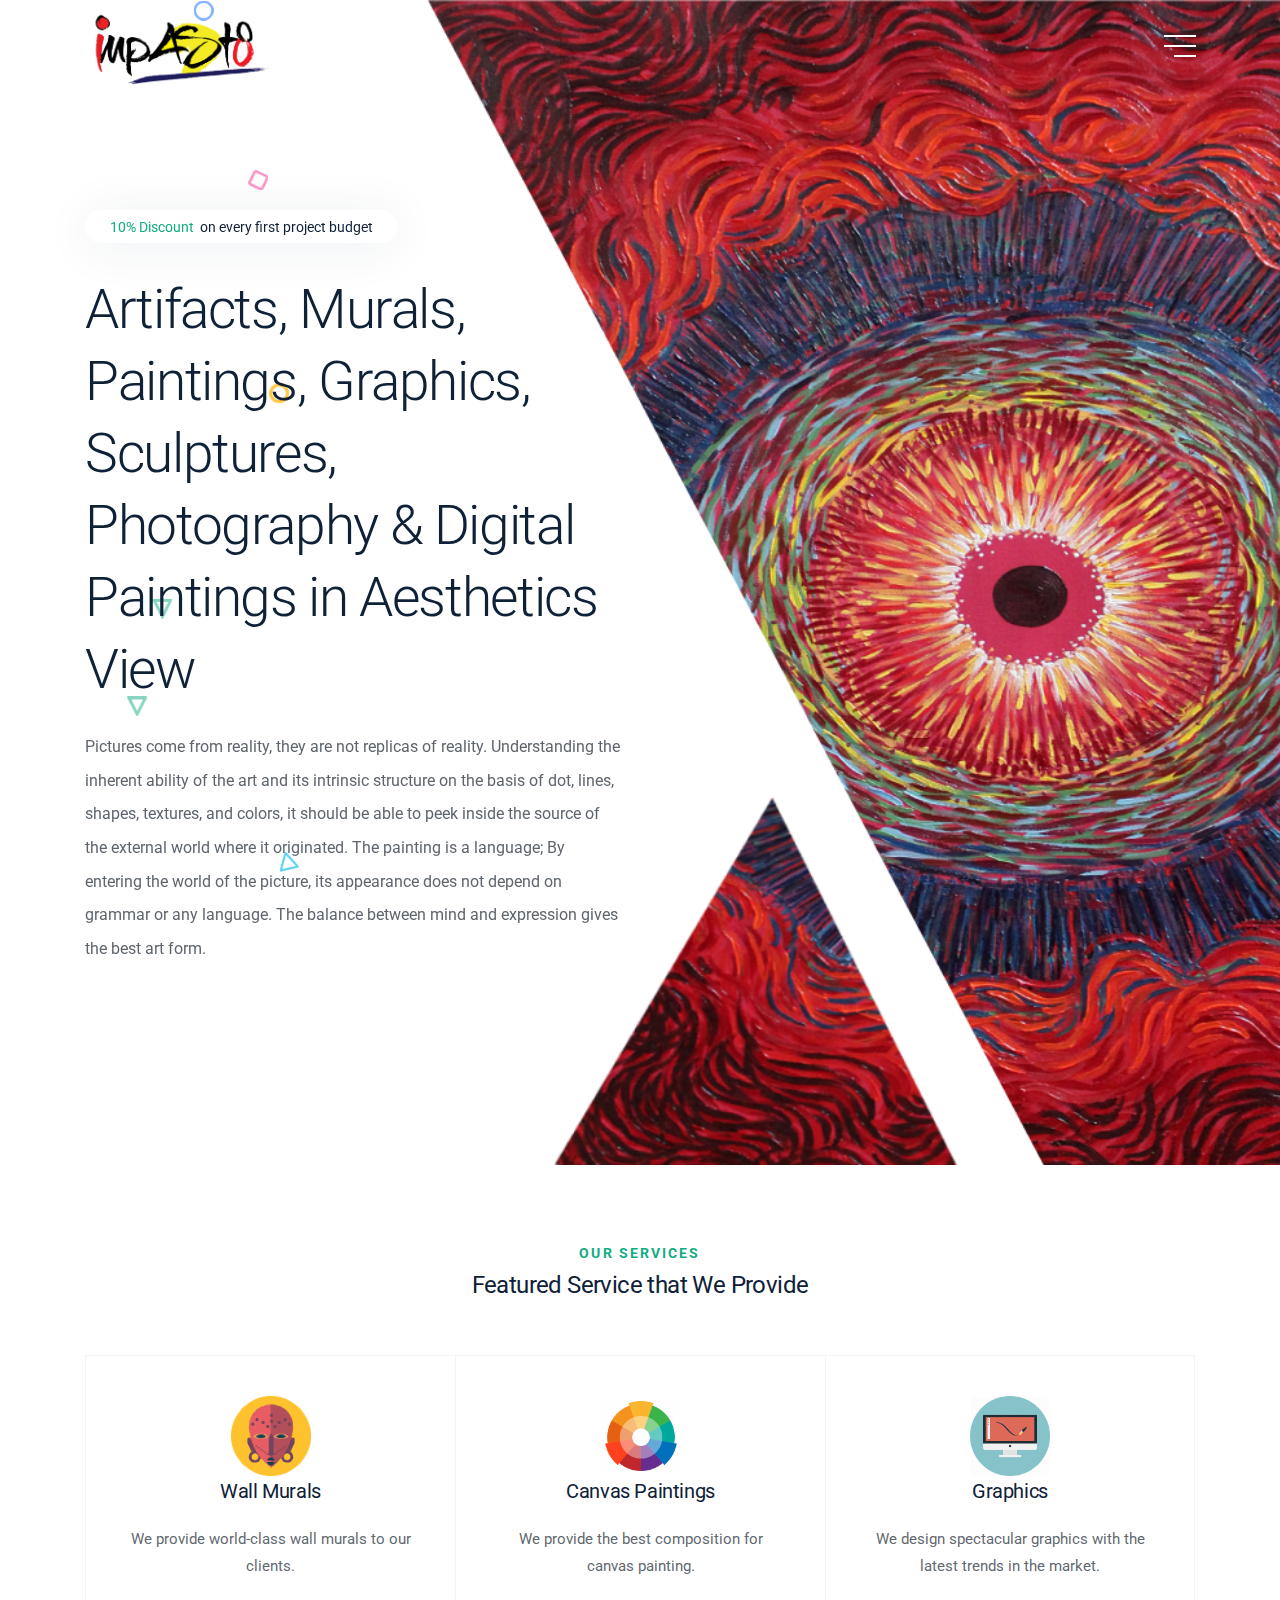
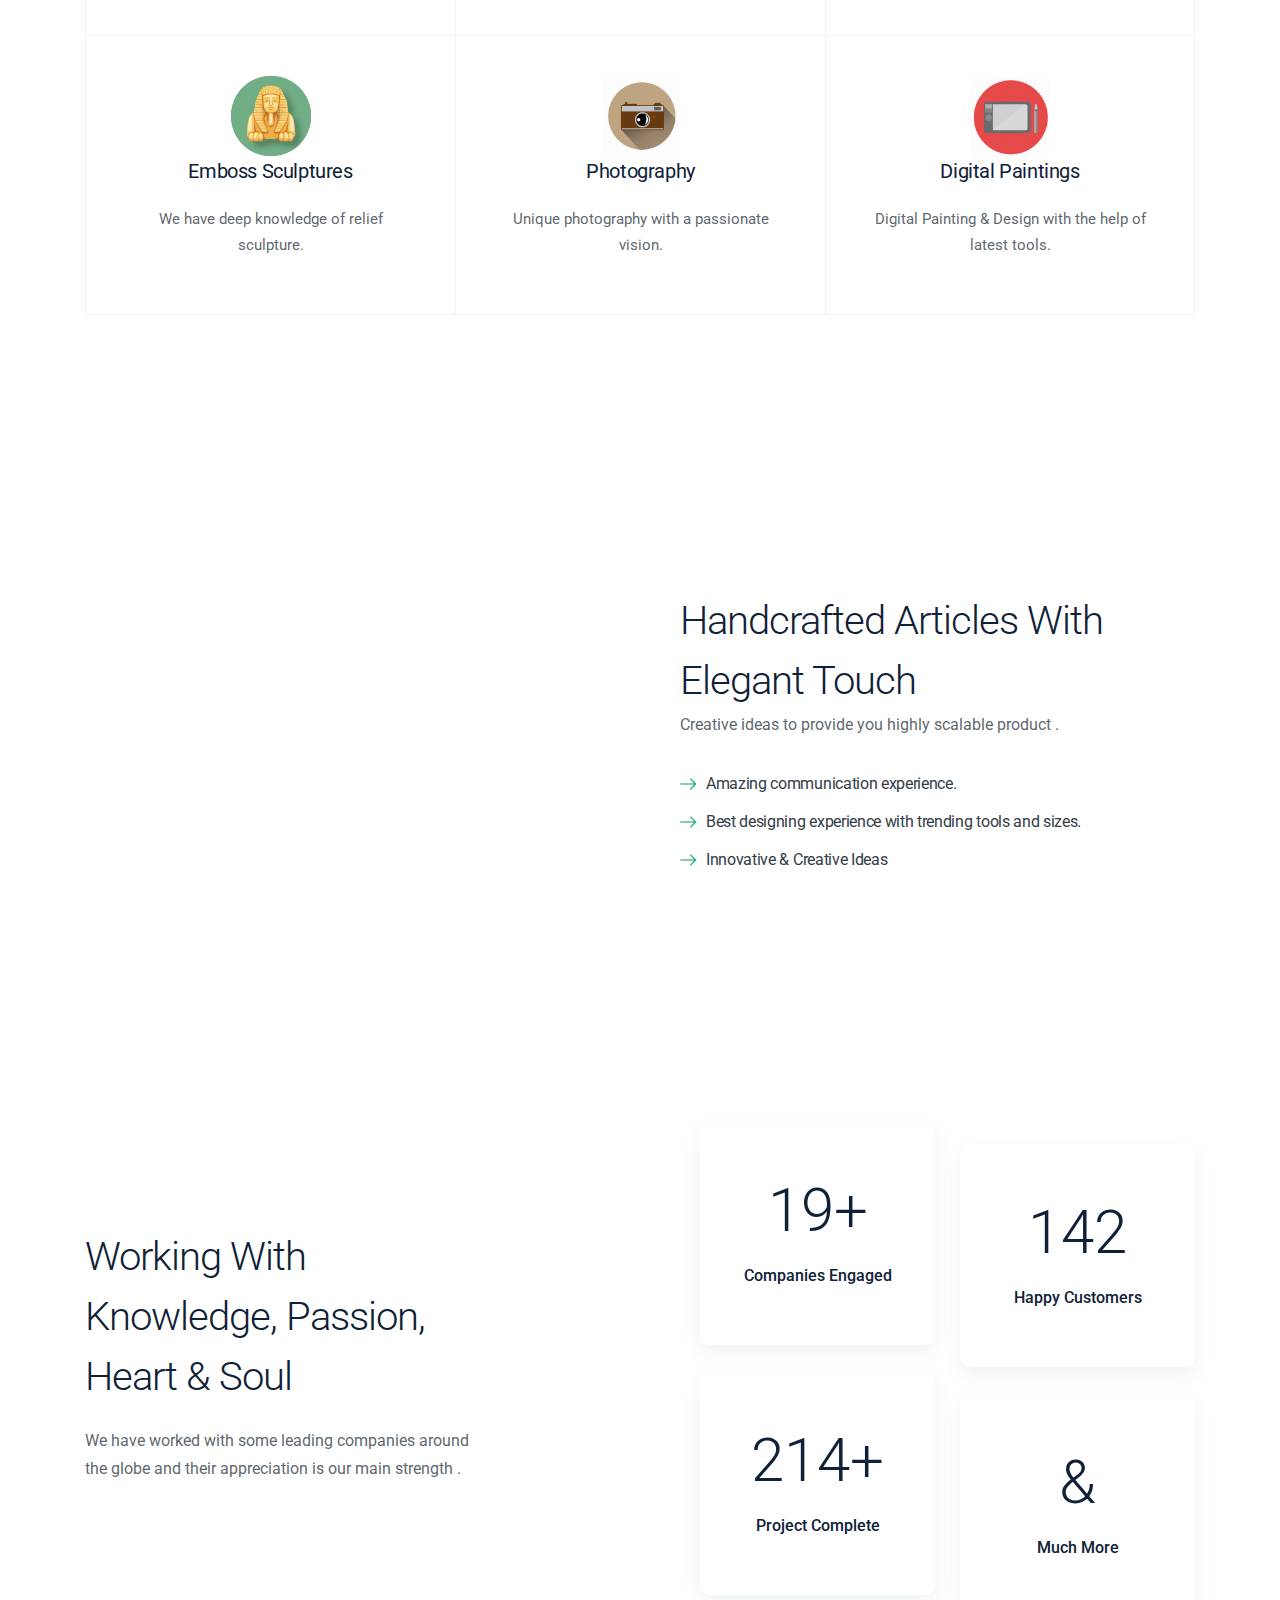
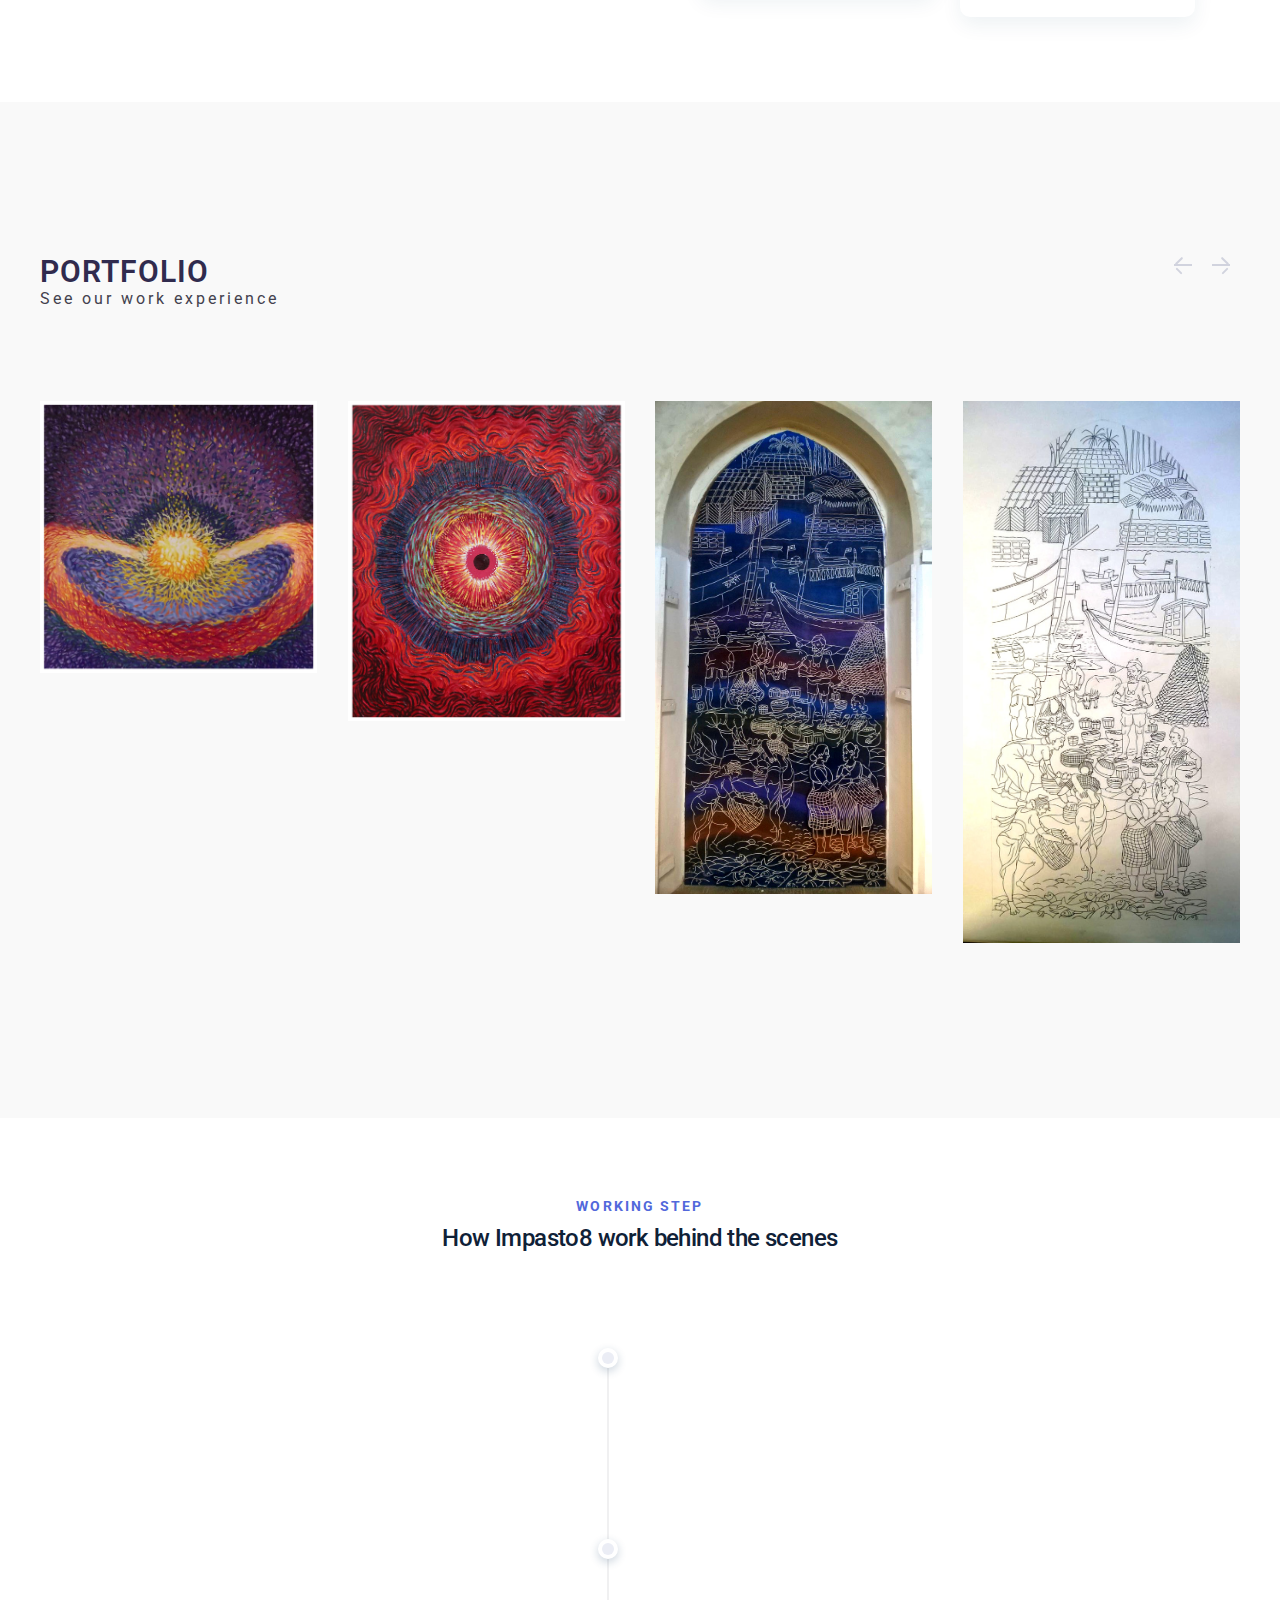
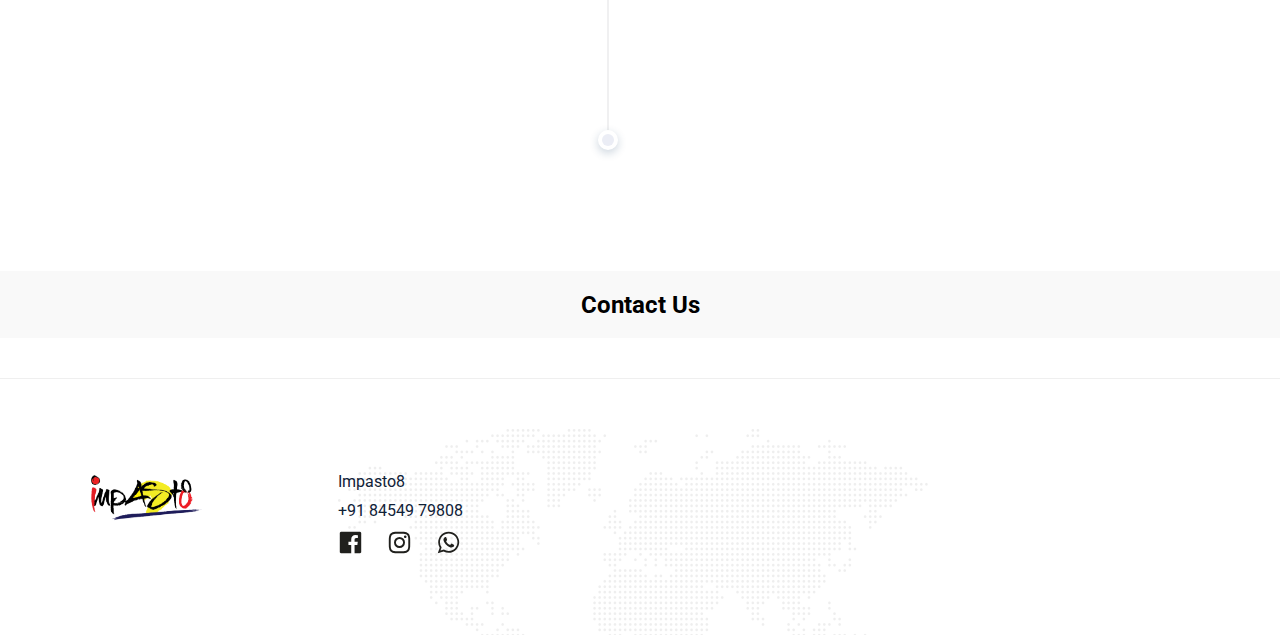
==== commit 2aa13229: "for github /impasto8 removed in index.html" ====
--- a/index.html
+++ b/index.html
@@ -1,4 +1,4 @@
-<!DOCTYPE html><html lang="en"><head><link rel="shortcut icon" type="image/x-icon" href="[data-uri]"/><meta charSet="utf-8" class="next-head"/><title class="next-head">Impasto8 | Artifacts, Oil Paintings, Sculptures, Photography to Aesthetics</title><meta name="theme-color" content="#10ac84" class="next-head"/><meta name="Description" content="React next landing page" class="next-head"/><meta name="viewport" content="width=device-width, initial-scale=1" class="next-head"/><link href="https://fonts.googleapis.com/css?family=Roboto:100,100i,300,300i,400,400i,500,500i,700,700i,900,900i" rel="stylesheet" class="next-head"/><link rel="preload" href="/impasto8/_next/static/~0MJCPAdSEvyWHBbFEnXc/pages/index.js" as="script"/><link rel="preload" href="/impasto8/_next/static/~0MJCPAdSEvyWHBbFEnXc/pages/_app.js" as="script"/><link rel="preload" href="/impasto8/_next/static/runtime/webpack-838b392324e3598684b5.js" as="script"/><link rel="preload" href="/impasto8/_next/static/chunks/commons.a83dc2f8a3f54c48d9f8.js" as="script"/><link rel="preload" href="/impasto8/_next/static/chunks/styles.9bc3c32dfee2d965eb01.js" as="script"/><link rel="preload" href="/impasto8/_next/static/runtime/main-138c741a8f8d5f907a7d.js" as="script"/><link rel="stylesheet" href="/impasto8/_next/static/css/commons.7d6a04fc.chunk.css"/><link rel="stylesheet" href="/impasto8/_next/static/css/styles.cb4fce69.chunk.css"/><style data-styled="aBSlq bZmLSr dfoNUL cXQXDQ kdaSVO fpEkbD hwHllv cvUctB hyAzjv iybpln kQgSmP zFQPo gKJYJv cfHfGm xlHRc kClTr jWLcZO kCuMGH hwXMzG kTKteP jSCqDy gneSMY fzopQN fKuCSG eGGRFC jPPLTe giNIZW inlslJ hHIyzr cygfKP bJBMRF dXfGtU bWzSk jhlcbG ePoNRH gHsyIl jJayvj geZxVO iELcpP feqTrj jVCnkW dKhLdV cjFkXE hoWBfZ eKaHpK eNQdpD lhDOnB hQkrge gZpNMF HeofO bXvYjb bDorO jnZjTw kgceFL iWpWfH NMxoO gJVLZn fVzGF thIdq bkdRKV krfqon ijIEqt Ptmsm duHjzP hTdpzO gNqXgT dxccKc kImDwT ikPTAE fKSfmK hWtTaV gjYiJh LxVJm hETFyy dvrXAX kTHKSN bGYZDp iwtBFk eagYGB" data-styled-version="4.2.0">
+<!DOCTYPE html><html lang="en"><head><link rel="shortcut icon" type="image/x-icon" href="[data-uri]"/><meta charSet="utf-8" class="next-head"/><title class="next-head">Impasto8 | Artifacts, Oil Paintings, Sculptures, Photography to Aesthetics</title><meta name="theme-color" content="#10ac84" class="next-head"/><meta name="Description" content="React next landing page" class="next-head"/><meta name="viewport" content="width=device-width, initial-scale=1" class="next-head"/><link href="https://fonts.googleapis.com/css?family=Roboto:100,100i,300,300i,400,400i,500,500i,700,700i,900,900i" rel="stylesheet" class="next-head"/><link rel="preload" href="/_next/static/~0MJCPAdSEvyWHBbFEnXc/pages/index.js" as="script"/><link rel="preload" href="/_next/static/~0MJCPAdSEvyWHBbFEnXc/pages/_app.js" as="script"/><link rel="preload" href="/_next/static/runtime/webpack-838b392324e3598684b5.js" as="script"/><link rel="preload" href="/_next/static/chunks/commons.a83dc2f8a3f54c48d9f8.js" as="script"/><link rel="preload" href="/_next/static/chunks/styles.9bc3c32dfee2d965eb01.js" as="script"/><link rel="preload" href="/_next/static/runtime/main-138c741a8f8d5f907a7d.js" as="script"/><link rel="stylesheet" href="/_next/static/css/commons.7d6a04fc.chunk.css"/><link rel="stylesheet" href="/_next/static/css/styles.cb4fce69.chunk.css"/><style data-styled="aBSlq bZmLSr dfoNUL cXQXDQ kdaSVO fpEkbD hwHllv cvUctB hyAzjv iybpln kQgSmP zFQPo gKJYJv cfHfGm xlHRc kClTr jWLcZO kCuMGH hwXMzG kTKteP jSCqDy gneSMY fzopQN fKuCSG eGGRFC jPPLTe giNIZW inlslJ hHIyzr cygfKP bJBMRF dXfGtU bWzSk jhlcbG ePoNRH gHsyIl jJayvj geZxVO iELcpP feqTrj jVCnkW dKhLdV cjFkXE hoWBfZ eKaHpK eNQdpD lhDOnB hQkrge gZpNMF HeofO bXvYjb bDorO jnZjTw kgceFL iWpWfH NMxoO gJVLZn fVzGF thIdq bkdRKV krfqon ijIEqt Ptmsm duHjzP hTdpzO gNqXgT dxccKc kImDwT ikPTAE fKSfmK hWtTaV gjYiJh LxVJm hETFyy dvrXAX kTHKSN bGYZDp iwtBFk eagYGB" data-styled-version="4.2.0">
 /* sc-component-id: sc-global-856885588 */
 ::selection{background:#333333;color:#ffffff;} html{box-sizing:border-box;-ms-overflow-style:scrollbar;} *,*::before,*::after{box-sizing:inherit;} *{-webkit-font-smoothing:antialiased;-moz-osx-font-smoothing:grayscale;} *:focus{outline:none;} html,html a,h1,h2,h3,h4,h5,h6,a,p,li,dl,th,dt,input,textarea,span,div{-webkit-font-smoothing:antialiased;-moz-osx-font-smoothing:grayscale;text-shadow:1px 1px 1px rgba(0,0,0,0.004);} body{margin:0;padding:0;overflow-x:hidden;-webkit-tap-highlight-color:transparent;} ul{margin:0;padding:0;} li{list-style-type:none;} a{-webkit-text-decoration:none;text-decoration:none;} a:hover{-webkit-text-decoration:none;text-decoration:none;} .reuseModalOverlay{z-index:99999 !important;} .reuseModalHolder{padding:0 !important;} .reuseModalHolder.demo_switcher_modal{border:0 !important;background-color:rgba(16,30,77,0.9) !important;} .reuseModalHolder.demo_switcher_modal .innerRndComponent{border-radius:8px !important;} button.modalCloseBtn{position:fixed !important;z-index:999991 !important;background-color:transparent !important;top:10px !important;right:10px !important;min-width:34px !important;min-height:34px !important;padding:0 !important;} button.modalCloseBtn span.btn-icon{font-size:22px !important;-webkit-transform:rotate(45deg) !important;-ms-transform:rotate(45deg) !important;transform:rotate(45deg) !important;} button.modalCloseBtn.alt{border-radius:50% !important;z-index:999999 !important;padding:0 !important;-webkit-transition:all 0.3s ease !important;transition:all 0.3s ease !important;top:25px !important;right:30px !important;min-width:40px !important;min-height:40px !important;} button.modalCloseBtn.alt span.btn-icon{font-size:20px !important;} button.modalCloseBtn.alt:hover{opacity:0.88 !important;}
 /* sc-component-id: sc-global-3572814798 */
@@ -30,7 +30,7 @@
 /* sc-component-id: style__ContainerWrapper-sc-14cnst2-0 */
 .zFQPo{margin-left:auto;margin-right:auto;padding-left:30px;padding-right:30px;} @media (min-width:768px){.zFQPo{max-width:750px;width:100%;}} @media (min-width:992px){.zFQPo{max-width:970px;width:100%;}} @media (min-width:1220px){.zFQPo{max-width:1170px;width:100%;}} @media (max-width:768px){}.gKJYJv{margin-left:auto;margin-right:auto;padding-left:0;padding-right:0;} @media (min-width:768px){.gKJYJv{max-width:750px;width:100%;}} @media (min-width:992px){.gKJYJv{max-width:970px;width:100%;}} @media (min-width:1220px){.gKJYJv{max-width:1200px;width:100%;}} @media (max-width:768px){.gKJYJv{padding-left:30px;padding-right:30px;}}
 /* sc-component-id: bannerSectionstyle__BannerWrapper-sc-1cq0dde-0 */
-.kQgSmP{padding-top:210px;padding-bottom:160px;background-image:url(/impasto8/_next/static/images/mod1-80bd345e486592c1624754fb58ab3f0f.png);background-size:cover;background-position:center;background-repeat:no-repeat;overflow:hidden;} @media only screen and (min-width:1367px){.kQgSmP{min-height:100vh;}} @media (max-width:990px){.kQgSmP{padding-top:150px;padding-bottom:100px;}} @media only screen and (max-width:480px){.kQgSmP{background:none;padding-top:130px;padding-bottom:60px;}} .kQgSmP .particle{position:absolute;width:50%;height:100%;top:0;left:0;overflow:hidden;} @media (max-width:990px){.kQgSmP .particle{display:none;}} @media only screen and (max-width:480px){.kQgSmP .particle{width:100%;}} .kQgSmP .row{position:relative;z-index:1;} .kQgSmP .button__wrapper{margin-top:40px;} .kQgSmP .button__wrapper .reusecore__button:first-child{-webkit-transition:all 0.3s ease;transition:all 0.3s ease;} .kQgSmP .button__wrapper .reusecore__button:first-child:hover{box-shadow:0px 9px 20px -5px rgba(16,172,132,0.57);}
+.kQgSmP{padding-top:210px;padding-bottom:160px;background-image:url(/_next/static/images/mod1-80bd345e486592c1624754fb58ab3f0f.png);background-size:cover;background-position:center;background-repeat:no-repeat;overflow:hidden;} @media only screen and (min-width:1367px){.kQgSmP{min-height:100vh;}} @media (max-width:990px){.kQgSmP{padding-top:150px;padding-bottom:100px;}} @media only screen and (max-width:480px){.kQgSmP{background:none;padding-top:130px;padding-bottom:60px;}} .kQgSmP .particle{position:absolute;width:50%;height:100%;top:0;left:0;overflow:hidden;} @media (max-width:990px){.kQgSmP .particle{display:none;}} @media only screen and (max-width:480px){.kQgSmP .particle{width:100%;}} .kQgSmP .row{position:relative;z-index:1;} .kQgSmP .button__wrapper{margin-top:40px;} .kQgSmP .button__wrapper .reusecore__button:first-child{-webkit-transition:all 0.3s ease;transition:all 0.3s ease;} .kQgSmP .button__wrapper .reusecore__button:first-child:hover{box-shadow:0px 9px 20px -5px rgba(16,172,132,0.57);}
 /* sc-component-id: bannerSectionstyle__DiscountLabel-sc-1cq0dde-1 */
 .bJBMRF{display:inline-block;border-radius:4em;padding:7px 25px;box-shadow:0px 4px 50px 0px rgba(22,53,76,0.08);margin-bottom:30px;background-color:#ffffff;} @media (max-width:767px){.bJBMRF{padding:7px 10px;}}
 /* sc-component-id: featureSectionstyle__FeatureSectionWrapper-sc-1jx8p8t-0 */
@@ -46,7 +46,7 @@
 /* sc-component-id: glidestyle__ButtonWrapper-ucht3k-2 */
 .ikPTAE{display:inline-block;}
 /* sc-component-id: footerstyle__FooterWrapper-sc-1hgjql1-0 */
-.iwtBFk{padding:80px 0;margin-top:40px;background-image:url(/impasto8/_next/static/images/footer-bg-6c398a2ed748b326cdce58b311f7b91b.png);background-repeat:no-repeat;background-position:center 50px;border-top:1px solid #efefef;overflow:hidden;} @media (max-width:990px){.iwtBFk{padding-bottom:30px;}} @media (max-width:767px){.iwtBFk{padding-bottom:10px;}}
+.iwtBFk{padding:80px 0;margin-top:40px;background-image:url(/_next/static/images/footer-bg-6c398a2ed748b326cdce58b311f7b91b.png);background-repeat:no-repeat;background-position:center 50px;border-top:1px solid #efefef;overflow:hidden;} @media (max-width:990px){.iwtBFk{padding-bottom:30px;}} @media (max-width:767px){.iwtBFk{padding-bottom:10px;}}
 /* sc-component-id: portfoliostyle__PrevButton-sc-160zim2-1 */
 .fKSfmK{position:relative;padding:18px 10px;cursor:pointer;} .fKSfmK:hover span{background:#3444f1;} @media (min-width:991px){.fKSfmK:hover span{width:100px;}} .fKSfmK span{width:18px;height:2px;background:#d1d3de;display:block;position:relative;-webkit-transition:0.3s cubic-bezier(0.445,0.05,0.55,0.95);transition:0.3s cubic-bezier(0.445,0.05,0.55,0.95);} .fKSfmK span:before,.fKSfmK span:after{content:'';display:block;height:2px;border-radius:2px;background:inherit;position:absolute;} .fKSfmK span:before{-webkit-transform:rotate(-45deg);-ms-transform:rotate(-45deg);transform:rotate(-45deg);top:-4px;left:0;width:10px;} .fKSfmK span:after{-webkit-transform:rotate(45deg);-ms-transform:rotate(45deg);transform:rotate(45deg);width:8px;bottom:-6px;left:1px;}
 /* sc-component-id: portfoliostyle__NextButton-sc-160zim2-2 */
@@ -60,4 +60,4 @@
 /* sc-component-id: timelinestyle__TimelineContent-sc-1yqj703-4 */
 .kTHKSN{margin-left:30px;} @media (max-width:480px){.kTHKSN{margin-left:20px;}}
 /* sc-component-id: timelinestyle__Hidden-sc-1yqj703-5 */
-.dvrXAX{overflow:hidden;}</style></head><body><div id="__next"><div class="agencystyle__AgencyWrapper-sc-1hrnmm5-0 aBSlq"><div class="sticky-outer-wrapper"><div class="sticky-inner-wrapper" style="position:relative;top:0px;z-index:9999"><nav class="reusecore__navbar navbarstyle__NavbarStyle-i4x6b2-0 bZmLSr"><div class="navbarstyle__Container-pory1x-0 dfoNUL"><a href="#" display="inline-block" class="sc-bwzfXH cXQXDQ"><img src="/impasto8/_next/static/images/logo-a45706baede80bd57e07848f49cdbd74.png" alt="Agency" width="200px" height="auto" class="sc-htpNat kdaSVO"/></a><div style="display:flex;align-items:center"><div class="reusecore-drawer__handler" style="display:inline-block"><button class="hamburgMenu__bar hamburgMenustyle__HamburgMenuWrapper-csrsng-0 iybpln" aria-label="hamburgMenu"><span></span><span></span><span></span></button></div></div></div></nav></div></div><section class="bannerSectionstyle__BannerWrapper-sc-1cq0dde-0 kQgSmP"><div class="particle"><canvas style="width:100%;height:100%"></canvas></div><div class="container style__ContainerWrapper-sc-14cnst2-0 zFQPo"><div class="row sc-ifAKCX cfHfGm"><div class="col sc-ifAKCX xlHRc" width="100%,70%,60%,50%"><div class="bannerSectionstyle__DiscountLabel-sc-1cq0dde-1 bJBMRF"><span font-size="14px" color="#10AC84" class="sc-bdVaJa dXfGtU">10% Discount</span><span font-size="14px" color="#0f2137" class="sc-bdVaJa bWzSk">on every first project budget</span></div><div class="feature__block icon_top featureBlockstyle__FeatureBlockWrapper-sc-1qembwt-0 hoWBfZ"><div class="content__wrapper featureBlockstyle__ContentWrapper-sc-1qembwt-2 eNQdpD"><h2 font-size="26px,34px,42px,55px" font-weight="300" color="#0f2137" letter-spacing="-0.025em" class="sc-bxivhb hQkrge">Artifacts, Murals, Paintings, Graphics, Sculptures, Photography &amp; Digital Paintings in Aesthetics View</h2><p font-size="16px" color="#343d48cc" class="sc-bdVaJa jhlcbG">Pictures come from reality, they are not replicas of reality.  Understanding the inherent ability of the art and its intrinsic structure on the basis of dot, lines, shapes, textures, and colors, it should be able to peek inside the source of the external world where it originated. The painting is a language;  By entering the world of the picture, its appearance does not depend on grammar or any language.  The balance between mind and expression gives the best art form.</p><div class="button__wrapper featureBlockstyle__ButtonWrapper-sc-1qembwt-3 gJVLZn"></div></div></div></div></div></div></section><section id="featureSection" class="featureSectionstyle__FeatureSectionWrapper-sc-1jx8p8t-0 fVzGF"><div class="container style__ContainerWrapper-sc-14cnst2-0 zFQPo"><div class="sc-ifAKCX kClTr"><span display="block" font-size="14px" letter-spacing="0.15em" font-weight="700" color="#10ac84" class="sc-bdVaJa ePoNRH">OUR SERVICES</span><h2 font-size="20px,24px" font-weight="400" color="#0f2137" letter-spacing="-0.025em" class="sc-bxivhb gZpNMF">Featured Service that We Provide</h2></div><div class="row sc-ifAKCX jWLcZO"><div class="col sc-ifAKCX kCuMGH" width="1,0.5,0.5,0.3333333333333333"><div class="feature__block icon_top featureBlockstyle__FeatureBlockWrapper-sc-1qembwt-0 eKaHpK"><img src="[data-uri]" style="height:80px;width:80px;display:flex;margin:0 auto"/><div class="content__wrapper featureBlockstyle__ContentWrapper-sc-1qembwt-2 lhDOnB"><h2 font-size="18px,20px" font-weight="400" color="#0f2137" letter-spacing="-0.020em" class="sc-bxivhb HeofO">Wall Murals</h2><p font-size="15px" color="#343d48cc" class="sc-bdVaJa gHsyIl">We provide world-class wall murals to our clients.</p></div></div></div><div class="col sc-ifAKCX kCuMGH" width="1,0.5,0.5,0.3333333333333333"><div class="feature__block icon_top featureBlockstyle__FeatureBlockWrapper-sc-1qembwt-0 eKaHpK"><img src="/impasto8/_next/static/images/canvas-paint-df146a1492a8e9cd15bc70435256682b.png" style="height:80px;width:80px;display:flex;margin:0 auto"/><div class="content__wrapper featureBlockstyle__ContentWrapper-sc-1qembwt-2 lhDOnB"><h2 font-size="18px,20px" font-weight="400" color="#0f2137" letter-spacing="-0.020em" class="sc-bxivhb HeofO">Canvas Paintings</h2><p font-size="15px" color="#343d48cc" class="sc-bdVaJa gHsyIl">We provide the best composition for canvas painting.</p></div></div></div><div class="col sc-ifAKCX kCuMGH" width="1,0.5,0.5,0.3333333333333333"><div class="feature__block icon_top featureBlockstyle__FeatureBlockWrapper-sc-1qembwt-0 eKaHpK"><img src="/impasto8/_next/static/images/graphics-c743547e4406a06d8643e0ee2b008926.png" style="height:80px;width:80px;display:flex;margin:0 auto"/><div class="content__wrapper featureBlockstyle__ContentWrapper-sc-1qembwt-2 lhDOnB"><h2 font-size="18px,20px" font-weight="400" color="#0f2137" letter-spacing="-0.020em" class="sc-bxivhb HeofO">Graphics</h2><p font-size="15px" color="#343d48cc" class="sc-bdVaJa gHsyIl">We design spectacular graphics with the latest trends in the market.</p></div></div></div><div class="col sc-ifAKCX kCuMGH" width="1,0.5,0.5,0.3333333333333333"><div class="feature__block icon_top featureBlockstyle__FeatureBlockWrapper-sc-1qembwt-0 eKaHpK"><img src="/impasto8/_next/static/images/emboss-b150da2ae5468781d61f0a2d1021046f.png" style="height:80px;width:80px;display:flex;margin:0 auto"/><div class="content__wrapper featureBlockstyle__ContentWrapper-sc-1qembwt-2 lhDOnB"><h2 font-size="18px,20px" font-weight="400" color="#0f2137" letter-spacing="-0.020em" class="sc-bxivhb HeofO">Emboss Sculptures</h2><p font-size="15px" color="#343d48cc" class="sc-bdVaJa gHsyIl">We have deep knowledge of relief sculpture.</p></div></div></div><div class="col sc-ifAKCX kCuMGH" width="1,0.5,0.5,0.3333333333333333"><div class="feature__block icon_top featureBlockstyle__FeatureBlockWrapper-sc-1qembwt-0 eKaHpK"><img src="/impasto8/_next/static/images/camera-2441ee38aab6033833877f2e224b92f2.png" style="height:80px;width:80px;display:flex;margin:0 auto"/><div class="content__wrapper featureBlockstyle__ContentWrapper-sc-1qembwt-2 lhDOnB"><h2 font-size="18px,20px" font-weight="400" color="#0f2137" letter-spacing="-0.020em" class="sc-bxivhb HeofO">Photography</h2><p font-size="15px" color="#343d48cc" class="sc-bdVaJa gHsyIl">Unique photography with a passionate vision.</p></div></div></div><div class="col sc-ifAKCX kCuMGH" width="1,0.5,0.5,0.3333333333333333"><div class="feature__block icon_top featureBlockstyle__FeatureBlockWrapper-sc-1qembwt-0 eKaHpK"><img src="/impasto8/_next/static/images/digital-icon-f040a879daa4a3eaf5287e3e4cb5f156.png" style="height:80px;width:80px;display:flex;margin:0 auto"/><div class="content__wrapper featureBlockstyle__ContentWrapper-sc-1qembwt-2 lhDOnB"><h2 font-size="18px,20px" font-weight="400" color="#0f2137" letter-spacing="-0.020em" class="sc-bxivhb HeofO">Digital Paintings</h2><p font-size="15px" color="#343d48cc" class="sc-bdVaJa gHsyIl">Digital Painting &amp; Design with the help of latest tools.</p></div></div></div></div></div></section><section id="AboutUsSection" class="aboutUsSectionstyle__AboutUsSectionWrapper-y7yog9-0 thIdq"><div class="row sc-ifAKCX jWLcZO"><div class="col sc-ifAKCX hwXMzG" width="1,100%,50%"><div class="group-gallery sc-EHOje bkdRKV"><div class="col1 sc-ifAKCX kTKteP"><div class="react-reveal"><img src="/impasto8/_next/static/images/2-42fbfe2b2aa13581365352418b8ad10c.png" alt="Feature Image" style="border-radius:0px 10px 10px 0px;box-shadow:2px 2px 15px 0px rgba(65, 83, 94, 0.53)" class="sc-htpNat fpEkbD"/></div><div class="react-reveal"><img src="/impasto8/_next/static/images/3-3cdff8c9f8434216cd1e1fa7e9b08d46.png" alt="Feature Image" style="border-radius:0px 10px 10px 0px;box-shadow:2px 2px 15px 0px rgba(65, 83, 94, 0.53)" class="sc-htpNat fpEkbD"/></div></div><div class="col2 sc-ifAKCX kTKteP" style="margin-top:-50px"><div class="react-reveal"><img src="/impasto8/_next/static/images/5-4508d8100acfc76862770e252c40ffac.png" alt="Feature Image" style="border-radius:10px;box-shadow:2px 2px 15px 0px rgba(65, 83, 94, 0.53)" class="sc-htpNat fpEkbD"/></div></div></div></div><div class="col sc-ifAKCX hwXMzG" width="1,100%,50%"><div class="sc-ifAKCX jSCqDy"><div class="feature__block icon_top featureBlockstyle__FeatureBlockWrapper-sc-1qembwt-0 hoWBfZ"><div class="content__wrapper featureBlockstyle__ContentWrapper-sc-1qembwt-2 eNQdpD"><h2 font-size="26px,26px,30px,40px" font-weight="300" color="#0f2137" letter-spacing="-0.025em" class="sc-bxivhb bXvYjb">Handcrafted Articles With Elegant Touch</h2><p font-size="16px" color="#343d48cc" class="sc-bdVaJa jJayvj">Creative ideas to provide you highly scalable product . </p></div></div></div><div class="sc-ifAKCX jSCqDy"><div class="feature__block icon_left featureBlockstyle__FeatureBlockWrapper-sc-1qembwt-0 hoWBfZ"><div class="icon__wrapper featureBlockstyle__IconWrapper-sc-1qembwt-1 ijIEqt"><i class="flaticon-next"></i></div><div class="content__wrapper featureBlockstyle__ContentWrapper-sc-1qembwt-2 eNQdpD"><h2 font-size="16px" font-weight="400" color="#343d48" letter-spacing="-0.020em" class="sc-bxivhb bDorO">Amazing communication experience.</h2></div></div><div class="feature__block icon_left featureBlockstyle__FeatureBlockWrapper-sc-1qembwt-0 hoWBfZ"><div class="icon__wrapper featureBlockstyle__IconWrapper-sc-1qembwt-1 ijIEqt"><i class="flaticon-next"></i></div><div class="content__wrapper featureBlockstyle__ContentWrapper-sc-1qembwt-2 eNQdpD"><h2 font-size="16px" font-weight="400" color="#343d48" letter-spacing="-0.020em" class="sc-bxivhb bDorO">Best designing experience with trending tools and sizes.</h2></div></div><div class="feature__block icon_left featureBlockstyle__FeatureBlockWrapper-sc-1qembwt-0 hoWBfZ"><div class="icon__wrapper featureBlockstyle__IconWrapper-sc-1qembwt-1 ijIEqt"><i class="flaticon-next"></i></div><div class="content__wrapper featureBlockstyle__ContentWrapper-sc-1qembwt-2 eNQdpD"><h2 font-size="16px" font-weight="400" color="#343d48" letter-spacing="-0.020em" class="sc-bxivhb bDorO">Innovative &amp; Creative Ideas</h2></div></div></div></div></div></section><section id="workHistorySection" class="workHistorystyle__WorkHistoryWrapper-sc-1uh6mjc-0 Ptmsm"><div class="container style__ContainerWrapper-sc-14cnst2-0 zFQPo"><div class="row sc-ifAKCX gneSMY"><div class="col sc-ifAKCX fzopQN" width="1,1,0.5,0.5"><div class="feature__block icon_top featureBlockstyle__FeatureBlockWrapper-sc-1qembwt-0 hoWBfZ"><div class="content__wrapper featureBlockstyle__ContentWrapper-sc-1qembwt-2 eNQdpD"><h2 font-size="26px,26px,30px,40px" font-weight="300" color="#0f2137" letter-spacing="-0.025em" class="sc-bxivhb jnZjTw">Working With Knowledge, Passion, Heart &amp; Soul </h2><p font-size="16px" color="#343d48cc" class="sc-bdVaJa jJayvj">We have worked with some leading companies around the globe and their appreciation is our main strength .</p></div></div></div><div class="col sc-ifAKCX fzopQN" width="1,1,0.5,0.5"><div class="workHistorystyle__CounterUpArea-sc-1uh6mjc-1 duHjzP"><div class="card sc-EHOje krfqon"><h3><span></span>+</h3><p class="sc-bdVaJa geZxVO">Companies Engaged</p></div><div class="card sc-EHOje krfqon"><h3><span></span></h3><p class="sc-bdVaJa geZxVO">Happy Customers</p></div><div class="card sc-EHOje krfqon"><h3><span></span>+</h3><p class="sc-bdVaJa geZxVO">Project Complete</p></div><div class="card sc-EHOje krfqon"><h3>&amp;</h3><p class="sc-bdVaJa geZxVO">Much More</p></div></div></div></div></div></section><section id="awards_section" class="awardsstyle__AwardSectionWrapper-sc-65za84-0 hTdpzO"><div class="container style__ContainerWrapper-sc-14cnst2-0 gKJYJv" width="1200px"><div width="100%,100%,60%,50%,50%" class="sc-ifAKCX fKuCSG"><h2 font-size="22px,26px,26px,30px,30px" font-weight="600" color="#302b4e" style="letter-spacing:1px" class="sc-bxivhb kgceFL">PORTFOLIO</h2><p font-size="15px,16px" font-weight="400" color="#43414e" style="margin-top:-25px;letter-spacing:3px" class="sc-bdVaJa iELcpP">See our work experience</p></div><div class="glide glidestyle__GlideWrapper-ucht3k-0 gNqXgT" id="awards-carousel"><div class="glide__track" data-glide-el="track"><ul class="glide__slides"><li class="glide__slide glidestyle__GlideSlideWrapper-ucht3k-1 dxccKc"><img src="/impasto8/_next/static/images/17-c8bc7d475712684ae3410ed5fab5f65e.jpg" alt="award-logo-0" class="sc-htpNat hwHllv"/></li><li class="glide__slide glidestyle__GlideSlideWrapper-ucht3k-1 dxccKc"><img src="/impasto8/_next/static/images/18-6347f16b5f131867ae4551ec6d2a29f7.jpg" alt="award-logo-1" class="sc-htpNat hwHllv"/></li><li class="glide__slide glidestyle__GlideSlideWrapper-ucht3k-1 dxccKc"><img src="/impasto8/_next/static/images/16-1ea9b1699056008167b523aa71c96f3b.jpg" alt="award-logo-2" class="sc-htpNat hwHllv"/></li><li class="glide__slide glidestyle__GlideSlideWrapper-ucht3k-1 dxccKc"><img src="/impasto8/_next/static/images/15-8891b79f7fdb376f2006fc82f780d154.jpg" alt="award-logo-3" class="sc-htpNat hwHllv"/></li></ul></div><div class="glide__controls glidestyle__ButtonControlWrapper-ucht3k-3 kImDwT" data-glide-el="controls"><div class="glide__prev--area glidestyle__ButtonWrapper-ucht3k-2 ikPTAE" data-glide-dir="&lt;"><div class="portfoliostyle__PrevButton-sc-160zim2-1 fKSfmK"><span></span></div></div><div class="glide__next--area glidestyle__ButtonWrapper-ucht3k-2 ikPTAE" data-glide-dir="&gt;"><div class="portfoliostyle__NextButton-sc-160zim2-2 hWtTaV"><span></span></div></div></div></div></div></section><section id="timeline" class="sc-ifAKCX eGGRFC"><div class="container style__ContainerWrapper-sc-14cnst2-0 zFQPo"><div class="sc-ifAKCX jPPLTe"><span display="block" font-size="14px" letter-spacing="0.15em" font-weight="700" color="#5268db" class="sc-bdVaJa feqTrj">WORKING STEP</span><h2 font-size="20px,24px" font-weight="500" color="#0f2137" letter-spacing="-0.025em" class="sc-bxivhb iWpWfH">How Impasto8 work behind the scenes</h2></div><div class="sc-ifAKCX cfHfGm"><div width="100%,100%,45%,50%,45%" class="sc-ifAKCX giNIZW"><div class="react-reveal"><img src="/impasto8/_next/static/images/strock-1b87ef1fe8006444a9f4089a989a8094.png" alt="Illustration" class="sc-htpNat cvUctB"/></div></div><div width="100%,100%,55%,50%,55%" class="sc-ifAKCX inlslJ"><div class="timelinestyle__TimelineWrapper-sc-1yqj703-0 gjYiJh"><div class="timelinestyle__TimelineItem-sc-1yqj703-2 LxVJm"><div class="timelinestyle__TimelineIndex-sc-1yqj703-3 hETFyy"><div class="timelinestyle__Hidden-sc-1yqj703-5 dvrXAX"><div class="react-reveal"><span font-size="36px,42px,52px,56px,72px" font-weight="300" color="#eaebec" display="block" class="sc-bdVaJa jVCnkW">01</span></div></div></div><div class="timelinestyle__TimelineContent-sc-1yqj703-4 kTHKSN"><div class="timelinestyle__Hidden-sc-1yqj703-5 dvrXAX"><div class="react-reveal"><h2 font-size="16px,17px,18px,18px,20px" font-weight="500" color="#0f2137" letter-spacing="-0.025em" class="sc-bxivhb NMxoO">Interaction for project</h2></div></div><div class="timelinestyle__Hidden-sc-1yqj703-5 dvrXAX"><div class="react-reveal"><p font-size="14px,15px,15px,15px,16px" color="#5d646d" class="sc-bdVaJa dKhLdV">We respect our customer opinions and deals with them with perfect interaction.</p></div></div></div><div class="timelinestyle__TimelineDot-sc-1yqj703-1 bGYZDp"></div></div><div class="timelinestyle__TimelineItem-sc-1yqj703-2 LxVJm"><div class="timelinestyle__TimelineIndex-sc-1yqj703-3 hETFyy"><div class="timelinestyle__Hidden-sc-1yqj703-5 dvrXAX"><div class="react-reveal"><span font-size="36px,42px,52px,56px,72px" font-weight="300" color="#eaebec" display="block" class="sc-bdVaJa jVCnkW">02</span></div></div></div><div class="timelinestyle__TimelineContent-sc-1yqj703-4 kTHKSN"><div class="timelinestyle__Hidden-sc-1yqj703-5 dvrXAX"><div class="react-reveal"><h2 font-size="16px,17px,18px,18px,20px" font-weight="500" color="#0f2137" letter-spacing="-0.025em" class="sc-bxivhb NMxoO">Plan &amp; Design for project</h2></div></div><div class="timelinestyle__Hidden-sc-1yqj703-5 dvrXAX"><div class="react-reveal"><p font-size="14px,15px,15px,15px,16px" color="#5d646d" class="sc-bdVaJa dKhLdV">We provide the best Design by following the latest trends of the market .</p></div></div></div><div class="timelinestyle__TimelineDot-sc-1yqj703-1 bGYZDp"></div></div><div class="timelinestyle__TimelineItem-sc-1yqj703-2 LxVJm"><div class="timelinestyle__TimelineIndex-sc-1yqj703-3 hETFyy"><div class="timelinestyle__Hidden-sc-1yqj703-5 dvrXAX"><div class="react-reveal"><span font-size="36px,42px,52px,56px,72px" font-weight="300" color="#eaebec" display="block" class="sc-bdVaJa jVCnkW">03</span></div></div></div><div class="timelinestyle__TimelineContent-sc-1yqj703-4 kTHKSN"><div class="timelinestyle__Hidden-sc-1yqj703-5 dvrXAX"><div class="react-reveal"><h2 font-size="16px,17px,18px,18px,20px" font-weight="500" color="#0f2137" letter-spacing="-0.025em" class="sc-bxivhb NMxoO">Negotiation about project</h2></div></div><div class="timelinestyle__Hidden-sc-1yqj703-5 dvrXAX"><div class="react-reveal"><p font-size="14px,15px,15px,15px,16px" color="#5d646d" class="sc-bdVaJa dKhLdV">After the negotiation is done , We start to build the project with latest designs .</p></div></div></div><div class="timelinestyle__TimelineDot-sc-1yqj703-1 bGYZDp"></div></div></div></div></div></div></section><div id="contactUs" style="display:flex;justify-content:center;flex-direction:column;align-items:center;background:#f9f9f9"><h2>Contact Us</h2><div class="inbound-form-wrapper" style="width:100%;min-width:300px;max-width:500px" id="form_2259" data-path="https://app.99inbound.com/i/3f6504d5-e102-4f0e-9783-11c9df36fc43" data-token="WrpSpDjZwLp0WzHUQzmfHwtt"></div></div><script type="text/javascript" src="https://app.99inbound.com/99inbound.js"></script><section id="footerSection" class="footerstyle__FooterWrapper-sc-1hgjql1-0 iwtBFk"><div class="container style__ContainerWrapper-sc-14cnst2-0 zFQPo"><div class="row sc-ifAKCX hHIyzr"><div class="col sc-ifAKCX cygfKP" width="100%,30%,35%,23%"><a href="#" display="inline-block" class="sc-bwzfXH cXQXDQ"><img src="/impasto8/_next/static/images/logo-a45706baede80bd57e07848f49cdbd74.png" alt="Agency" width="128px" class="sc-htpNat hyAzjv"/></a></div><div class="col sc-ifAKCX cygfKP" width="100%,30%,35%,23%"><p color="#0f2137" font-size="16px" class="sc-bdVaJa cjFkXE">Impasto8</p><p color="#0f2137" font-size="16px" class="sc-bdVaJa cjFkXE">+91 84549 79808</p><div class="copyright_section copyrightSectionstyle__CopyrightWrapper-tzntj9-0 eagYGB"><ul><li><a target="_blank" href="https://www.facebook.com/Impasto8-109753523872608/"><i fill="currentColor" style="display:inline-block"><svg fill="currentColor" style="display:inline-block;vertical-align:middle" height="25" width="25" viewBox="0 0 1536 1792"><path d="M1451 128q35 0 60 25t25 60v1366q0 35-25 60t-60 25h-391v-595h199l30-232h-229v-148q0-56 23.5-84t91.5-28l122-1v-207q-63-9-178-9-136 0-217.5 80t-81.5 226v171h-200v232h200v595h-735q-35 0-60-25t-25-60v-1366q0-35 25-60t60-25h1366z"></path></svg></i></a></li><li><a target="_blank" href="https://www.instagram.com/impasto8/"><i fill="currentColor" style="display:inline-block"><svg fill="currentColor" style="display:inline-block;vertical-align:middle" height="25" width="25" viewBox="0 0 1536 1792"><path d="M1024 896q0-106-75-181t-181-75-181 75-75 181 75 181 181 75 181-75 75-181zM1162 896q0 164-115 279t-279 115-279-115-115-279 115-279 279-115 279 115 115 279zM1270 486q0 38-27 65t-65 27-65-27-27-65 27-65 65-27 65 27 27 65zM768 266q-7 0-76.5-0.5t-105.5 0-96.5 3-103 10-71.5 18.5q-50 20-88 58t-58 88q-11 29-18.5 71.5t-10 103-3 96.5 0 105.5 0.5 76.5-0.5 76.5 0 105.5 3 96.5 10 103 18.5 71.5q20 50 58 88t88 58q29 11 71.5 18.5t103 10 96.5 3 105.5 0 76.5-0.5 76.5 0.5 105.5 0 96.5-3 103-10 71.5-18.5q50-20 88-58t58-88q11-29 18.5-71.5t10-103 3-96.5 0-105.5-0.5-76.5 0.5-76.5 0-105.5-3-96.5-10-103-18.5-71.5q-20-50-58-88t-88-58q-29-11-71.5-18.5t-103-10-96.5-3-105.5 0-76.5 0.5zM1536 896q0 229-5 317-10 208-124 322t-322 124q-88 5-317 5t-317-5q-208-10-322-124t-124-322q-5-88-5-317t5-317q10-208 124-322t322-124q88-5 317-5t317 5q208 10 322 124t124 322q5 88 5 317z"></path></svg></i></a></li><li><a target="_blank" href="https://wa.me/918454979808/"><i fill="currentColor" style="display:inline-block"><svg fill="currentColor" style="display:inline-block;vertical-align:middle" height="25" width="25" viewBox="0 0 1536 1792"><path d="M985 974q13 0 97.5 44t89.5 53q2 5 2 15 0 33-17 76-16 39-71 65.5t-102 26.5q-57 0-190-62-98-45-170-118t-148-185q-72-107-71-194v-8q3-91 74-158 24-22 52-22 6 0 18 1.5t19 1.5q19 0 26.5 6.5t15.5 27.5q8 20 33 88t25 75q0 21-34.5 57.5t-34.5 46.5q0 7 5 15 34 73 102 137 56 53 151 101 12 7 22 7 15 0 54-48.5t52-48.5zM782 1504q127 0 243.5-50t200.5-134 134-200.5 50-243.5-50-243.5-134-200.5-200.5-134-243.5-50-243.5 50-200.5 134-134 200.5-50 243.5q0 203 120 368l-79 233 242-77q158 104 345 104zM782 122q153 0 292.5 60t240.5 161 161 240.5 60 292.5-60 292.5-161 240.5-240.5 161-292.5 60q-195 0-365-94l-417 134 136-405q-108-178-108-389 0-153 60-292.5t161-240.5 240.5-161 292.5-60z"></path></svg></i></a></li></ul></div></div></div></div></section></div></div><script id="__NEXT_DATA__" type="application/json">{"props":{},"page":"/","query":{},"buildId":"~0MJCPAdSEvyWHBbFEnXc","nextExport":true}</script><script async="" id="__NEXT_PAGE__/" src="/impasto8/_next/static/~0MJCPAdSEvyWHBbFEnXc/pages/index.js"></script><script async="" id="__NEXT_PAGE__/_app" src="/impasto8/_next/static/~0MJCPAdSEvyWHBbFEnXc/pages/_app.js"></script><script src="/impasto8/_next/static/runtime/webpack-838b392324e3598684b5.js" async=""></script><script src="/impasto8/_next/static/chunks/commons.a83dc2f8a3f54c48d9f8.js" async=""></script><script src="/impasto8/_next/static/chunks/styles.9bc3c32dfee2d965eb01.js" async=""></script><script src="/impasto8/_next/static/runtime/main-138c741a8f8d5f907a7d.js" async=""></script></body></html>+.dvrXAX{overflow:hidden;}</style></head><body><div id="__next"><div class="agencystyle__AgencyWrapper-sc-1hrnmm5-0 aBSlq"><div class="sticky-outer-wrapper"><div class="sticky-inner-wrapper" style="position:relative;top:0px;z-index:9999"><nav class="reusecore__navbar navbarstyle__NavbarStyle-i4x6b2-0 bZmLSr"><div class="navbarstyle__Container-pory1x-0 dfoNUL"><a href="#" display="inline-block" class="sc-bwzfXH cXQXDQ"><img src="/_next/static/images/logo-a45706baede80bd57e07848f49cdbd74.png" alt="Agency" width="200px" height="auto" class="sc-htpNat kdaSVO"/></a><div style="display:flex;align-items:center"><div class="reusecore-drawer__handler" style="display:inline-block"><button class="hamburgMenu__bar hamburgMenustyle__HamburgMenuWrapper-csrsng-0 iybpln" aria-label="hamburgMenu"><span></span><span></span><span></span></button></div></div></div></nav></div></div><section class="bannerSectionstyle__BannerWrapper-sc-1cq0dde-0 kQgSmP"><div class="particle"><canvas style="width:100%;height:100%"></canvas></div><div class="container style__ContainerWrapper-sc-14cnst2-0 zFQPo"><div class="row sc-ifAKCX cfHfGm"><div class="col sc-ifAKCX xlHRc" width="100%,70%,60%,50%"><div class="bannerSectionstyle__DiscountLabel-sc-1cq0dde-1 bJBMRF"><span font-size="14px" color="#10AC84" class="sc-bdVaJa dXfGtU">10% Discount</span><span font-size="14px" color="#0f2137" class="sc-bdVaJa bWzSk">on every first project budget</span></div><div class="feature__block icon_top featureBlockstyle__FeatureBlockWrapper-sc-1qembwt-0 hoWBfZ"><div class="content__wrapper featureBlockstyle__ContentWrapper-sc-1qembwt-2 eNQdpD"><h2 font-size="26px,34px,42px,55px" font-weight="300" color="#0f2137" letter-spacing="-0.025em" class="sc-bxivhb hQkrge">Artifacts, Murals, Paintings, Graphics, Sculptures, Photography &amp; Digital Paintings in Aesthetics View</h2><p font-size="16px" color="#343d48cc" class="sc-bdVaJa jhlcbG">Pictures come from reality, they are not replicas of reality.  Understanding the inherent ability of the art and its intrinsic structure on the basis of dot, lines, shapes, textures, and colors, it should be able to peek inside the source of the external world where it originated. The painting is a language;  By entering the world of the picture, its appearance does not depend on grammar or any language.  The balance between mind and expression gives the best art form.</p><div class="button__wrapper featureBlockstyle__ButtonWrapper-sc-1qembwt-3 gJVLZn"></div></div></div></div></div></div></section><section id="featureSection" class="featureSectionstyle__FeatureSectionWrapper-sc-1jx8p8t-0 fVzGF"><div class="container style__ContainerWrapper-sc-14cnst2-0 zFQPo"><div class="sc-ifAKCX kClTr"><span display="block" font-size="14px" letter-spacing="0.15em" font-weight="700" color="#10ac84" class="sc-bdVaJa ePoNRH">OUR SERVICES</span><h2 font-size="20px,24px" font-weight="400" color="#0f2137" letter-spacing="-0.025em" class="sc-bxivhb gZpNMF">Featured Service that We Provide</h2></div><div class="row sc-ifAKCX jWLcZO"><div class="col sc-ifAKCX kCuMGH" width="1,0.5,0.5,0.3333333333333333"><div class="feature__block icon_top featureBlockstyle__FeatureBlockWrapper-sc-1qembwt-0 eKaHpK"><img src="[data-uri]" style="height:80px;width:80px;display:flex;margin:0 auto"/><div class="content__wrapper featureBlockstyle__ContentWrapper-sc-1qembwt-2 lhDOnB"><h2 font-size="18px,20px" font-weight="400" color="#0f2137" letter-spacing="-0.020em" class="sc-bxivhb HeofO">Wall Murals</h2><p font-size="15px" color="#343d48cc" class="sc-bdVaJa gHsyIl">We provide world-class wall murals to our clients.</p></div></div></div><div class="col sc-ifAKCX kCuMGH" width="1,0.5,0.5,0.3333333333333333"><div class="feature__block icon_top featureBlockstyle__FeatureBlockWrapper-sc-1qembwt-0 eKaHpK"><img src="/_next/static/images/canvas-paint-df146a1492a8e9cd15bc70435256682b.png" style="height:80px;width:80px;display:flex;margin:0 auto"/><div class="content__wrapper featureBlockstyle__ContentWrapper-sc-1qembwt-2 lhDOnB"><h2 font-size="18px,20px" font-weight="400" color="#0f2137" letter-spacing="-0.020em" class="sc-bxivhb HeofO">Canvas Paintings</h2><p font-size="15px" color="#343d48cc" class="sc-bdVaJa gHsyIl">We provide the best composition for canvas painting.</p></div></div></div><div class="col sc-ifAKCX kCuMGH" width="1,0.5,0.5,0.3333333333333333"><div class="feature__block icon_top featureBlockstyle__FeatureBlockWrapper-sc-1qembwt-0 eKaHpK"><img src="/_next/static/images/graphics-c743547e4406a06d8643e0ee2b008926.png" style="height:80px;width:80px;display:flex;margin:0 auto"/><div class="content__wrapper featureBlockstyle__ContentWrapper-sc-1qembwt-2 lhDOnB"><h2 font-size="18px,20px" font-weight="400" color="#0f2137" letter-spacing="-0.020em" class="sc-bxivhb HeofO">Graphics</h2><p font-size="15px" color="#343d48cc" class="sc-bdVaJa gHsyIl">We design spectacular graphics with the latest trends in the market.</p></div></div></div><div class="col sc-ifAKCX kCuMGH" width="1,0.5,0.5,0.3333333333333333"><div class="feature__block icon_top featureBlockstyle__FeatureBlockWrapper-sc-1qembwt-0 eKaHpK"><img src="/_next/static/images/emboss-b150da2ae5468781d61f0a2d1021046f.png" style="height:80px;width:80px;display:flex;margin:0 auto"/><div class="content__wrapper featureBlockstyle__ContentWrapper-sc-1qembwt-2 lhDOnB"><h2 font-size="18px,20px" font-weight="400" color="#0f2137" letter-spacing="-0.020em" class="sc-bxivhb HeofO">Emboss Sculptures</h2><p font-size="15px" color="#343d48cc" class="sc-bdVaJa gHsyIl">We have deep knowledge of relief sculpture.</p></div></div></div><div class="col sc-ifAKCX kCuMGH" width="1,0.5,0.5,0.3333333333333333"><div class="feature__block icon_top featureBlockstyle__FeatureBlockWrapper-sc-1qembwt-0 eKaHpK"><img src="/_next/static/images/camera-2441ee38aab6033833877f2e224b92f2.png" style="height:80px;width:80px;display:flex;margin:0 auto"/><div class="content__wrapper featureBlockstyle__ContentWrapper-sc-1qembwt-2 lhDOnB"><h2 font-size="18px,20px" font-weight="400" color="#0f2137" letter-spacing="-0.020em" class="sc-bxivhb HeofO">Photography</h2><p font-size="15px" color="#343d48cc" class="sc-bdVaJa gHsyIl">Unique photography with a passionate vision.</p></div></div></div><div class="col sc-ifAKCX kCuMGH" width="1,0.5,0.5,0.3333333333333333"><div class="feature__block icon_top featureBlockstyle__FeatureBlockWrapper-sc-1qembwt-0 eKaHpK"><img src="/_next/static/images/digital-icon-f040a879daa4a3eaf5287e3e4cb5f156.png" style="height:80px;width:80px;display:flex;margin:0 auto"/><div class="content__wrapper featureBlockstyle__ContentWrapper-sc-1qembwt-2 lhDOnB"><h2 font-size="18px,20px" font-weight="400" color="#0f2137" letter-spacing="-0.020em" class="sc-bxivhb HeofO">Digital Paintings</h2><p font-size="15px" color="#343d48cc" class="sc-bdVaJa gHsyIl">Digital Painting &amp; Design with the help of latest tools.</p></div></div></div></div></div></section><section id="AboutUsSection" class="aboutUsSectionstyle__AboutUsSectionWrapper-y7yog9-0 thIdq"><div class="row sc-ifAKCX jWLcZO"><div class="col sc-ifAKCX hwXMzG" width="1,100%,50%"><div class="group-gallery sc-EHOje bkdRKV"><div class="col1 sc-ifAKCX kTKteP"><div class="react-reveal"><img src="/_next/static/images/2-42fbfe2b2aa13581365352418b8ad10c.png" alt="Feature Image" style="border-radius:0px 10px 10px 0px;box-shadow:2px 2px 15px 0px rgba(65, 83, 94, 0.53)" class="sc-htpNat fpEkbD"/></div><div class="react-reveal"><img src="/_next/static/images/3-3cdff8c9f8434216cd1e1fa7e9b08d46.png" alt="Feature Image" style="border-radius:0px 10px 10px 0px;box-shadow:2px 2px 15px 0px rgba(65, 83, 94, 0.53)" class="sc-htpNat fpEkbD"/></div></div><div class="col2 sc-ifAKCX kTKteP" style="margin-top:-50px"><div class="react-reveal"><img src="/_next/static/images/5-4508d8100acfc76862770e252c40ffac.png" alt="Feature Image" style="border-radius:10px;box-shadow:2px 2px 15px 0px rgba(65, 83, 94, 0.53)" class="sc-htpNat fpEkbD"/></div></div></div></div><div class="col sc-ifAKCX hwXMzG" width="1,100%,50%"><div class="sc-ifAKCX jSCqDy"><div class="feature__block icon_top featureBlockstyle__FeatureBlockWrapper-sc-1qembwt-0 hoWBfZ"><div class="content__wrapper featureBlockstyle__ContentWrapper-sc-1qembwt-2 eNQdpD"><h2 font-size="26px,26px,30px,40px" font-weight="300" color="#0f2137" letter-spacing="-0.025em" class="sc-bxivhb bXvYjb">Handcrafted Articles With Elegant Touch</h2><p font-size="16px" color="#343d48cc" class="sc-bdVaJa jJayvj">Creative ideas to provide you highly scalable product . </p></div></div></div><div class="sc-ifAKCX jSCqDy"><div class="feature__block icon_left featureBlockstyle__FeatureBlockWrapper-sc-1qembwt-0 hoWBfZ"><div class="icon__wrapper featureBlockstyle__IconWrapper-sc-1qembwt-1 ijIEqt"><i class="flaticon-next"></i></div><div class="content__wrapper featureBlockstyle__ContentWrapper-sc-1qembwt-2 eNQdpD"><h2 font-size="16px" font-weight="400" color="#343d48" letter-spacing="-0.020em" class="sc-bxivhb bDorO">Amazing communication experience.</h2></div></div><div class="feature__block icon_left featureBlockstyle__FeatureBlockWrapper-sc-1qembwt-0 hoWBfZ"><div class="icon__wrapper featureBlockstyle__IconWrapper-sc-1qembwt-1 ijIEqt"><i class="flaticon-next"></i></div><div class="content__wrapper featureBlockstyle__ContentWrapper-sc-1qembwt-2 eNQdpD"><h2 font-size="16px" font-weight="400" color="#343d48" letter-spacing="-0.020em" class="sc-bxivhb bDorO">Best designing experience with trending tools and sizes.</h2></div></div><div class="feature__block icon_left featureBlockstyle__FeatureBlockWrapper-sc-1qembwt-0 hoWBfZ"><div class="icon__wrapper featureBlockstyle__IconWrapper-sc-1qembwt-1 ijIEqt"><i class="flaticon-next"></i></div><div class="content__wrapper featureBlockstyle__ContentWrapper-sc-1qembwt-2 eNQdpD"><h2 font-size="16px" font-weight="400" color="#343d48" letter-spacing="-0.020em" class="sc-bxivhb bDorO">Innovative &amp; Creative Ideas</h2></div></div></div></div></div></section><section id="workHistorySection" class="workHistorystyle__WorkHistoryWrapper-sc-1uh6mjc-0 Ptmsm"><div class="container style__ContainerWrapper-sc-14cnst2-0 zFQPo"><div class="row sc-ifAKCX gneSMY"><div class="col sc-ifAKCX fzopQN" width="1,1,0.5,0.5"><div class="feature__block icon_top featureBlockstyle__FeatureBlockWrapper-sc-1qembwt-0 hoWBfZ"><div class="content__wrapper featureBlockstyle__ContentWrapper-sc-1qembwt-2 eNQdpD"><h2 font-size="26px,26px,30px,40px" font-weight="300" color="#0f2137" letter-spacing="-0.025em" class="sc-bxivhb jnZjTw">Working With Knowledge, Passion, Heart &amp; Soul </h2><p font-size="16px" color="#343d48cc" class="sc-bdVaJa jJayvj">We have worked with some leading companies around the globe and their appreciation is our main strength .</p></div></div></div><div class="col sc-ifAKCX fzopQN" width="1,1,0.5,0.5"><div class="workHistorystyle__CounterUpArea-sc-1uh6mjc-1 duHjzP"><div class="card sc-EHOje krfqon"><h3><span></span>+</h3><p class="sc-bdVaJa geZxVO">Companies Engaged</p></div><div class="card sc-EHOje krfqon"><h3><span></span></h3><p class="sc-bdVaJa geZxVO">Happy Customers</p></div><div class="card sc-EHOje krfqon"><h3><span></span>+</h3><p class="sc-bdVaJa geZxVO">Project Complete</p></div><div class="card sc-EHOje krfqon"><h3>&amp;</h3><p class="sc-bdVaJa geZxVO">Much More</p></div></div></div></div></div></section><section id="awards_section" class="awardsstyle__AwardSectionWrapper-sc-65za84-0 hTdpzO"><div class="container style__ContainerWrapper-sc-14cnst2-0 gKJYJv" width="1200px"><div width="100%,100%,60%,50%,50%" class="sc-ifAKCX fKuCSG"><h2 font-size="22px,26px,26px,30px,30px" font-weight="600" color="#302b4e" style="letter-spacing:1px" class="sc-bxivhb kgceFL">PORTFOLIO</h2><p font-size="15px,16px" font-weight="400" color="#43414e" style="margin-top:-25px;letter-spacing:3px" class="sc-bdVaJa iELcpP">See our work experience</p></div><div class="glide glidestyle__GlideWrapper-ucht3k-0 gNqXgT" id="awards-carousel"><div class="glide__track" data-glide-el="track"><ul class="glide__slides"><li class="glide__slide glidestyle__GlideSlideWrapper-ucht3k-1 dxccKc"><img src="/_next/static/images/17-c8bc7d475712684ae3410ed5fab5f65e.jpg" alt="award-logo-0" class="sc-htpNat hwHllv"/></li><li class="glide__slide glidestyle__GlideSlideWrapper-ucht3k-1 dxccKc"><img src="/_next/static/images/18-6347f16b5f131867ae4551ec6d2a29f7.jpg" alt="award-logo-1" class="sc-htpNat hwHllv"/></li><li class="glide__slide glidestyle__GlideSlideWrapper-ucht3k-1 dxccKc"><img src="/_next/static/images/16-1ea9b1699056008167b523aa71c96f3b.jpg" alt="award-logo-2" class="sc-htpNat hwHllv"/></li><li class="glide__slide glidestyle__GlideSlideWrapper-ucht3k-1 dxccKc"><img src="/_next/static/images/15-8891b79f7fdb376f2006fc82f780d154.jpg" alt="award-logo-3" class="sc-htpNat hwHllv"/></li></ul></div><div class="glide__controls glidestyle__ButtonControlWrapper-ucht3k-3 kImDwT" data-glide-el="controls"><div class="glide__prev--area glidestyle__ButtonWrapper-ucht3k-2 ikPTAE" data-glide-dir="&lt;"><div class="portfoliostyle__PrevButton-sc-160zim2-1 fKSfmK"><span></span></div></div><div class="glide__next--area glidestyle__ButtonWrapper-ucht3k-2 ikPTAE" data-glide-dir="&gt;"><div class="portfoliostyle__NextButton-sc-160zim2-2 hWtTaV"><span></span></div></div></div></div></div></section><section id="timeline" class="sc-ifAKCX eGGRFC"><div class="container style__ContainerWrapper-sc-14cnst2-0 zFQPo"><div class="sc-ifAKCX jPPLTe"><span display="block" font-size="14px" letter-spacing="0.15em" font-weight="700" color="#5268db" class="sc-bdVaJa feqTrj">WORKING STEP</span><h2 font-size="20px,24px" font-weight="500" color="#0f2137" letter-spacing="-0.025em" class="sc-bxivhb iWpWfH">How Impasto8 work behind the scenes</h2></div><div class="sc-ifAKCX cfHfGm"><div width="100%,100%,45%,50%,45%" class="sc-ifAKCX giNIZW"><div class="react-reveal"><img src="/_next/static/images/strock-1b87ef1fe8006444a9f4089a989a8094.png" alt="Illustration" class="sc-htpNat cvUctB"/></div></div><div width="100%,100%,55%,50%,55%" class="sc-ifAKCX inlslJ"><div class="timelinestyle__TimelineWrapper-sc-1yqj703-0 gjYiJh"><div class="timelinestyle__TimelineItem-sc-1yqj703-2 LxVJm"><div class="timelinestyle__TimelineIndex-sc-1yqj703-3 hETFyy"><div class="timelinestyle__Hidden-sc-1yqj703-5 dvrXAX"><div class="react-reveal"><span font-size="36px,42px,52px,56px,72px" font-weight="300" color="#eaebec" display="block" class="sc-bdVaJa jVCnkW">01</span></div></div></div><div class="timelinestyle__TimelineContent-sc-1yqj703-4 kTHKSN"><div class="timelinestyle__Hidden-sc-1yqj703-5 dvrXAX"><div class="react-reveal"><h2 font-size="16px,17px,18px,18px,20px" font-weight="500" color="#0f2137" letter-spacing="-0.025em" class="sc-bxivhb NMxoO">Interaction for project</h2></div></div><div class="timelinestyle__Hidden-sc-1yqj703-5 dvrXAX"><div class="react-reveal"><p font-size="14px,15px,15px,15px,16px" color="#5d646d" class="sc-bdVaJa dKhLdV">We respect our customer opinions and deals with them with perfect interaction.</p></div></div></div><div class="timelinestyle__TimelineDot-sc-1yqj703-1 bGYZDp"></div></div><div class="timelinestyle__TimelineItem-sc-1yqj703-2 LxVJm"><div class="timelinestyle__TimelineIndex-sc-1yqj703-3 hETFyy"><div class="timelinestyle__Hidden-sc-1yqj703-5 dvrXAX"><div class="react-reveal"><span font-size="36px,42px,52px,56px,72px" font-weight="300" color="#eaebec" display="block" class="sc-bdVaJa jVCnkW">02</span></div></div></div><div class="timelinestyle__TimelineContent-sc-1yqj703-4 kTHKSN"><div class="timelinestyle__Hidden-sc-1yqj703-5 dvrXAX"><div class="react-reveal"><h2 font-size="16px,17px,18px,18px,20px" font-weight="500" color="#0f2137" letter-spacing="-0.025em" class="sc-bxivhb NMxoO">Plan &amp; Design for project</h2></div></div><div class="timelinestyle__Hidden-sc-1yqj703-5 dvrXAX"><div class="react-reveal"><p font-size="14px,15px,15px,15px,16px" color="#5d646d" class="sc-bdVaJa dKhLdV">We provide the best Design by following the latest trends of the market .</p></div></div></div><div class="timelinestyle__TimelineDot-sc-1yqj703-1 bGYZDp"></div></div><div class="timelinestyle__TimelineItem-sc-1yqj703-2 LxVJm"><div class="timelinestyle__TimelineIndex-sc-1yqj703-3 hETFyy"><div class="timelinestyle__Hidden-sc-1yqj703-5 dvrXAX"><div class="react-reveal"><span font-size="36px,42px,52px,56px,72px" font-weight="300" color="#eaebec" display="block" class="sc-bdVaJa jVCnkW">03</span></div></div></div><div class="timelinestyle__TimelineContent-sc-1yqj703-4 kTHKSN"><div class="timelinestyle__Hidden-sc-1yqj703-5 dvrXAX"><div class="react-reveal"><h2 font-size="16px,17px,18px,18px,20px" font-weight="500" color="#0f2137" letter-spacing="-0.025em" class="sc-bxivhb NMxoO">Negotiation about project</h2></div></div><div class="timelinestyle__Hidden-sc-1yqj703-5 dvrXAX"><div class="react-reveal"><p font-size="14px,15px,15px,15px,16px" color="#5d646d" class="sc-bdVaJa dKhLdV">After the negotiation is done , We start to build the project with latest designs .</p></div></div></div><div class="timelinestyle__TimelineDot-sc-1yqj703-1 bGYZDp"></div></div></div></div></div></div></section><div id="contactUs" style="display:flex;justify-content:center;flex-direction:column;align-items:center;background:#f9f9f9"><h2>Contact Us</h2><div class="inbound-form-wrapper" style="width:100%;min-width:300px;max-width:500px" id="form_2259" data-path="https://app.99inbound.com/i/3f6504d5-e102-4f0e-9783-11c9df36fc43" data-token="WrpSpDjZwLp0WzHUQzmfHwtt"></div></div><script type="text/javascript" src="https://app.99inbound.com/99inbound.js"></script><section id="footerSection" class="footerstyle__FooterWrapper-sc-1hgjql1-0 iwtBFk"><div class="container style__ContainerWrapper-sc-14cnst2-0 zFQPo"><div class="row sc-ifAKCX hHIyzr"><div class="col sc-ifAKCX cygfKP" width="100%,30%,35%,23%"><a href="#" display="inline-block" class="sc-bwzfXH cXQXDQ"><img src="/_next/static/images/logo-a45706baede80bd57e07848f49cdbd74.png" alt="Agency" width="128px" class="sc-htpNat hyAzjv"/></a></div><div class="col sc-ifAKCX cygfKP" width="100%,30%,35%,23%"><p color="#0f2137" font-size="16px" class="sc-bdVaJa cjFkXE">Impasto8</p><p color="#0f2137" font-size="16px" class="sc-bdVaJa cjFkXE">+91 84549 79808</p><div class="copyright_section copyrightSectionstyle__CopyrightWrapper-tzntj9-0 eagYGB"><ul><li><a target="_blank" href="https://www.facebook.com/Impasto8-109753523872608/"><i fill="currentColor" style="display:inline-block"><svg fill="currentColor" style="display:inline-block;vertical-align:middle" height="25" width="25" viewBox="0 0 1536 1792"><path d="M1451 128q35 0 60 25t25 60v1366q0 35-25 60t-60 25h-391v-595h199l30-232h-229v-148q0-56 23.5-84t91.5-28l122-1v-207q-63-9-178-9-136 0-217.5 80t-81.5 226v171h-200v232h200v595h-735q-35 0-60-25t-25-60v-1366q0-35 25-60t60-25h1366z"></path></svg></i></a></li><li><a target="_blank" href="https://www.instagram.com/impasto8/"><i fill="currentColor" style="display:inline-block"><svg fill="currentColor" style="display:inline-block;vertical-align:middle" height="25" width="25" viewBox="0 0 1536 1792"><path d="M1024 896q0-106-75-181t-181-75-181 75-75 181 75 181 181 75 181-75 75-181zM1162 896q0 164-115 279t-279 115-279-115-115-279 115-279 279-115 279 115 115 279zM1270 486q0 38-27 65t-65 27-65-27-27-65 27-65 65-27 65 27 27 65zM768 266q-7 0-76.5-0.5t-105.5 0-96.5 3-103 10-71.5 18.5q-50 20-88 58t-58 88q-11 29-18.5 71.5t-10 103-3 96.5 0 105.5 0.5 76.5-0.5 76.5 0 105.5 3 96.5 10 103 18.5 71.5q20 50 58 88t88 58q29 11 71.5 18.5t103 10 96.5 3 105.5 0 76.5-0.5 76.5 0.5 105.5 0 96.5-3 103-10 71.5-18.5q50-20 88-58t58-88q11-29 18.5-71.5t10-103 3-96.5 0-105.5-0.5-76.5 0.5-76.5 0-105.5-3-96.5-10-103-18.5-71.5q-20-50-58-88t-88-58q-29-11-71.5-18.5t-103-10-96.5-3-105.5 0-76.5 0.5zM1536 896q0 229-5 317-10 208-124 322t-322 124q-88 5-317 5t-317-5q-208-10-322-124t-124-322q-5-88-5-317t5-317q10-208 124-322t322-124q88-5 317-5t317 5q208 10 322 124t124 322q5 88 5 317z"></path></svg></i></a></li><li><a target="_blank" href="https://wa.me/918454979808/"><i fill="currentColor" style="display:inline-block"><svg fill="currentColor" style="display:inline-block;vertical-align:middle" height="25" width="25" viewBox="0 0 1536 1792"><path d="M985 974q13 0 97.5 44t89.5 53q2 5 2 15 0 33-17 76-16 39-71 65.5t-102 26.5q-57 0-190-62-98-45-170-118t-148-185q-72-107-71-194v-8q3-91 74-158 24-22 52-22 6 0 18 1.5t19 1.5q19 0 26.5 6.5t15.5 27.5q8 20 33 88t25 75q0 21-34.5 57.5t-34.5 46.5q0 7 5 15 34 73 102 137 56 53 151 101 12 7 22 7 15 0 54-48.5t52-48.5zM782 1504q127 0 243.5-50t200.5-134 134-200.5 50-243.5-50-243.5-134-200.5-200.5-134-243.5-50-243.5 50-200.5 134-134 200.5-50 243.5q0 203 120 368l-79 233 242-77q158 104 345 104zM782 122q153 0 292.5 60t240.5 161 161 240.5 60 292.5-60 292.5-161 240.5-240.5 161-292.5 60q-195 0-365-94l-417 134 136-405q-108-178-108-389 0-153 60-292.5t161-240.5 240.5-161 292.5-60z"></path></svg></i></a></li></ul></div></div></div></div></section></div></div><script id="__NEXT_DATA__" type="application/json">{"props":{},"page":"/","query":{},"buildId":"~0MJCPAdSEvyWHBbFEnXc","nextExport":true}</script><script async="" id="__NEXT_PAGE__/" src="/_next/static/~0MJCPAdSEvyWHBbFEnXc/pages/index.js"></script><script async="" id="__NEXT_PAGE__/_app" src="/_next/static/~0MJCPAdSEvyWHBbFEnXc/pages/_app.js"></script><script src="/_next/static/runtime/webpack-838b392324e3598684b5.js" async=""></script><script src="/_next/static/chunks/commons.a83dc2f8a3f54c48d9f8.js" async=""></script><script src="/_next/static/chunks/styles.9bc3c32dfee2d965eb01.js" async=""></script><script src="/_next/static/runtime/main-138c741a8f8d5f907a7d.js" async=""></script></body></html>--- a/_next/static/css/commons.7d6a04fc.chunk.css
+++ b/_next/static/css/commons.7d6a04fc.chunk.css
@@ -0,0 +1,336 @@
+/*
+  	Flaticon icon font: Flaticon
+  	Creation date: 10/02/2019 12:14
+  	*/
+
+@font-face {
+  font-family: 'Flaticon';
+  src: url(/_next/static/fonts/Flaticon-27a2580c09922a0beea7196d54e1fe0e.eot);
+  src: url(/_next/static/fonts/Flaticon-27a2580c09922a0beea7196d54e1fe0e.eot?#iefix) format('embedded-opentype'),
+    url(/_next/static/fonts/Flaticon-bd6d1d55050dbd3a98a61eaf6e908559.woff2) format('woff2'),
+    url(/_next/static/fonts/Flaticon-2370efcdc4fa02a123a3ca8702214b08.woff) format('woff'),
+    url(/_next/static/fonts/Flaticon-41b47e36c8243f12f6abf7497126ae40.ttf) format('truetype'),
+    url(/_next/static/images/Flaticon-4effdf973045e42c1f519a82b879141f.svg#Flaticon) format('svg');
+  font-weight: normal;
+  font-style: normal;
+}
+
+@media screen and (-webkit-min-device-pixel-ratio: 0) {
+  @font-face {
+    font-family: 'Flaticon';
+    src: url(/_next/static/images/Flaticon-4effdf973045e42c1f519a82b879141f.svg#Flaticon) format('svg');
+  }
+}
+
+[class^='flaticon-']:before,
+[class*=' flaticon-']:before,
+[class^='flaticon-']:after,
+[class*=' flaticon-']:after {
+  font-family: Flaticon;
+  font-style: normal;
+}
+
+.flaticon-flask:before {
+  content: '\F100';
+}
+.flaticon-pencil-case:before {
+  content: '\F101';
+}
+.flaticon-ruler:before {
+  content: '\F102';
+}
+.flaticon-startup:before {
+  content: '\F103';
+}
+.flaticon-creative:before {
+  content: '\F104';
+}
+.flaticon-briefing:before {
+  content: '\F105';
+}
+.flaticon-magnifying-glass:before {
+  content: '\F106';
+}
+.flaticon-user:before {
+  content: '\F107';
+}
+.flaticon-quotes:before {
+  content: '\F108';
+}
+.flaticon-next:before {
+  content: '\F109';
+}
+.flaticon-left-arrow:before {
+  content: '\F10A';
+}
+.flaticon-plus-symbol:before {
+  content: '\F10B';
+}
+.flaticon-minus-symbol:before {
+  content: '\F10C';
+}
+.flaticon-trophy:before {
+  content: '\F10D';
+}
+.flaticon-conversation:before {
+  content: '\F10E';
+}
+.flaticon-atom:before {
+  content: '\F10F';
+}
+.flaticon-link:before {
+  content: '\F110';
+}
+.flaticon-battery:before {
+  content: '\F111';
+}
+.flaticon-stopwatch:before {
+  content: '\F112';
+}
+.flaticon-stopwatch-1:before {
+  content: '\F113';
+}
+.flaticon-objective:before {
+  content: '\F114';
+}
+.flaticon-facebook-logo:before {
+  content: '\F115';
+}
+.flaticon-twitter-logo-silhouette:before {
+  content: '\F116';
+}
+.flaticon-instagram:before {
+  content: '\F117';
+}
+.flaticon-dribble-logo:before {
+  content: '\F118';
+}
+.flaticon-tumblr-logo:before {
+  content: '\F119';
+}
+.flaticon-youtube:before {
+  content: '\F11A';
+}
+.flaticon-google-plus:before {
+  content: '\F11B';
+}
+.flaticon-blockchain:before {
+  content: '\F11C';
+}
+.flaticon-money-bag:before {
+  content: '\F11D';
+}
+.flaticon-wallet:before {
+  content: '\F11E';
+}
+.flaticon-security:before {
+  content: '\F11F';
+}
+.flaticon-bitcoin:before {
+  content: '\F120';
+}
+.flaticon-blockchain-1:before {
+  content: '\F121';
+}
+.flaticon-annonymous:before {
+  content: '\F122';
+}
+.flaticon-group:before {
+  content: '\F123';
+}
+.flaticon-prototype:before {
+  content: '\F124';
+}
+.flaticon-code:before {
+  content: '\F125';
+}
+.flaticon-vectors:before {
+  content: '\F126';
+}
+.flaticon-export:before {
+  content: '\F127';
+}
+.flaticon-hourglass:before {
+  content: '\F128';
+}
+.flaticon-trophy-1:before {
+  content: '\F129';
+}
+.flaticon-upload:before {
+  content: '\F12A';
+}
+.flaticon-settings:before {
+  content: '\F12B';
+}
+.flaticon-strategy:before {
+  content: '\F12C';
+}
+
+.drawer {
+  position: fixed;
+  top: 0;
+  z-index: 9999;
+}
+.drawer > * {
+  transition: transform 0.3s cubic-bezier(0.78, 0.14, 0.15, 0.86), opacity 0.3s cubic-bezier(0.78, 0.14, 0.15, 0.86), box-shaow 0.3s cubic-bezier(0.78, 0.14, 0.15, 0.86);
+}
+.drawer .drawer-mask {
+  background: #000;
+  opacity: 0;
+  width: 0;
+  height: 0;
+  position: fixed;
+  top: 0;
+  transition: opacity 0.3s cubic-bezier(0.78, 0.14, 0.15, 0.86), width 0s ease 0.3s, height 0s ease 0.3s;
+}
+.drawer-content-wrapper {
+  position: fixed;
+  background: #fff;
+}
+.drawer-content {
+  overflow: auto;
+  z-index: 1;
+  position: relative;
+}
+.drawer-handle {
+  position: absolute;
+  top: 72px;
+  width: 41px;
+  height: 40px;
+  cursor: pointer;
+  z-index: 0;
+  text-align: center;
+  line-height: 40px;
+  font-size: 16px;
+  display: -ms-flexbox;
+  display: flex;
+  -ms-flex-pack: center;
+      justify-content: center;
+  -ms-flex-align: center;
+      align-items: center;
+  background: #fff;
+}
+.drawer-handle-icon {
+  width: 14px;
+  height: 2px;
+  background: #333;
+  position: relative;
+  transition: background 0.3s cubic-bezier(0.78, 0.14, 0.15, 0.86);
+}
+.drawer-handle-icon:before,
+.drawer-handle-icon:after {
+  content: '';
+  display: block;
+  position: absolute;
+  background: #333;
+  width: 100%;
+  height: 2px;
+  transition: transform 0.3s cubic-bezier(0.78, 0.14, 0.15, 0.86);
+}
+.drawer-handle-icon:before {
+  top: -5px;
+}
+.drawer-handle-icon:after {
+  top: 5px;
+}
+.drawer-left,
+.drawer-right {
+  width: 0%;
+  height: 100%;
+}
+.drawer-left .drawer-content-wrapper,
+.drawer-right .drawer-content-wrapper,
+.drawer-left .drawer-content,
+.drawer-right .drawer-content {
+  height: 100%;
+}
+.drawer-left.drawer-open,
+.drawer-right.drawer-open {
+  width: 100%;
+}
+.drawer-left .drawer-handle {
+  right: -40px;
+  box-shadow: 2px 0 8px rgba(0, 0, 0, 0.15);
+  border-radius: 0 4px 4px 0;
+}
+.drawer-left.drawer-open .drawer-content-wrapper {
+  box-shadow: 2px 0 8px rgba(0, 0, 0, 0.15);
+}
+.drawer-right .drawer-content-wrapper {
+  right: 0;
+}
+.drawer-right .drawer-handle {
+  left: -40px;
+  box-shadow: -2px 0 8px rgba(0, 0, 0, 0.15);
+  border-radius: 4px 0 0 4px;
+}
+.drawer-right.drawer-open .drawer-content-wrapper {
+  box-shadow: -2px 0 8px rgba(0, 0, 0, 0.15);
+}
+.drawer-top,
+.drawer-bottom {
+  width: 100%;
+  height: 0%;
+}
+.drawer-top .drawer-content-wrapper,
+.drawer-bottom .drawer-content-wrapper,
+.drawer-top .drawer-content,
+.drawer-bottom .drawer-content {
+  width: 100%;
+}
+.drawer-top .drawer-handle,
+.drawer-bottom .drawer-handle {
+  left: 50%;
+  margin-left: -20px;
+}
+.drawer-top.drawer-open,
+.drawer-bottom.drawer-open {
+  height: 100%;
+}
+.drawer-top .drawer-handle {
+  top: auto;
+  bottom: -40px;
+  box-shadow: 0 2px 8px rgba(0, 0, 0, 0.15);
+  border-radius: 0 0 4px 4px;
+}
+.drawer-top.drawer-open .drawer-wrapper {
+  box-shadow: 0 2px 8px rgba(0, 0, 0, 0.15);
+}
+.drawer-bottom .drawer-content-wrapper {
+  bottom: 0;
+}
+.drawer-bottom .drawer-handle {
+  top: -40px;
+  box-shadow: 0 -2px 8px rgba(0, 0, 0, 0.15);
+  border-radius: 4px 4px 0 0;
+}
+.drawer-bottom.drawer-open .drawer-content-wrapper {
+  box-shadow: 0 -2px 8px rgba(0, 0, 0, 0.15);
+}
+.drawer.drawer-open .drawer-mask {
+  opacity: .3;
+  width: 100%;
+  height: 100%;
+  animation: rcDrawerFadeIn 0.3s cubic-bezier(0.78, 0.14, 0.15, 0.86);
+  transition: none;
+}
+.drawer.drawer-open .drawer-handle-icon {
+  background: transparent;
+}
+.drawer.drawer-open .drawer-handle-icon:before {
+  transform: translateY(5px) rotate(45deg);
+}
+.drawer.drawer-open .drawer-handle-icon:after {
+  transform: translateY(-5px) rotate(-45deg);
+}
+@keyframes rcDrawerFadeIn {
+  0% {
+    opacity: 0;
+  }
+  100% {
+    opacity: 0.3;
+  }
+}
+
+.glide{position:relative;width:100%;box-sizing:border-box}.glide *{box-sizing:inherit}.glide__track{overflow:hidden}.glide__slides{position:relative;width:100%;list-style:none;backface-visibility:hidden;transform-style:preserve-3d;touch-action:pan-Y;overflow:hidden;padding:0;white-space:nowrap;display:flex;flex-wrap:nowrap;will-change:transform}.glide__slides--dragging{user-select:none}.glide__slide{width:100%;height:100%;flex-shrink:0;white-space:normal;user-select:none;-webkit-touch-callout:none;-webkit-tap-highlight-color:transparent}.glide__slide a{user-select:none;-webkit-user-drag:none;-moz-user-select:none;-ms-user-select:none}.glide__arrows{-webkit-touch-callout:none;user-select:none}.glide__bullets{-webkit-touch-callout:none;user-select:none}.glide--rtl{direction:rtl}
+
--- a/_next/static/css/styles.cb4fce69.chunk.css
+++ b/_next/static/css/styles.cb4fce69.chunk.css
@@ -0,0 +1,1275 @@
+.reuseModalOverlay {
+  content: '';
+  width: 100%;
+  height: 100%;
+  position: absolute;
+  top: 0;
+  left: 0;
+  bottom: 0;
+  right: 0;
+  background-color: rgba(0, 0, 0, 0.7);
+  z-index: 9999;
+  position: fixed;
+}
+
+.reuseModalHolder {
+  width: 100%;
+  height: 100%;
+  display: flex;
+  border: solid 1px #ddd;
+  background: #f0f0f0;
+  position: fixed !important;
+  z-index: 99999;
+  padding: 30px;
+  overflow: hidden;
+  box-sizing: border-box;
+}
+
+.innerRndComponent {
+  width: 100%;
+  height: 100%;
+  overflow-y: auto;
+  box-sizing: content-box;
+}
+
+.reuseModalCloseBtn {
+  position: fixed;
+  top: 10px;
+  right: 20px;
+  display: inline-flex;
+  align-items: center;
+  justify-content: center;
+  font-size: 36px;
+  font-weight: 300;
+  color: #ffffff;
+  background-color: transparent;
+  outline: 0;
+  border: 0;
+  cursor: pointer;
+  z-index: 9999999;
+}
+
+#flaticonExample ol,
+#flaticonExample ul {
+  list-style: none;
+}
+
+#flaticonExample blockquote,
+#flaticonExample q {
+  quotes: none;
+}
+
+#flaticonExample blockquote:before,
+#flaticonExample blockquote:after,
+#flaticonExample q:before,
+#flaticonExample q:after {
+  content: '';
+  content: none;
+}
+
+#flaticonExample table {
+  border-collapse: collapse;
+  border-spacing: 0;
+}
+
+#flaticonExample {
+  font-family: 'Varela Round', Helvetica, Arial, sans-serif;
+  font-size: 16px;
+  color: #222;
+}
+
+#flaticonExample a {
+  color: #333;
+  border-bottom: 1px solid #a9fd00;
+  font-weight: bold;
+  text-decoration: none;
+}
+
+#flaticonExample * {
+  -moz-box-sizing: border-box;
+  -webkit-box-sizing: border-box;
+  box-sizing: border-box;
+  margin: 0;
+  padding: 0;
+}
+
+#flaticonExample [class^='flaticon-']:before,
+#flaticonExample [class*=' flaticon-']:before,
+#flaticonExample [class^='flaticon-']:after,
+#flaticonExample [class*=' flaticon-']:after {
+  font-family: Flaticon;
+  font-size: 30px;
+  font-style: normal;
+  margin-left: 20px;
+  color: #333;
+}
+
+#flaticonExample .wrapper {
+  max-width: 600px;
+  margin: auto;
+  padding: 0 1em;
+}
+
+#flaticonExample .title {
+  font-size: 1.25em;
+  text-align: center;
+  margin-bottom: 1em;
+  text-transform: uppercase;
+}
+
+#flaticonExample header {
+  text-align: center;
+  background-color: #222;
+  color: #fff;
+  padding: 1em;
+}
+
+#flaticonExample header .logo {
+  width: 210px;
+  height: 38px;
+  display: inline-block;
+  vertical-align: middle;
+  margin-right: 1em;
+  border: none;
+}
+
+#flaticonExample header strong {
+  font-size: 1.95em;
+  font-weight: bold;
+  vertical-align: middle;
+  margin-top: 5px;
+  display: inline-block;
+}
+
+#flaticonExample .demo {
+  margin: 2em auto;
+  line-height: 1.25em;
+}
+
+#flaticonExample .demo ul li {
+  margin-bottom: 1em;
+}
+
+#flaticonExample .demo ul li .num {
+  color: #222;
+  border-radius: 20px;
+  display: inline-block;
+  width: 26px;
+  padding: 3px;
+  height: 26px;
+  text-align: center;
+  margin-right: 0.5em;
+  border: 1px solid #222;
+}
+
+#flaticonExample .demo ul li code {
+  background-color: #222;
+  border-radius: 4px;
+  padding: 0.25em 0.5em;
+  display: inline-block;
+  color: #fff;
+  font-family: Consolas, Monaco, Lucida Console, Liberation Mono,
+    DejaVu Sans Mono, Bitstream Vera Sans Mono, Courier New, monospace;
+  font-weight: lighter;
+  margin-top: 1em;
+  font-size: 0.8em;
+  word-break: break-all;
+}
+
+#flaticonExample .demo ul li code.big {
+  padding: 1em;
+  font-size: 0.9em;
+}
+
+#flaticonExample .demo ul li code .red {
+  color: #ef3159;
+}
+
+#flaticonExample .demo ul li code .green {
+  color: #acff65;
+}
+
+#flaticonExample .demo ul li code .yellow {
+  color: #ffff99;
+}
+
+#flaticonExample .demo ul li code .blue {
+  color: #99d3ff;
+}
+
+#flaticonExample .demo ul li code .purple {
+  color: #a295ff;
+}
+
+#flaticonExample .demo ul li code .dots {
+  margin-top: 0.5em;
+  display: block;
+}
+
+#flaticonExample #glyphs {
+  border-bottom: 1px solid #ccc;
+  padding: 2em 0;
+  text-align: center;
+}
+
+#flaticonExample .glyph {
+  display: inline-block;
+  width: 9em;
+  margin: 1em;
+  text-align: center;
+  vertical-align: top;
+  background: #fff;
+}
+
+#flaticonExample .glyph .glyph-icon {
+  padding: 10px;
+  display: block;
+  font-family: 'Flaticon';
+  font-size: 64px;
+  line-height: 1;
+}
+
+#flaticonExample .glyph .glyph-icon:before {
+  font-size: 64px;
+  color: #222;
+  margin-left: 0;
+}
+
+#flaticonExample .class-name {
+  font-size: 0.65em;
+  background-color: #222;
+  color: #fff;
+  border-radius: 4px 4px 0 0;
+  padding: 0.5em;
+  color: #ffff99;
+  font-family: Consolas, Monaco, Lucida Console, Liberation Mono,
+    DejaVu Sans Mono, Bitstream Vera Sans Mono, Courier New, monospace;
+}
+
+#flaticonExample .author-name {
+  font-size: 0.6em;
+  background-color: #fcfcfd;
+  border: 1px solid #dedee4;
+  border-top: 0;
+  border-radius: 0 0 4px 4px;
+  padding: 0.5em;
+}
+
+#flaticonExample .class-name:last-child {
+  font-size: 10px;
+  color: #888;
+}
+
+#flaticonExample .class-name:last-child a {
+  font-size: 10px;
+  color: #555;
+}
+
+#flaticonExample .class-name:last-child a:hover {
+  color: #a9fd00;
+}
+
+#flaticonExample .glyph > input {
+  display: block;
+  width: 100px;
+  margin: 5px auto;
+  text-align: center;
+  font-size: 12px;
+  cursor: text;
+}
+
+#flaticonExample .glyph > input.icon-input {
+  font-family: 'Flaticon';
+  font-size: 16px;
+  margin-bottom: 10px;
+}
+
+#flaticonExample .attribution .title {
+  margin-top: 2em;
+}
+
+#flaticonExample .attribution textarea {
+  background-color: #fcfcfd;
+  padding: 1em;
+  border: none;
+  box-shadow: none;
+  border: 1px solid #dedee4;
+  border-radius: 4px;
+  resize: none;
+  width: 100%;
+  height: 150px;
+  font-size: 0.8em;
+  font-family: Consolas, Monaco, Lucida Console, Liberation Mono,
+    DejaVu Sans Mono, Bitstream Vera Sans Mono, Courier New, monospace;
+  -webkit-appearance: none;
+}
+
+#flaticonExample .iconsuse {
+  margin: 2em auto;
+  text-align: center;
+  max-width: 1200px;
+}
+
+#flaticonExample .iconsuse:after {
+  content: '';
+  display: table;
+  clear: both;
+}
+
+#flaticonExample .iconsuse .image {
+  float: left;
+  width: 25%;
+  padding: 0 1em;
+}
+
+#flaticonExample .iconsuse .image p {
+  margin-bottom: 1em;
+}
+
+#flaticonExample .iconsuse .image span {
+  display: block;
+  font-size: 0.65em;
+  background-color: #222;
+  color: #fff;
+  border-radius: 4px;
+  padding: 0.5em;
+  color: #ffff99;
+  margin-top: 1em;
+  font-family: Consolas, Monaco, Lucida Console, Liberation Mono,
+    DejaVu Sans Mono, Bitstream Vera Sans Mono, Courier New, monospace;
+}
+
+#flaticonExample #footer {
+  text-align: center;
+  background-color: #4c5b5c;
+  color: #7c9192;
+  padding: 1em;
+}
+
+#flaticonExample #footer a {
+  border: none;
+  color: #a9fd00;
+  font-weight: normal;
+}
+
+@media (max-width: 960px) {
+  #flaticonExample .iconsuse .image {
+    width: 50%;
+  }
+}
+
+@media (max-width: 560px) {
+  #flaticonExample .iconsuse .image {
+    width: 100%;
+  }
+}
+
+.rc-tabs {
+  box-sizing: border-box;
+  position: relative;
+  overflow: hidden;
+}
+.rc-tabs-bar,
+.rc-tabs-nav-container {
+  font-size: 14px;
+  line-height: 1.5;
+  box-sizing: border-box;
+  overflow: hidden;
+  position: relative;
+  white-space: nowrap;
+  outline: none;
+  zoom: 1;
+  transition: padding .45s;
+}
+.rc-tabs-ink-bar {
+  z-index: 1;
+  position: absolute;
+  box-sizing: border-box;
+  margin-top: -3px;
+  background-color: #108ee9;
+  transform-origin: 0 0;
+  width: 0;
+  height: 0;
+}
+.rc-tabs-ink-bar-animated {
+  transition: transform 0.3s cubic-bezier(0.35, 0, 0.25, 1), left 0.3s cubic-bezier(0.35, 0, 0.25, 1), top 0.3s cubic-bezier(0.35, 0, 0.25, 1), height 0.3s cubic-bezier(0.35, 0, 0.25, 1), width 0.3s cubic-bezier(0.35, 0, 0.25, 1);
+}
+.rc-tabs-tab-prev,
+.rc-tabs-tab-next {
+  -webkit-user-select: none;
+     -moz-user-select: none;
+      -ms-user-select: none;
+          user-select: none;
+  z-index: 1;
+  line-height: 36px;
+  cursor: pointer;
+  border: none;
+  background-color: transparent;
+  position: absolute;
+}
+.rc-tabs-tab-prev-icon,
+.rc-tabs-tab-next-icon {
+  position: relative;
+  display: inline-block;
+  font-style: normal;
+  font-weight: normal;
+  font-variant: normal;
+  line-height: inherit;
+  vertical-align: baseline;
+  text-align: center;
+  text-transform: none;
+  font-smoothing: antialiased;
+  text-stroke-width: 0;
+  font-family: sans-serif;
+}
+.rc-tabs-tab-prev-icon:before,
+.rc-tabs-tab-next-icon:before {
+  display: block;
+}
+.rc-tabs-tab-btn-disabled {
+  cursor: default;
+  color: #ccc;
+}
+.rc-tabs-nav-wrap {
+  overflow: hidden;
+}
+.rc-tabs-nav {
+  box-sizing: border-box;
+  padding-left: 0;
+  position: relative;
+  margin: 0;
+  float: left;
+  list-style: none;
+  display: inline-block;
+  transform-origin: 0 0;
+}
+.rc-tabs-nav-animated {
+  transition: transform 0.5s cubic-bezier(0.35, 0, 0.25, 1);
+}
+.rc-tabs-nav:before,
+.rc-tabs-nav:after {
+  display: table;
+  content: " ";
+}
+.rc-tabs-nav:after {
+  clear: both;
+}
+.rc-tabs-tab {
+  box-sizing: border-box;
+  position: relative;
+  display: block;
+  transition: color 0.3s cubic-bezier(0.35, 0, 0.25, 1);
+  padding: 8px 20px;
+  font-weight: 500;
+  cursor: pointer;
+}
+.rc-tabs-tab:hover {
+  color: #23c0fa;
+}
+.rc-tabs-tab-active,
+.rc-tabs-tab-active:hover {
+  color: #108ee9;
+  cursor: default;
+  transform: translateZ(0);
+}
+.rc-tabs-tab-disabled {
+  cursor: default;
+  color: #ccc;
+}
+.rc-tabs-tab-disabled:hover {
+  color: #ccc;
+}
+.rc-tabs-content {
+  zoom: 1;
+}
+.rc-tabs-content .rc-tabs-tabpane {
+  overflow: auto;
+}
+.rc-tabs-content-animated {
+  transition: transform 0.3s cubic-bezier(0.35, 0, 0.25, 1), margin-left 0.3s cubic-bezier(0.35, 0, 0.25, 1), margin-top 0.3s cubic-bezier(0.35, 0, 0.25, 1);
+  display: -ms-flexbox;
+  display: flex;
+  will-change: transform;
+}
+.rc-tabs-content-animated .rc-tabs-tabpane {
+  -ms-flex-negative: 0;
+      flex-shrink: 0;
+}
+.no-flexbox .rc-tabs-content {
+  transform: none !important;
+  overflow: auto;
+}
+.no-csstransitions .rc-tabs-tabpane-inactive,
+.no-flexbox .rc-tabs-tabpane-inactive,
+.rc-tabs-content-no-animated .rc-tabs-tabpane-inactive {
+  display: none;
+}
+.rc-tabs-left {
+  border-right: 2px solid #f3f3f3;
+}
+.rc-tabs-left .rc-tabs-bar {
+  float: left;
+  height: 100%;
+  margin-right: 10px;
+  border-right: 1px solid #f3f3f3;
+}
+.rc-tabs-left .rc-tabs-nav-container {
+  height: 100%;
+}
+.rc-tabs-left .rc-tabs-nav-container-scrolling {
+  padding-top: 32px;
+  padding-bottom: 32px;
+}
+.rc-tabs-left .rc-tabs-nav-wrap {
+  height: 100%;
+}
+.rc-tabs-left .rc-tabs-content-animated {
+  -ms-flex-direction: column;
+      flex-direction: column;
+}
+.rc-tabs-left .rc-tabs-content-animated .rc-tabs-tabpane {
+  height: 100%;
+}
+.rc-tabs-left .rc-tabs-nav-scroll {
+  height: 99999px;
+}
+.rc-tabs-left .rc-tabs-nav-swipe {
+  position: relative;
+  top: 0;
+}
+.rc-tabs-left .rc-tabs-nav-swipe .rc-tabs-nav {
+  display: -ms-flexbox;
+  display: flex;
+  -ms-flex: 1;
+      flex: 1;
+  -ms-flex-direction: column;
+      flex-direction: column;
+  height: 100%;
+}
+.rc-tabs-left .rc-tabs-nav-swipe .rc-tabs-nav .rc-tabs-tab {
+  display: -ms-flexbox;
+  display: flex;
+  -ms-flex-negative: 0;
+      flex-shrink: 0;
+  -ms-flex-pack: center;
+      justify-content: center;
+}
+.rc-tabs-left .rc-tabs-tab-prev,
+.rc-tabs-left .rc-tabs-tab-next {
+  margin-top: -2px;
+  height: 0;
+  line-height: 32px;
+  width: 0;
+  display: block;
+  text-align: center;
+  opacity: 0;
+  transition: width .3s, height .3s, opacity .3s;
+}
+.rc-tabs-top .rc-tabs-tab-arrow-show,
+.rc-tabs-left .rc-tabs-tab-arrow-show,
+.rc-tabs-bottom .rc-tabs-tab-arrow-show,
+.rc-tabs-right .rc-tabs-tab-arrow-show {
+  opacity: 1;
+  width: 100%;
+  height: 32px;
+}
+.rc-tabs-left .rc-tabs-tab-next {
+  bottom: 0;
+}
+.rc-tabs-left .rc-tabs-tab-next-icon {
+  transform: rotate(90deg);
+  filter: progid:DXImageTransform.Microsoft.BasicImage(rotation=1);
+}
+.rc-tabs-left .rc-tabs-tab-next-icon:before {
+  content: ">";
+}
+.rc-tabs-left .rc-tabs-tab-prev {
+  top: 2px;
+}
+.rc-tabs-left .rc-tabs-tab-prev-icon {
+  transform: rotate(270deg);
+  filter: progid:DXImageTransform.Microsoft.BasicImage(rotation=3);
+}
+.rc-tabs-left .rc-tabs-tab-prev-icon:before {
+  content: ">";
+}
+.rc-tabs-left .rc-tabs-ink-bar {
+  width: 2px;
+  right: 0;
+  top: 0;
+}
+.rc-tabs-left .rc-tabs-tab {
+  padding: 16px 24px;
+}
+.rc-tabs-right {
+  border-left: 2px solid #f3f3f3;
+}
+.rc-tabs-right .rc-tabs-bar {
+  float: right;
+  height: 100%;
+  margin-left: 10px;
+  border-left: 1px solid #f3f3f3;
+}
+.rc-tabs-right .rc-tabs-nav-container {
+  height: 100%;
+}
+.rc-tabs-right .rc-tabs-nav-container-scrolling {
+  padding-top: 32px;
+  padding-bottom: 32px;
+}
+.rc-tabs-right .rc-tabs-nav-wrap {
+  height: 100%;
+}
+.rc-tabs-right .rc-tabs-nav-scroll {
+  height: 99999px;
+}
+.rc-tabs-right .rc-tabs-nav-swipe {
+  position: relative;
+}
+.rc-tabs-right .rc-tabs-nav-swipe .rc-tabs-nav {
+  display: -ms-flexbox;
+  display: flex;
+  -ms-flex: 1;
+      flex: 1;
+  -ms-flex-direction: column;
+      flex-direction: column;
+  height: 100%;
+}
+.rc-tabs-right .rc-tabs-nav-swipe .rc-tabs-nav .rc-tabs-tab {
+  display: -ms-flexbox;
+  display: flex;
+  -ms-flex-negative: 0;
+      flex-shrink: 0;
+  -ms-flex-pack: center;
+      justify-content: center;
+}
+.rc-tabs-right .rc-tabs-tab-prev,
+.rc-tabs-right .rc-tabs-tab-next {
+  margin-top: -2px;
+  height: 0;
+  width: 0;
+  display: block;
+  text-align: center;
+  line-height: 32px;
+  opacity: 0;
+  transition: width .3s, height .3s, opacity .3s;
+}
+.rc-tabs-top .rc-tabs-tab-arrow-show {
+  opacity: 1;
+  width: 100%;
+  height: 32px;
+}
+.rc-tabs-right .rc-tabs-tab-next {
+  bottom: 0;
+}
+.rc-tabs-right .rc-tabs-tab-next-icon {
+  transform: rotate(90deg);
+  filter: progid:DXImageTransform.Microsoft.BasicImage(rotation=1);
+}
+.rc-tabs-right .rc-tabs-tab-next-icon:before {
+  content: ">";
+}
+.rc-tabs-right .rc-tabs-tab-prev {
+  top: 2px;
+}
+.rc-tabs-right .rc-tabs-tab-prev-icon {
+  transform: rotate(270deg);
+  filter: progid:DXImageTransform.Microsoft.BasicImage(rotation=3);
+}
+.rc-tabs-right .rc-tabs-tab-prev-icon:before {
+  content: ">";
+}
+.rc-tabs-right .rc-tabs-content-animated {
+  -ms-flex-direction: column;
+      flex-direction: column;
+}
+.rc-tabs-right .rc-tabs-content-animated .rc-tabs-tabpane {
+  height: 100%;
+}
+.rc-tabs-right .rc-tabs-ink-bar {
+  width: 2px;
+  left: 0;
+  top: 0;
+}
+.rc-tabs-right .rc-tabs-tab {
+  padding: 16px 24px;
+}
+.rc-tabs-bottom {
+  border-top: 2px solid #f3f3f3;
+}
+.rc-tabs-bottom .rc-tabs-content {
+  width: 100%;
+}
+.rc-tabs-bottom .rc-tabs-bar {
+  border-top: 1px solid #f3f3f3;
+}
+.rc-tabs-bottom .rc-tabs-nav-container-scrolling {
+  padding-left: 32px;
+  padding-right: 32px;
+}
+.rc-tabs-bottom .rc-tabs-nav-scroll {
+  width: 99999px;
+}
+.rc-tabs-bottom .rc-tabs-nav-swipe {
+  position: relative;
+  left: 0;
+}
+.rc-tabs-bottom .rc-tabs-nav-swipe .rc-tabs-nav {
+  display: -ms-flexbox;
+  display: flex;
+  -ms-flex: 1;
+      flex: 1;
+  width: 100%;
+}
+.rc-tabs-bottom .rc-tabs-nav-swipe .rc-tabs-nav .rc-tabs-tab {
+  display: -ms-flexbox;
+  display: flex;
+  -ms-flex-negative: 0;
+      flex-shrink: 0;
+  margin-right: 0;
+  padding: 8px 0;
+  -ms-flex-pack: center;
+      justify-content: center;
+}
+.rc-tabs-bottom .rc-tabs-nav-wrap {
+  width: 100%;
+}
+.rc-tabs-bottom .rc-tabs-content-animated {
+  -ms-flex-direction: row;
+      flex-direction: row;
+}
+.rc-tabs-bottom .rc-tabs-content-animated .rc-tabs-tabpane {
+  width: 100%;
+}
+.rc-tabs-bottom .rc-tabs-tab-next {
+  right: 2px;
+}
+.rc-tabs-bottom .rc-tabs-tab-next-icon:before {
+  content: ">";
+}
+.rc-tabs-bottom .rc-tabs-tab-prev {
+  left: 0;
+}
+.rc-tabs-bottom .rc-tabs-tab-prev-icon:before {
+  content: "<";
+}
+.rc-tabs-bottom .rc-tabs-tab-prev,
+.rc-tabs-bottom .rc-tabs-tab-next {
+  margin-right: -2px;
+  width: 32px;
+  height: 100%;
+  top: 0;
+  text-align: center;
+}
+.rc-tabs-bottom .rc-tabs-ink-bar {
+  height: 2px;
+  top: 3px;
+  left: 0;
+}
+.rc-tabs-bottom .rc-tabs-tab {
+  float: left;
+  height: 100%;
+  margin-right: 30px;
+}
+.rc-tabs-bottom .rc-tabs-tabpane-inactive {
+  height: 0;
+  overflow: visible;
+}
+.rc-tabs-top {
+  border-bottom: 2px solid #f3f3f3;
+}
+.rc-tabs-top .rc-tabs-content {
+  width: 100%;
+}
+.rc-tabs-top .rc-tabs-bar {
+  border-bottom: 1px solid #f3f3f3;
+}
+.rc-tabs-top .rc-tabs-nav-container-scrolling {
+  padding-left: 32px;
+  padding-right: 32px;
+}
+.rc-tabs-top .rc-tabs-nav-scroll {
+  width: 99999px;
+}
+.rc-tabs-top .rc-tabs-nav-swipe {
+  position: relative;
+  left: 0;
+}
+.rc-tabs-top .rc-tabs-nav-swipe .rc-tabs-nav {
+  display: -ms-flexbox;
+  display: flex;
+  -ms-flex: 1;
+      flex: 1;
+  width: 100%;
+}
+.rc-tabs-top .rc-tabs-nav-swipe .rc-tabs-nav .rc-tabs-tab {
+  display: -ms-flexbox;
+  display: flex;
+  -ms-flex-negative: 0;
+      flex-shrink: 0;
+  margin-right: 0;
+  padding: 8px 0;
+  -ms-flex-pack: center;
+      justify-content: center;
+}
+.rc-tabs-top .rc-tabs-nav-wrap {
+  width: 100%;
+}
+.rc-tabs-top .rc-tabs-content-animated {
+  -ms-flex-direction: row;
+      flex-direction: row;
+}
+.rc-tabs-top .rc-tabs-content-animated .rc-tabs-tabpane {
+  width: 100%;
+}
+.rc-tabs-top .rc-tabs-tab-next {
+  right: 2px;
+}
+.rc-tabs-top .rc-tabs-tab-next-icon:before {
+  content: ">";
+}
+.rc-tabs-top .rc-tabs-tab-prev {
+  left: 0;
+}
+.rc-tabs-top .rc-tabs-tab-prev-icon:before {
+  content: "<";
+}
+.rc-tabs-top .rc-tabs-tab-prev,
+.rc-tabs-top .rc-tabs-tab-next {
+  margin-right: -2px;
+  width: 0;
+  height: 0;
+  top: 0;
+  text-align: center;
+  opacity: 0;
+  transition: width .3s, height .3s, opacity .3s;
+}
+.rc-tabs-top .rc-tabs-tab-arrow-show {
+  opacity: 1;
+  width: 32px;
+  height: 100%;
+}
+.rc-tabs-top .rc-tabs-ink-bar {
+  height: 2px;
+  bottom: 0;
+  left: 0;
+}
+.rc-tabs-top .rc-tabs-tab {
+  float: left;
+  height: 100%;
+  margin-right: 30px;
+}
+.rc-tabs-top .rc-tabs-tabpane-inactive {
+  height: 0;
+  overflow: visible;
+}
+
+/**
+* ----------------------------------------------
+* Demo styles
+* ----------------------------------------------
+**/
+.accordion {
+    border: 1px solid rgba(0, 0, 0, 0.1);
+    border-radius: 2px;
+}
+
+.accordion__item + .accordion__item {
+    border-top: 1px solid rgba(0, 0, 0, 0.1);
+}
+
+.accordion__button {
+    background-color: #f4f4f4;
+    color: #444;
+    cursor: pointer;
+    padding: 18px;
+    width: 100%;
+    text-align: left;
+    border: none;
+}
+
+.accordion__button:hover {
+    background-color: #ddd;
+}
+
+.accordion__button:before {
+    display: inline-block;
+    content: '';
+    height: 10px;
+    width: 10px;
+    margin-right: 12px;
+    border-bottom: 2px solid currentColor;
+    border-right: 2px solid currentColor;
+    transform: rotate(-45deg);
+}
+
+.accordion__button[aria-expanded='true']::before,
+.accordion__button[aria-selected='true']::before {
+    transform: rotate(45deg);
+}
+
+.accordion__panel {
+    padding: 20px;
+    animation: fadein 0.35s ease-in;
+}
+
+/* -------------------------------------------------- */
+/* ---------------- Animation part ------------------ */
+/* -------------------------------------------------- */
+
+@keyframes fadein {
+    0% {
+        opacity: 0;
+    }
+
+    100% {
+        opacity: 1;
+    }
+}
+
+@charset "UTF-8";
+/*!
+  Ionicons, v2.0.0
+  Created by Ben Sperry for the Ionic Framework, http://ionicons.com/
+  https://twitter.com/benjsperry  https://twitter.com/ionicframework
+  MIT License: https://github.com/driftyco/ionicons
+
+  Android-style icons originally built by Google’s
+  Material Design Icons: https://github.com/google/material-design-icons
+  used under CC BY http://creativecommons.org/licenses/by/4.0/
+  Modified icons to fit ionicon’s grid from original.
+*/
+@font-face {
+  font-family: "Ionicons";
+  src: url("https://cdnjs.cloudflare.com/ajax/libs/ionicons/2.0.1/fonts/ionicons.eot?v=2.0.0");
+  src: url("https://cdnjs.cloudflare.com/ajax/libs/ionicons/2.0.1/fonts/ionicons.eot?v=2.0.0#iefix") format("embedded-opentype"), url("https://cdnjs.cloudflare.com/ajax/libs/ionicons/2.0.1/fonts/ionicons.ttf?v=2.0.0") format("truetype"), url("https://cdnjs.cloudflare.com/ajax/libs/ionicons/2.0.1/fonts/ionicons.woff?v=2.0.0") format("woff"), url("https://cdnjs.cloudflare.com/ajax/libs/ionicons/2.0.1/fonts/ionicons.svg?v=2.0.0#Ionicons") format("svg");
+  font-weight: normal;
+  font-style: normal; }
+
+.image-gallery-fullscreen-button::before,
+.image-gallery-play-button::before,
+.image-gallery-left-nav::before,
+.image-gallery-right-nav::before {
+  display: inline-block;
+  font-family: "Ionicons";
+  speak: none;
+  font-style: normal;
+  font-weight: normal;
+  font-variant: normal;
+  text-transform: none;
+  text-rendering: auto;
+  line-height: 1;
+  -webkit-font-smoothing: antialiased;
+  -moz-osx-font-smoothing: grayscale; }
+
+.image-gallery {
+  -webkit-user-select: none;
+  -moz-user-select: none;
+  -ms-user-select: none;
+  -o-user-select: none;
+  user-select: none;
+  -webkit-tap-highlight-color: transparent; }
+  .image-gallery.fullscreen-modal {
+    background: #000;
+    bottom: 0;
+    height: 100%;
+    left: 0;
+    position: fixed;
+    right: 0;
+    top: 0;
+    width: 100%;
+    z-index: 5; }
+    .image-gallery.fullscreen-modal .image-gallery-content {
+      top: 50%;
+      transform: translateY(-50%); }
+
+.image-gallery-content {
+  position: relative;
+  line-height: 0;
+  top: 0; }
+  .image-gallery-content.fullscreen {
+    background: #000; }
+    .image-gallery-content.fullscreen .image-gallery-slide {
+      background: #000; }
+
+.image-gallery-slide-wrapper {
+  position: relative; }
+  .image-gallery-slide-wrapper.left, .image-gallery-slide-wrapper.right {
+    display: inline-block;
+    width: calc(100% - 113px); }
+    @media (max-width: 768px) {
+      .image-gallery-slide-wrapper.left, .image-gallery-slide-wrapper.right {
+        width: calc(100% - 84px); } }
+  .image-gallery-slide-wrapper.image-gallery-rtl {
+    direction: rtl; }
+
+.image-gallery-fullscreen-button,
+.image-gallery-play-button,
+.image-gallery-left-nav,
+.image-gallery-right-nav {
+  appearance: none;
+  background-color: transparent;
+  border: 0;
+  cursor: pointer;
+  outline: none;
+  position: absolute;
+  z-index: 4; }
+  .image-gallery-fullscreen-button::before,
+  .image-gallery-play-button::before,
+  .image-gallery-left-nav::before,
+  .image-gallery-right-nav::before {
+    color: #fff;
+    line-height: .7;
+    text-shadow: 0 2px 2px #1a1a1a;
+    transition: color .2s ease-out; }
+  .image-gallery-fullscreen-button:hover::before,
+  .image-gallery-play-button:hover::before,
+  .image-gallery-left-nav:hover::before,
+  .image-gallery-right-nav:hover::before {
+    color: #337ab7; }
+    @media (max-width: 768px) {
+      .image-gallery-fullscreen-button:hover::before,
+      .image-gallery-play-button:hover::before,
+      .image-gallery-left-nav:hover::before,
+      .image-gallery-right-nav:hover::before {
+        color: #fff; } }
+
+.image-gallery-fullscreen-button,
+.image-gallery-play-button {
+  bottom: 0; }
+  .image-gallery-fullscreen-button::before,
+  .image-gallery-play-button::before {
+    font-size: 2.7em;
+    padding: 15px 20px;
+    text-shadow: 0 1px 1px #1a1a1a; }
+    @media (max-width: 768px) {
+      .image-gallery-fullscreen-button::before,
+      .image-gallery-play-button::before {
+        font-size: 2.4em; } }
+    @media (max-width: 480px) {
+      .image-gallery-fullscreen-button::before,
+      .image-gallery-play-button::before {
+        font-size: 2em; } }
+  .image-gallery-fullscreen-button:hover::before,
+  .image-gallery-play-button:hover::before {
+    color: #fff;
+    transform: scale(1.1); }
+    @media (max-width: 768px) {
+      .image-gallery-fullscreen-button:hover::before,
+      .image-gallery-play-button:hover::before {
+        transform: none; } }
+
+.image-gallery-fullscreen-button {
+  right: 0; }
+  .image-gallery-fullscreen-button::before {
+    content: "\F386"; }
+  .image-gallery-fullscreen-button.active::before {
+    content: "\F37D"; }
+  .image-gallery-fullscreen-button.active:hover::before {
+    transform: scale(0.9); }
+
+.image-gallery-play-button {
+  left: 0; }
+  .image-gallery-play-button::before {
+    content: "\F488"; }
+  .image-gallery-play-button.active::before {
+    content: "\F478"; }
+
+.image-gallery-left-nav,
+.image-gallery-right-nav {
+  color: #fff;
+  font-size: 5em;
+  padding: 50px 15px;
+  top: 50%;
+  transform: translateY(-50%); }
+  .image-gallery-left-nav[disabled],
+  .image-gallery-right-nav[disabled] {
+    cursor: disabled;
+    opacity: .6;
+    pointer-events: none; }
+  @media (max-width: 768px) {
+    .image-gallery-left-nav,
+    .image-gallery-right-nav {
+      font-size: 3.4em;
+      padding: 20px 15px; } }
+  @media (max-width: 480px) {
+    .image-gallery-left-nav,
+    .image-gallery-right-nav {
+      font-size: 2.4em;
+      padding: 0 15px; } }
+
+.image-gallery-left-nav {
+  left: 0; }
+  .image-gallery-left-nav::before {
+    content: "\F3D2"; }
+
+.image-gallery-right-nav {
+  right: 0; }
+  .image-gallery-right-nav::before {
+    content: "\F3D3"; }
+
+.image-gallery-slides {
+  line-height: 0;
+  overflow: hidden;
+  position: relative;
+  white-space: nowrap; }
+
+.image-gallery-slide {
+  background: #fff;
+  left: 0;
+  position: absolute;
+  top: 0;
+  width: 100%; }
+  .image-gallery-slide.center {
+    position: relative; }
+  .image-gallery-slide img {
+    width: 100%; }
+  .image-gallery-slide .image-gallery-description {
+    background: rgba(0, 0, 0, 0.4);
+    bottom: 70px;
+    color: #fff;
+    left: 0;
+    line-height: 1;
+    padding: 10px 20px;
+    position: absolute;
+    white-space: normal; }
+    @media (max-width: 768px) {
+      .image-gallery-slide .image-gallery-description {
+        bottom: 45px;
+        font-size: .8em;
+        padding: 8px 15px; } }
+
+.image-gallery-bullets {
+  bottom: 20px;
+  left: 0;
+  margin: 0 auto;
+  position: absolute;
+  right: 0;
+  width: 80%;
+  z-index: 4; }
+  .image-gallery-bullets .image-gallery-bullets-container {
+    margin: 0;
+    padding: 0;
+    text-align: center; }
+  .image-gallery-bullets .image-gallery-bullet {
+    appearance: none;
+    background-color: transparent;
+    border: 1px solid #fff;
+    border-radius: 50%;
+    box-shadow: 0 1px 0 #1a1a1a;
+    cursor: pointer;
+    display: inline-block;
+    margin: 0 5px;
+    outline: none;
+    padding: 5px; }
+    @media (max-width: 768px) {
+      .image-gallery-bullets .image-gallery-bullet {
+        margin: 0 3px;
+        padding: 3px; } }
+    @media (max-width: 480px) {
+      .image-gallery-bullets .image-gallery-bullet {
+        padding: 2.7px; } }
+    .image-gallery-bullets .image-gallery-bullet.active {
+      background: #fff; }
+
+.image-gallery-thumbnails-wrapper {
+  position: relative; }
+  .image-gallery-thumbnails-wrapper.thumbnails-wrapper-rtl {
+    direction: rtl; }
+  .image-gallery-thumbnails-wrapper.left, .image-gallery-thumbnails-wrapper.right {
+    display: inline-block;
+    vertical-align: top;
+    width: 108px; }
+    @media (max-width: 768px) {
+      .image-gallery-thumbnails-wrapper.left, .image-gallery-thumbnails-wrapper.right {
+        width: 81px; } }
+    .image-gallery-thumbnails-wrapper.left .image-gallery-thumbnails, .image-gallery-thumbnails-wrapper.right .image-gallery-thumbnails {
+      height: 100%;
+      width: 100%;
+      left: 0;
+      padding: 0;
+      position: absolute;
+      top: 0; }
+      .image-gallery-thumbnails-wrapper.left .image-gallery-thumbnails .image-gallery-thumbnail, .image-gallery-thumbnails-wrapper.right .image-gallery-thumbnails .image-gallery-thumbnail {
+        display: block;
+        margin-right: 0;
+        padding: 0; }
+        .image-gallery-thumbnails-wrapper.left .image-gallery-thumbnails .image-gallery-thumbnail + .image-gallery-thumbnail, .image-gallery-thumbnails-wrapper.right .image-gallery-thumbnails .image-gallery-thumbnail + .image-gallery-thumbnail {
+          margin-left: 0; }
+  .image-gallery-thumbnails-wrapper.left {
+    margin-right: 5px; }
+    @media (max-width: 768px) {
+      .image-gallery-thumbnails-wrapper.left {
+        margin-right: 3px; } }
+  .image-gallery-thumbnails-wrapper.right {
+    margin-left: 5px; }
+    @media (max-width: 768px) {
+      .image-gallery-thumbnails-wrapper.right {
+        margin-left: 3px; } }
+
+.image-gallery-thumbnails {
+  overflow: hidden;
+  padding: 5px 0; }
+  @media (max-width: 768px) {
+    .image-gallery-thumbnails {
+      padding: 3px 0; } }
+  .image-gallery-thumbnails .image-gallery-thumbnails-container {
+    cursor: pointer;
+    text-align: center;
+    transition: transform .45s ease-out;
+    white-space: nowrap; }
+
+.image-gallery-thumbnail {
+  display: inline-block;
+  border: 4px solid transparent;
+  transition: border .3s ease-out;
+  width: 100px; }
+  @media (max-width: 768px) {
+    .image-gallery-thumbnail {
+      border: 3px solid transparent;
+      width: 75px; } }
+  .image-gallery-thumbnail + .image-gallery-thumbnail {
+    margin-left: 2px; }
+  .image-gallery-thumbnail .image-gallery-thumbnail-inner {
+    position: relative; }
+  .image-gallery-thumbnail img {
+    vertical-align: middle;
+    width: 100%; }
+  .image-gallery-thumbnail.active {
+    border: 4px solid #337ab7; }
+    @media (max-width: 768px) {
+      .image-gallery-thumbnail.active {
+        border: 3px solid #337ab7; } }
+
+.image-gallery-thumbnail-label {
+  box-sizing: border-box;
+  color: white;
+  font-size: 1em;
+  left: 0;
+  line-height: 1em;
+  padding: 5%;
+  position: absolute;
+  top: 50%;
+  text-shadow: 1px 1px 0 black;
+  transform: translateY(-50%);
+  white-space: normal;
+  width: 100%; }
+  @media (max-width: 768px) {
+    .image-gallery-thumbnail-label {
+      font-size: .8em;
+      line-height: .8em; } }
+
+.image-gallery-index {
+  background: rgba(0, 0, 0, 0.4);
+  color: #fff;
+  line-height: 1;
+  padding: 10px 20px;
+  position: absolute;
+  right: 0;
+  top: 0;
+  z-index: 4; }
+  @media (max-width: 768px) {
+    .image-gallery-index {
+      font-size: .8em;
+      padding: 5px 10px; } }
+
